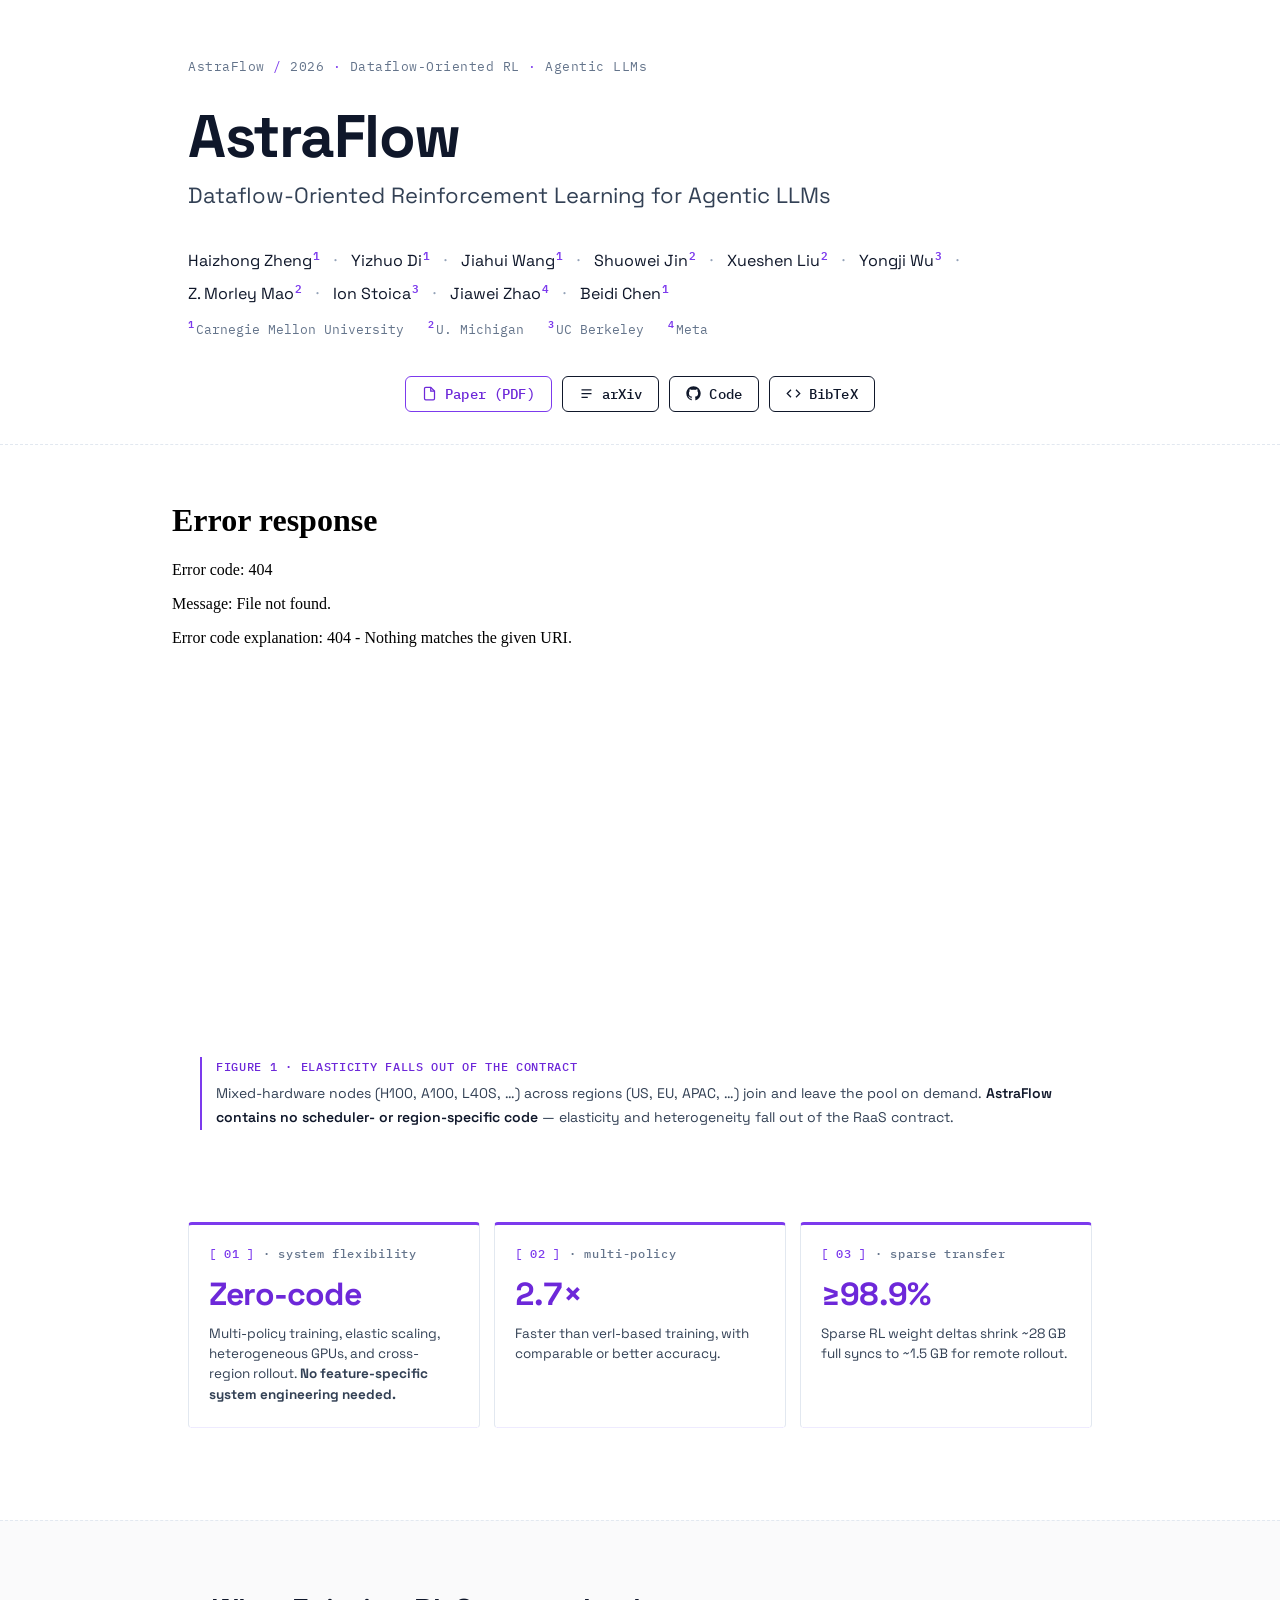
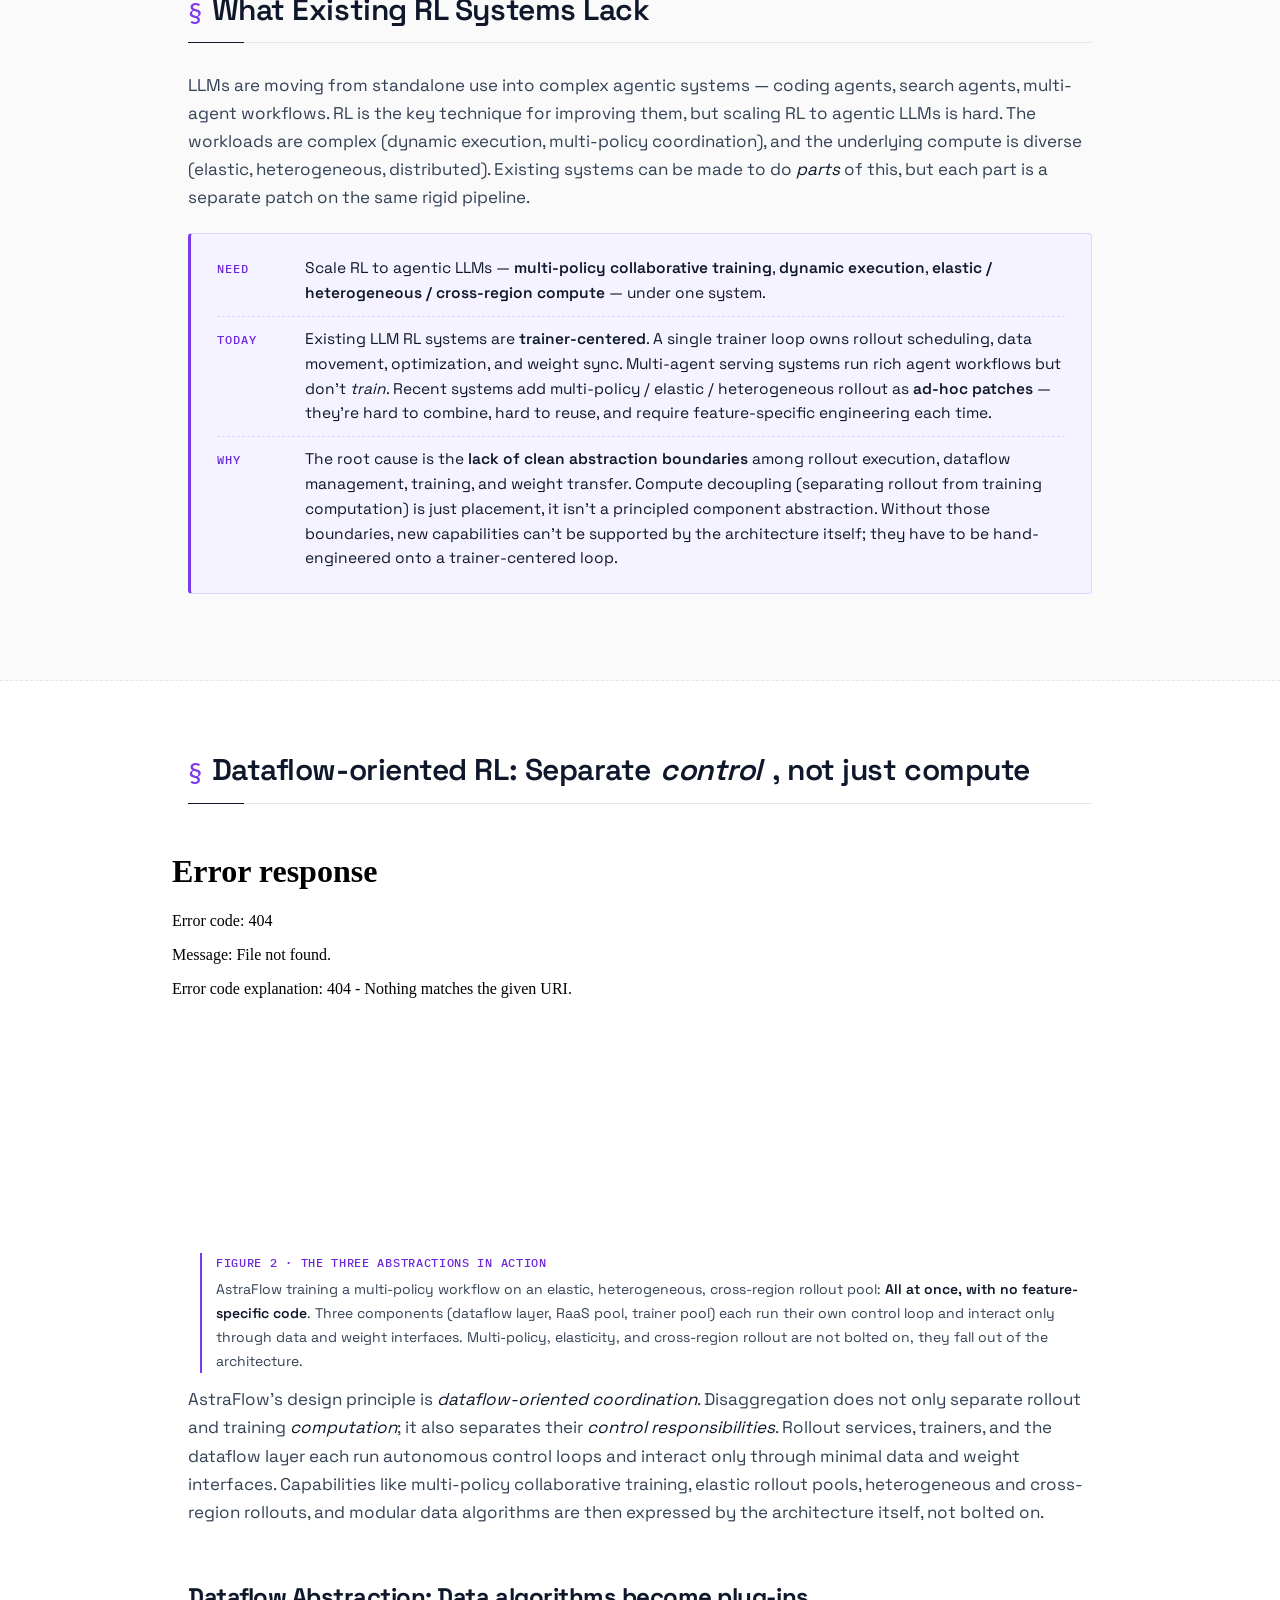
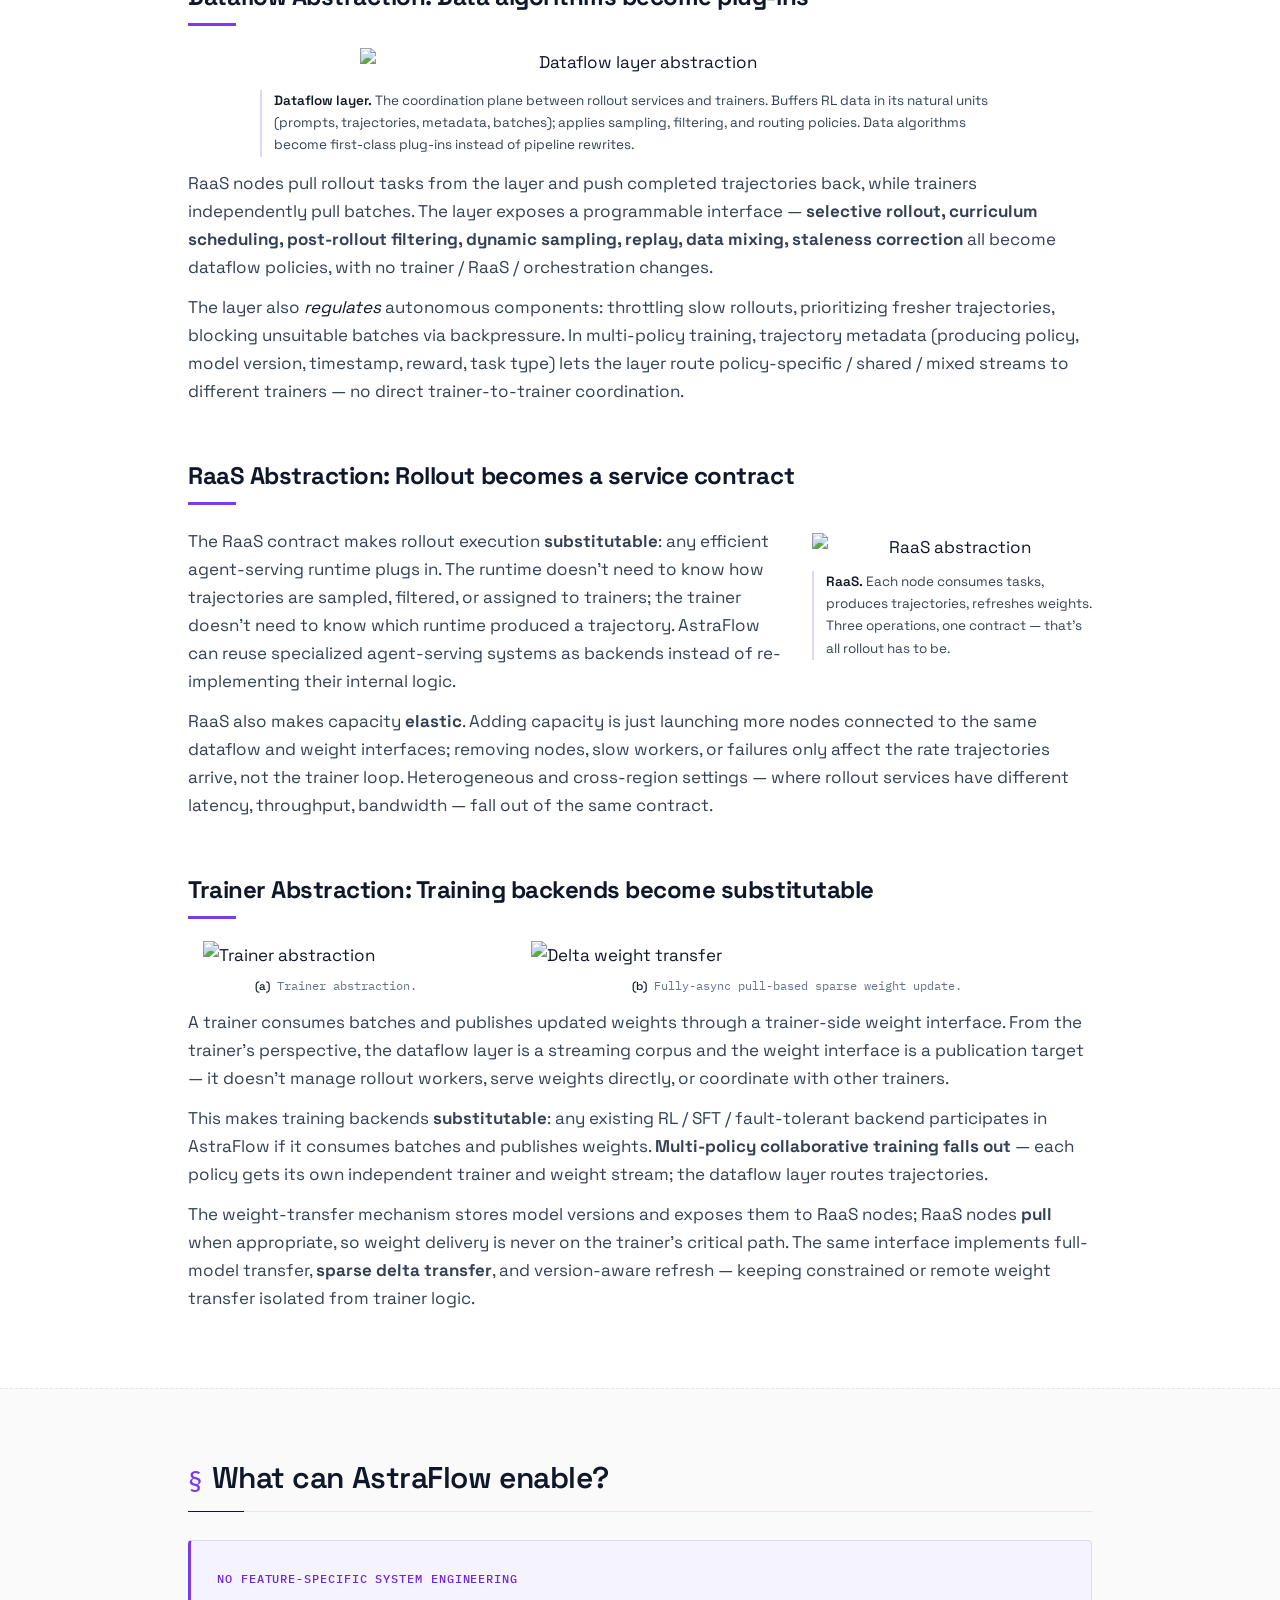
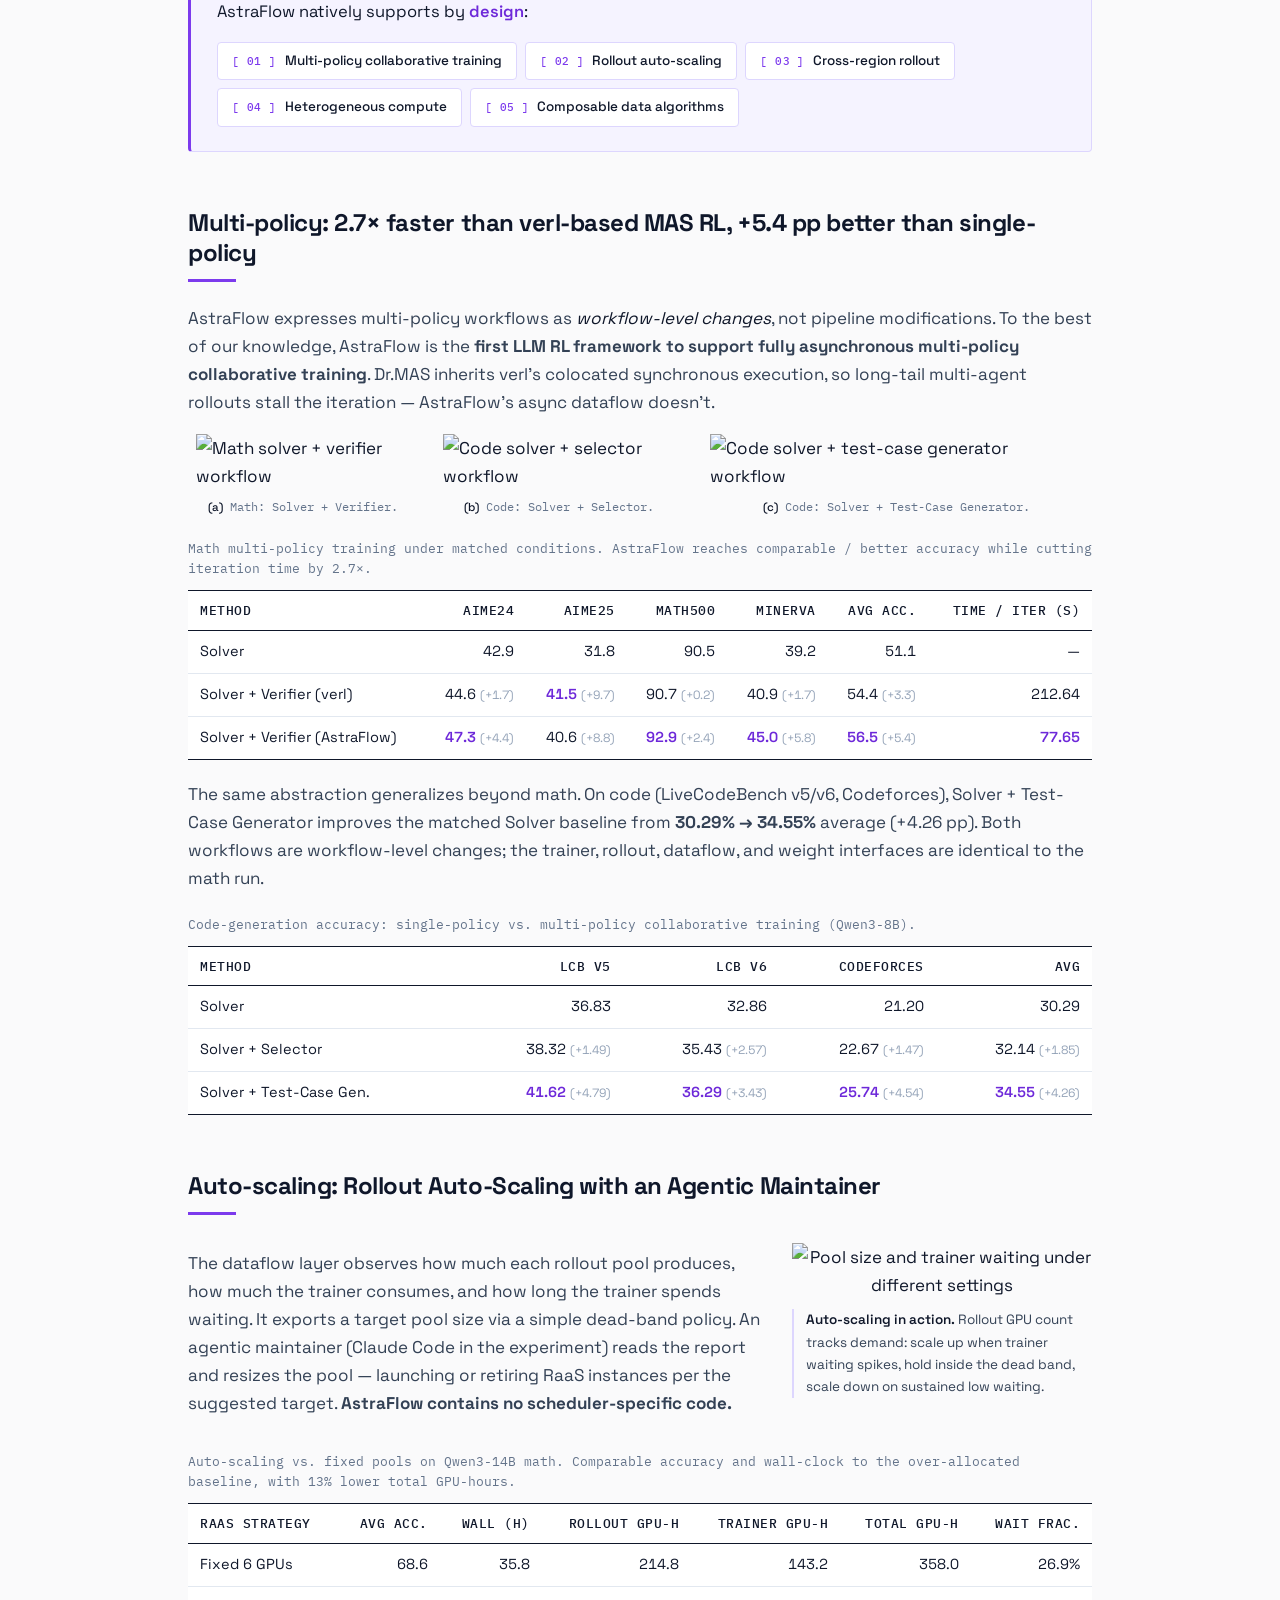
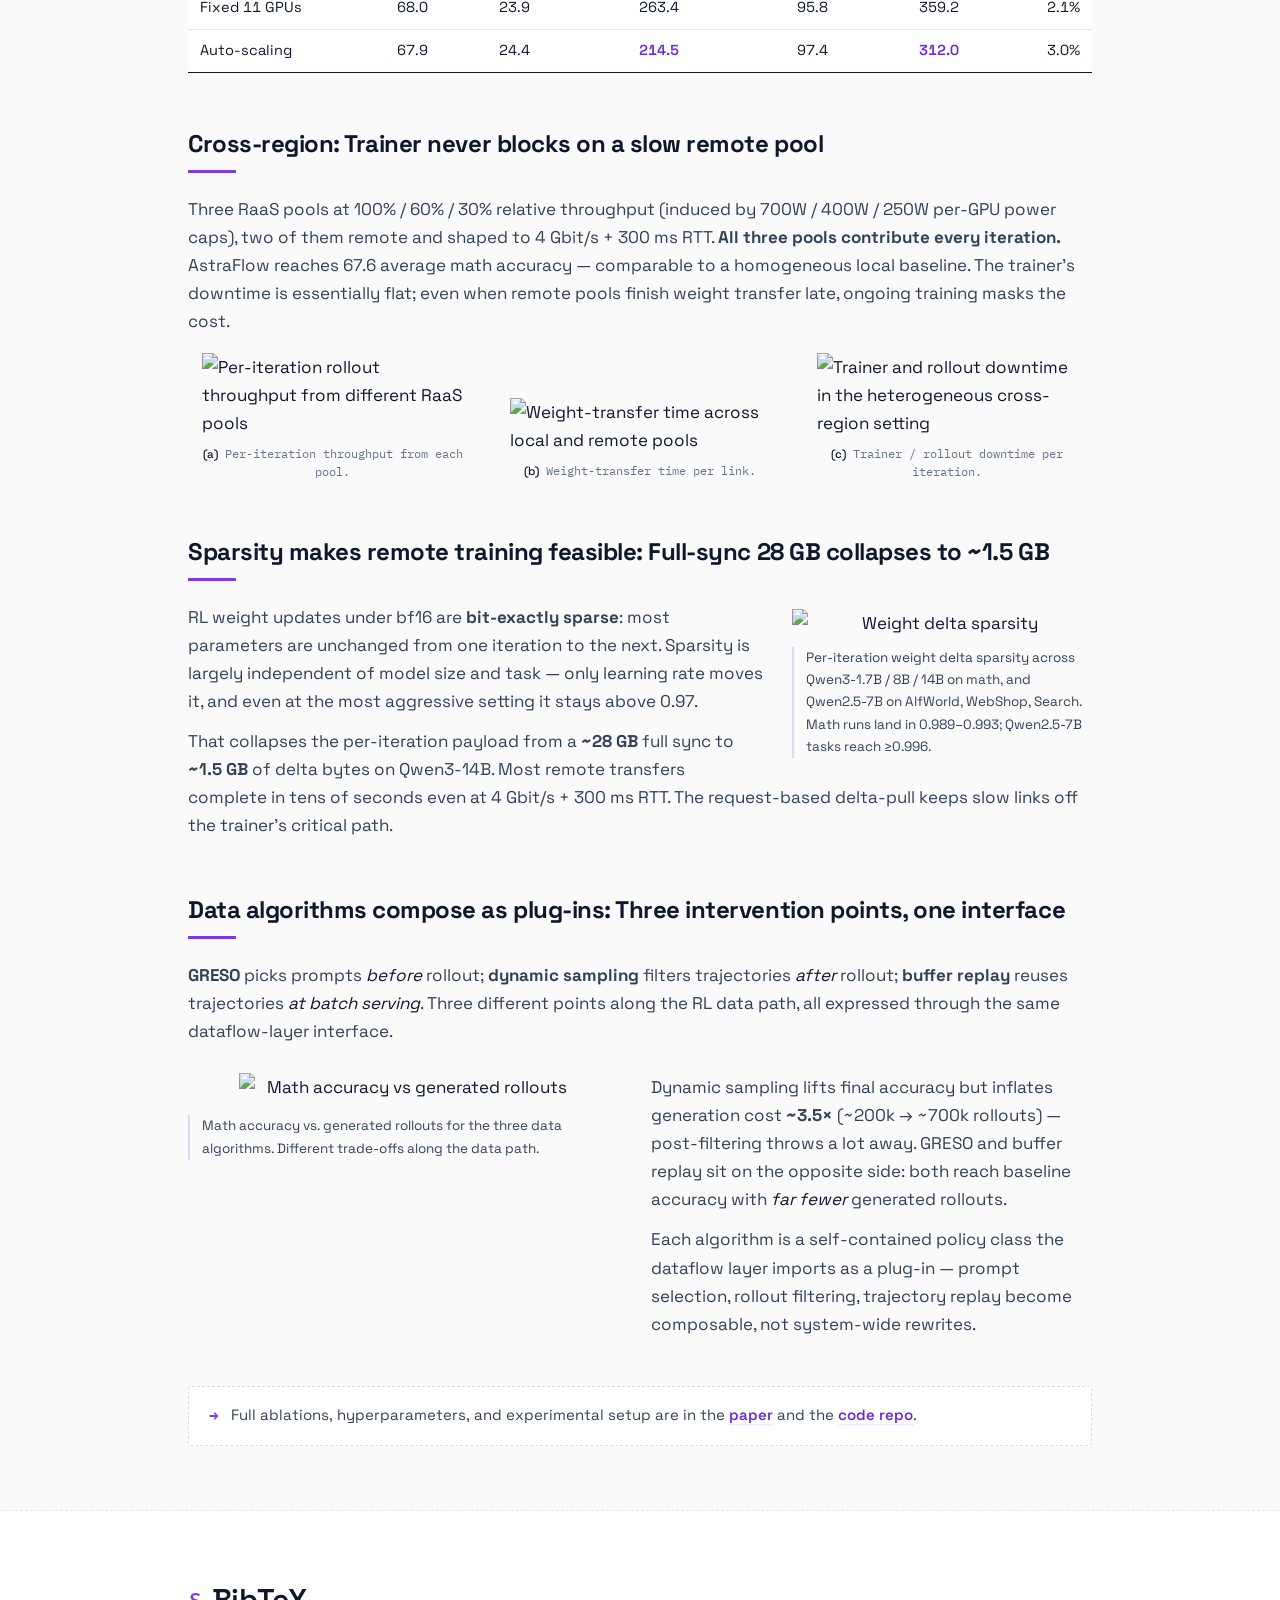
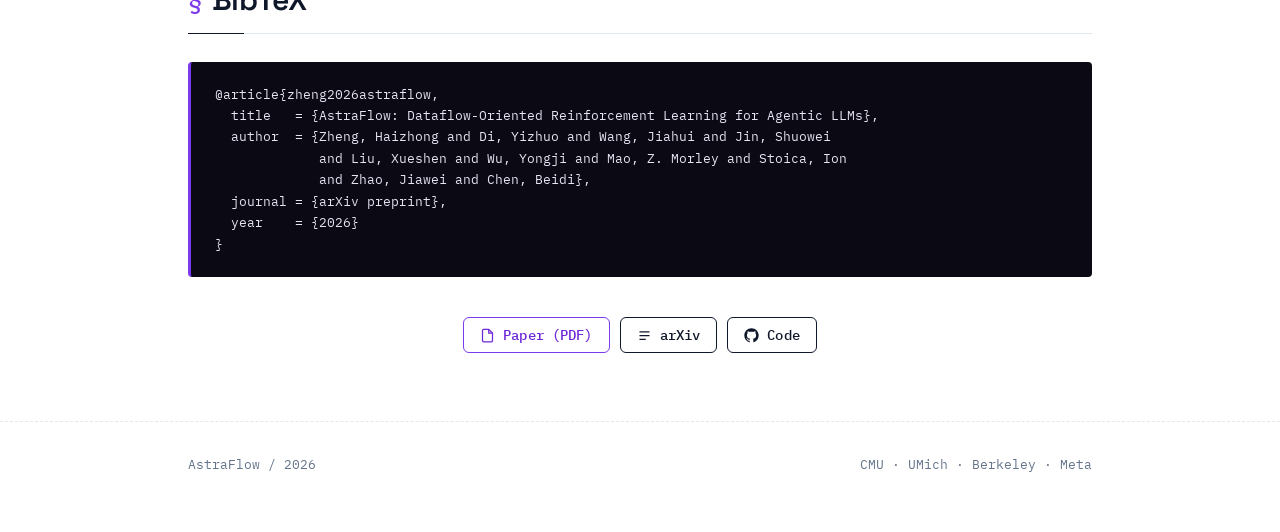
==== docs/web/index.html @ d7f90b7f "docs: reword auto-scaling finding heading" ====
<!DOCTYPE html>
<html lang="en">
<head>
<meta charset="UTF-8">
<meta name="viewport" content="width=device-width, initial-scale=1.0">
<title>AstraFlow — Dataflow-Oriented RL for Agentic LLMs</title>

<link rel="preconnect" href="https://fonts.googleapis.com">
<link rel="preconnect" href="https://fonts.gstatic.com" crossorigin>
<link href="https://fonts.googleapis.com/css2?family=Space+Grotesk:wght@400;500;600;700&family=IBM+Plex+Mono:wght@400;500;600&display=swap" rel="stylesheet">

<style>
  :root {
    --accent: #7c3aed;
    --accent-strong: #6d28d9;
    --accent-soft: #f5f3ff;
    --accent-line: #ddd6fe;
    --ink: #0f172a;
    --ink-soft: #334155;
    --muted: #64748b;
    --muted-2: #94a3b8;
    --line: #e2e8f0;
    --line-soft: #eef2f7;
    --bg: #ffffff;
    --bg-soft: #fafafb;
    --code-bg: #f3f1fb;
    --maxw: 960px;
  }
  * { box-sizing: border-box; }
  html { scroll-behavior: smooth; }
  body {
    margin: 0;
    color: var(--ink);
    background: var(--bg);
    font-family: 'Space Grotesk', -apple-system, BlinkMacSystemFont, "Segoe UI", Roboto, Helvetica, Arial, sans-serif;
    font-size: 17px;
    line-height: 1.65;
    -webkit-font-smoothing: antialiased;
    text-rendering: optimizeLegibility;
  }
  a { color: var(--accent-strong); text-decoration: none; transition: color .15s ease, border-color .15s ease; }
  a:not(.btn):not(.chip) { border-bottom: 1px dotted var(--accent-line); }
  a:not(.btn):not(.chip):hover { color: var(--accent); border-bottom-color: var(--accent); }
  code, pre, .mono { font-family: 'IBM Plex Mono', ui-monospace, SFMono-Regular, Menlo, monospace; }
  hr { border: 0; border-top: 1px solid var(--line); margin: 56px 0; }

  .container { max-width: var(--maxw); margin: 0 auto; padding: 0 28px; }
  .container.wide { max-width: 1120px; }

  /* HEADER — left-aligned, terminal-ish */
  header.hero {
    padding: 56px 0 28px;
    border-bottom: 1px dashed var(--line);
  }
  header.hero .stamp {
    font-family: 'IBM Plex Mono', monospace;
    font-size: 12.5px;
    letter-spacing: 0.04em;
    color: var(--muted);
    margin-bottom: 28px;
  }
  header.hero .stamp a {
    color: inherit;
    border-bottom: 0;
  }
  header.hero .stamp a:hover { color: var(--accent-strong); }
  header.hero .stamp .dot { color: var(--accent); }
  h1.title {
    font-family: 'Space Grotesk', sans-serif;
    font-size: clamp(36px, 5.4vw, 60px);
    font-weight: 700;
    line-height: 1.05;
    letter-spacing: -0.025em;
    margin: 0 0 12px;
    color: var(--ink);
    text-wrap: balance;
  }
  h1.title .acronym { color: var(--accent); }
  .subtitle {
    color: var(--ink-soft);
    font-size: clamp(18px, 2vw, 22px);
    margin: 0 0 36px;
    font-weight: 400;
    max-width: 720px;
    line-height: 1.4;
  }

  .authors {
    display: flex;
    flex-wrap: wrap;
    gap: 4px 14px;
    margin: 0 0 8px;
    font-size: 16px;
    color: var(--ink);
    line-height: 1.7;
    max-width: 820px;
  }
  .authors .author { white-space: nowrap; }
  .authors sup { color: var(--accent); font-weight: 600; font-family: 'IBM Plex Mono', monospace; font-size: 11px; margin-left: 1px; }
  .authors .sep { color: var(--muted-2); }
  .affiliations {
    font-family: 'IBM Plex Mono', monospace;
    color: var(--muted);
    font-size: 12.5px;
    line-height: 1.7;
    margin-top: 8px;
    max-width: 820px;
  }
  .affiliations sup { color: var(--accent); font-weight: 600; margin-right: 2px; }
  .affiliations span { white-space: nowrap; margin-right: 16px; }

  /* ACTION BUTTONS — outlined ghost, sharp 6px */
  .actions {
    display: flex;
    flex-wrap: wrap;
    justify-content: center;
    gap: 10px;
    margin: 36px 0 4px;
  }
  .btn {
    display: inline-flex;
    align-items: center;
    gap: 8px;
    padding: 9px 16px;
    border-radius: 6px;
    font-family: 'IBM Plex Mono', monospace;
    font-weight: 500;
    font-size: 13.5px;
    letter-spacing: 0.01em;
    border: 1.5px solid var(--ink);
    background: transparent;
    color: var(--ink) !important;
    transition: background .15s ease, color .15s ease, border-color .15s ease, transform .1s ease;
    line-height: 1.2;
  }
  .btn svg { width: 15px; height: 15px; }
  .btn:hover {
    background: var(--ink);
    color: #fff !important;
    border-color: var(--ink);
  }
  .btn.accent {
    border-color: var(--accent);
    color: var(--accent-strong) !important;
  }
  .btn.accent:hover {
    background: var(--accent);
    color: #fff !important;
    border-color: var(--accent);
  }

  /* HERO FIGURE */
  .hero-fig {
    margin: 48px auto 0;
    max-width: 1008px;
    padding: 0 28px;
  }
  .hero-fig .frame-wrap {
    position: relative;
    width: 100%;
    aspect-ratio: 1701 / 720;
    overflow: hidden;
    background: transparent;
  }
  .hero-fig.hero-fig-raas { margin-top: 36px; }
  .hero-fig .frame-wrap-raas { aspect-ratio: 1400 / 820; }
  .hero-fig iframe {
    position: absolute;
    inset: 0;
    width: 100%;
    height: 100%;
    border: 0;
    display: block;
    background: transparent;
  }
  .hero-fig .caption {
    font-size: 14px;
    color: var(--ink-soft);
    margin-top: 18px;
    line-height: 1.7;
    max-width: 880px;
    margin-left: auto;
    margin-right: auto;
    padding-left: 14px;
    border-left: 2px solid var(--accent);
  }
  .hero-fig .caption b { color: var(--ink); font-weight: 600; }
  .hero-fig .caption .label {
    font-family: 'IBM Plex Mono', monospace;
    color: var(--accent-strong);
    font-size: 11.5px;
    font-weight: 500;
    letter-spacing: 0.06em;
    text-transform: uppercase;
    display: block;
    margin-bottom: 6px;
  }

  /* SECTIONS */
  section { padding: 64px 0; }
  section.alt { background: var(--bg-soft); border-top: 1px dashed var(--line); border-bottom: 1px dashed var(--line); }
  section h2 {
    font-family: 'Space Grotesk', sans-serif;
    font-size: 30px;
    font-weight: 600;
    letter-spacing: -0.015em;
    margin: 0 0 4px;
    color: var(--ink);
    display: flex;
    align-items: baseline;
    gap: 10px;
  }
  section h2 .glyph {
    color: var(--accent);
    font-family: 'IBM Plex Mono', monospace;
    font-weight: 500;
    font-size: 24px;
  }
  section .rule {
    height: 1px;
    background: linear-gradient(to right, var(--ink) 0, var(--ink) 56px, var(--line) 56px, var(--line) 100%);
    margin: 8px 0 28px;
  }
  section h3 {
    font-family: 'Space Grotesk', sans-serif;
    font-size: 24px;
    font-weight: 700;
    letter-spacing: -0.02em;
    line-height: 1.25;
    margin: 56px 0 22px;
    color: var(--ink);
    padding: 0 0 14px 0;
    border: 0;
    position: relative;
    clear: both;
  }
  section h3::after {
    content: '';
    position: absolute;
    left: 0;
    bottom: 0;
    width: 48px;
    height: 3px;
    background: var(--accent);
  }
  section h4 {
    font-family: 'IBM Plex Mono', monospace;
    font-size: 13px;
    font-weight: 500;
    letter-spacing: 0.04em;
    text-transform: uppercase;
    color: var(--accent-strong);
    margin: 28px 0 8px;
  }
  section p { color: var(--ink-soft); margin: 12px 0; }
  section ul { color: var(--ink-soft); }
  section em { font-style: italic; color: var(--ink); }

  /* TLDR — top border, mono labels for each line */
  .tldr {
    background: var(--bg);
    border: 1px solid var(--line);
    border-top: 3px solid var(--accent);
    padding: 24px 28px;
    border-radius: 4px;
    margin: 32px 0 0;
  }
  .tldr .row {
    display: grid;
    grid-template-columns: 90px 1fr;
    gap: 18px;
    align-items: baseline;
    padding: 10px 0;
    border-bottom: 1px dashed var(--line);
  }
  .tldr .row:last-child { border-bottom: 0; }
  .tldr .row .lbl {
    font-family: 'IBM Plex Mono', monospace;
    color: var(--accent-strong);
    font-size: 11.5px;
    font-weight: 500;
    letter-spacing: 0.08em;
    text-transform: uppercase;
  }
  .tldr .row p { margin: 0; color: var(--ink); font-size: 16px; line-height: 1.6; }
  .tldr .row p b { color: var(--ink); font-weight: 600; }
  @media (max-width: 560px) {
    .tldr .row { grid-template-columns: 1fr; gap: 4px; }
  }

  /* CALLOUT — for "why this is hard" */
  .callout {
    background: var(--accent-soft);
    border: 1px solid var(--accent-line);
    border-left: 3px solid var(--accent);
    padding: 22px 26px;
    border-radius: 4px;
    margin: 22px 0;
  }
  .callout .row {
    display: grid;
    grid-template-columns: 70px 1fr;
    gap: 18px;
    align-items: baseline;
    padding: 10px 0;
    border-bottom: 1px dashed var(--accent-line);
  }
  .callout .row:last-child { border-bottom: 0; padding-bottom: 0; }
  .callout .row:first-child { padding-top: 0; }
  .callout .row .lbl {
    font-family: 'IBM Plex Mono', monospace;
    color: var(--accent-strong);
    font-size: 11.5px;
    font-weight: 500;
    letter-spacing: 0.08em;
    text-transform: uppercase;
  }
  .callout .row p { margin: 0; color: var(--ink); font-size: 15.5px; line-height: 1.6; }
  .callout .row p b { color: var(--ink); font-weight: 600; }
  @media (max-width: 560px) {
    .callout .row { grid-template-columns: 1fr; gap: 4px; }
  }

  /* CAPABILITIES — five features that fall out of the architecture */
  .capabilities {
    background: var(--accent-soft);
    border: 1px solid var(--accent-line);
    border-left: 3px solid var(--accent);
    padding: 22px 26px 24px;
    border-radius: 4px;
    margin: 22px 0 36px;
  }
  .capabilities-tag {
    display: inline-block;
    font-family: 'IBM Plex Mono', monospace;
    color: var(--accent-strong);
    font-size: 11.5px;
    font-weight: 500;
    letter-spacing: 0.08em;
    text-transform: uppercase;
    margin-bottom: 10px;
  }
  .capabilities-statement {
    margin: 0 0 18px;
    color: var(--ink);
    font-size: 16.5px;
    line-height: 1.55;
  }
  .capabilities-statement em {
    color: var(--accent-strong);
    font-style: normal;
    font-weight: 600;
  }
  .capabilities-chips {
    display: flex;
    flex-wrap: wrap;
    gap: 8px;
  }
  .chip {
    display: inline-flex;
    align-items: center;
    gap: 8px;
    padding: 7px 14px;
    border-radius: 4px;
    background: var(--bg);
    border: 1px solid var(--accent-line);
    color: var(--ink);
    font-size: 13.5px;
    font-weight: 500;
    text-decoration: none;
    transition: background .15s ease, border-color .15s ease, color .15s ease;
  }
  a.chip:hover {
    background: var(--accent);
    border-color: var(--accent);
    color: #fff;
  }
  a.chip:hover .num { color: rgba(255, 255, 255, 0.85); }
  .chip .num {
    font-family: 'IBM Plex Mono', monospace;
    color: var(--accent);
    font-size: 11px;
    font-weight: 500;
    letter-spacing: 0.04em;
  }

  /* POINTER — "more in the paper" */
  .pointer {
    margin: 36px 0 0;
    padding: 16px 20px;
    border: 1px dashed var(--accent-line);
    border-radius: 4px;
    background: var(--bg);
    color: var(--ink-soft);
    font-size: 15px;
    display: flex;
    align-items: center;
    gap: 12px;
  }
  .pointer .arrow {
    font-family: 'IBM Plex Mono', monospace;
    color: var(--accent);
    font-weight: 600;
    font-size: 16px;
  }
  .pointer a { font-weight: 600; }

  /* CLAIM CARDS — what AstraFlow unlocks (pitch format) */
  .claim-grid {
    display: grid;
    grid-template-columns: repeat(3, minmax(0, 1fr));
    gap: 14px;
    margin: 28px 0;
  }
  @media (max-width: 760px) { .claim-grid { grid-template-columns: 1fr; } }
  .claim {
    background: var(--bg);
    border: 1px solid var(--line);
    border-top: 3px solid var(--accent);
    border-radius: 4px;
    padding: 20px 20px 22px;
    text-decoration: none;
    color: var(--ink);
    display: flex;
    flex-direction: column;
    gap: 14px;
    width: 100%;
    min-width: 0;
    transition: border-color .15s ease, transform .1s ease, box-shadow .15s ease;
  }
  a.claim:hover {
    border-color: var(--accent);
    transform: translateY(-2px);
    box-shadow: 0 6px 18px -8px rgba(124, 58, 237, 0.28);
  }
  .claim .lbl {
    font-family: 'IBM Plex Mono', monospace;
    color: var(--muted);
    font-size: 11.5px;
    font-weight: 500;
    letter-spacing: 0.06em;
    margin: 0;
    display: block;
  }
  .claim .lbl .num { color: var(--accent); }
  .claim-big {
    font-family: 'Space Grotesk', sans-serif;
    font-size: clamp(26px, 2.8vw, 32px);
    font-weight: 700;
    color: var(--accent-strong);
    line-height: 1;
    letter-spacing: -0.025em;
    font-variant-numeric: tabular-nums;
    margin: 0;
  }
  .claim-sub {
    margin: 0;
    font-size: 13.5px;
    color: var(--ink-soft);
    line-height: 1.5;
  }
  .claim-big.claim-big-text {
    line-height: 1;
    text-wrap: balance;
  }
  .claim-list {
    margin: 0;
    padding: 0;
    list-style: none;
    display: flex;
    flex-direction: column;
    gap: 5px;
  }
  .claim-list li {
    font-size: 12.5px;
    color: var(--ink-soft);
    line-height: 1.5;
    padding-left: 12px;
    position: relative;
  }
  .claim-list li::before {
    content: '';
    position: absolute;
    left: 0;
    top: 8px;
    width: 4px;
    height: 4px;
    background: var(--accent);
    border-radius: 50%;
  }

  /* CARDS (legacy, kept for completeness) */
  .grid-3 {
    display: grid;
    grid-template-columns: repeat(3, 1fr);
    gap: 16px;
    margin: 28px 0;
  }
  .grid-2 {
    display: grid;
    grid-template-columns: 1fr 1fr;
    gap: 22px;
    margin: 28px 0;
    align-items: start;
  }
  @media (max-width: 720px) { .grid-3, .grid-2 { grid-template-columns: 1fr; } }

  /* FIGURE BLOCKS */
  figure.paper-fig {
    margin: 22px 0 8px;
    text-align: center;
  }
  figure.paper-fig img,
  figure.paper-fig object {
    max-width: 100%;
    height: auto;
    display: block;
    margin: 0 auto;
  }
  figure.paper-fig figcaption {
    font-size: 13.5px;
    color: var(--ink-soft);
    margin-top: 14px;
    line-height: 1.65;
    max-width: 760px;
    margin-left: auto;
    margin-right: auto;
    text-align: left;
    padding-left: 12px;
    border-left: 2px solid var(--accent-line);
  }
  figure.paper-fig figcaption b { color: var(--ink); font-weight: 600; }

  figure.paper-fig.wrap-right {
    float: right;
    width: 300px;
    margin: 6px 0 14px 28px;
    text-align: center;
  }
  figure.paper-fig.wrap-right img { max-width: 100%; }
  figure.paper-fig.wrap-right figcaption {
    text-align: left;
    margin-top: 10px;
    padding-left: 12px;
    max-width: 100%;
  }
  /* Larger variant: forces small SVGs to fill the wider container. */
  figure.paper-fig.wrap-right.lg { width: 280px; }
  figure.paper-fig.wrap-right.lg img { width: 100%; }
  @media (max-width: 720px) {
    figure.paper-fig.wrap-right,
    figure.paper-fig.wrap-right.lg {
      float: none;
      width: 100%;
      margin: 22px auto 8px;
    }
  }

  .fig-row {
    display: grid;
    gap: 18px;
    margin: 18px 0 8px;
    align-items: end;
  }
  .fig-row.cols-2 { grid-template-columns: 1fr 2fr; }
  .fig-row.cols-3 { grid-template-columns: repeat(3, 1fr); }
  .fig-row.cols-4 { grid-template-columns: repeat(4, 1fr); }
  /* MAS workflow row: column widths proportional to SVG aspect ratios
     so all three figures render at the same height. */
  .fig-row.cols-3.mas-row { grid-template-columns: 84fr 91fr 143fr; }
  .fig-row.cols-3.mas-row figure { padding: 0 8px; }
  .fig-row.cols-3.mas-row figure img { width: 100%; }
  @media (max-width: 820px) {
    .fig-row.cols-2, .fig-row.cols-3, .fig-row.cols-4 { grid-template-columns: 1fr; }
  }
  .fig-row figure { margin: 0; }
  .fig-row figure img { width: 90%; height: auto; display: block; margin: 0 auto; }
  .fig-row figure figcaption {
    font-family: 'IBM Plex Mono', monospace;
    font-size: 11.5px;
    color: var(--muted);
    margin-top: 8px;
    text-align: center;
    line-height: 1.5;
  }
  .fig-row figure figcaption b { color: var(--ink); font-family: 'Space Grotesk', sans-serif; font-weight: 500; }

  /* TABLES */
  .table-wrap { overflow-x: auto; margin: 16px 0 8px; }
  table.paper {
    width: 100%;
    border-collapse: collapse;
    font-size: 14.5px;
    background: var(--bg);
    font-variant-numeric: tabular-nums;
  }
  table.paper caption {
    caption-side: top;
    font-family: 'IBM Plex Mono', monospace;
    font-size: 12.5px;
    color: var(--muted);
    text-align: left;
    padding: 6px 0 12px;
    line-height: 1.6;
  }
  table.paper th, table.paper td {
    padding: 9px 12px;
    text-align: right;
    border-bottom: 1px solid var(--line);
    white-space: nowrap;
  }
  table.paper th:first-child, table.paper td:first-child { text-align: left; }
  table.paper thead th {
    border-bottom: 1.5px solid var(--ink);
    border-top: 1.5px solid var(--ink);
    font-family: 'IBM Plex Mono', monospace;
    font-weight: 500;
    font-size: 12.5px;
    text-transform: uppercase;
    letter-spacing: 0.04em;
    color: var(--ink);
    background: transparent;
  }
  table.paper tbody tr:last-child td { border-bottom: 1.5px solid var(--ink); }
  table.paper td.best { font-weight: 600; color: var(--accent-strong); }
  table.paper .delta { color: var(--muted-2); font-size: 12px; font-weight: 400; }

  /* CODE / BIBTEX */
  pre.code-block {
    background: var(--code-bg);
    color: var(--ink);
    padding: 14px 18px;
    border-radius: 4px;
    overflow-x: auto;
    font-size: 13.5px;
    line-height: 1.7;
    margin: 14px 0;
    border: 1px solid var(--accent-line);
  }
  pre.bibtex {
    background: #0b0a14;
    color: #e6e3f3;
    padding: 22px 24px;
    border-radius: 4px;
    overflow-x: auto;
    font-size: 13px;
    line-height: 1.65;
    margin: 16px 0;
    border-left: 3px solid var(--accent);
  }

  /* FOOTER */
  footer {
    border-top: 1px dashed var(--line);
    padding: 32px 0 56px;
    color: var(--muted);
    font-size: 13px;
    font-family: 'IBM Plex Mono', monospace;
  }
  footer .container { display: flex; justify-content: space-between; flex-wrap: wrap; gap: 12px; }
  footer a { color: var(--accent-strong); }
</style>
</head>
<body>

<!-- HERO -->
<header class="hero">
  <div class="container">
    <div class="stamp"><a href="./">AstraFlow</a> <span class="dot">/</span> 2026 <span class="dot">·</span> Dataflow-Oriented RL <span class="dot">·</span> Agentic LLMs</div>
    <h1 class="title">AstraFlow</h1>
    <p class="subtitle">Dataflow-Oriented Reinforcement Learning for Agentic LLMs</p>

    <div class="authors">
      <span class="author">Haizhong Zheng<sup>1</sup></span><span class="sep">·</span>
      <span class="author">Yizhuo Di<sup>1</sup></span><span class="sep">·</span>
      <span class="author">Jiahui Wang<sup>1</sup></span><span class="sep">·</span>
      <span class="author">Shuowei Jin<sup>2</sup></span><span class="sep">·</span>
      <span class="author">Xueshen Liu<sup>2</sup></span><span class="sep">·</span>
      <span class="author">Yongji Wu<sup>3</sup></span><span class="sep">·</span>
      <span class="author">Z. Morley Mao<sup>2</sup></span><span class="sep">·</span>
      <span class="author">Ion Stoica<sup>3</sup></span><span class="sep">·</span>
      <span class="author">Jiawei Zhao<sup>4</sup></span><span class="sep">·</span>
      <span class="author">Beidi Chen<sup>1</sup></span>
    </div>
    <div class="affiliations">
      <span><sup>1</sup>Carnegie Mellon University</span>
      <span><sup>2</sup>U. Michigan</span>
      <span><sup>3</sup>UC Berkeley</span>
      <span><sup>4</sup>Meta</span>
    </div>

    <div class="actions">
      <a class="btn accent" href="#">
        <svg viewBox="0 0 24 24" fill="none" stroke="currentColor" stroke-width="2"><path d="M14 2H6a2 2 0 0 0-2 2v16a2 2 0 0 0 2 2h12a2 2 0 0 0 2-2V8z"/><polyline points="14 2 14 8 20 8"/></svg>
        Paper (PDF)
      </a>
      <a class="btn" href="https://arxiv.org/abs/2605.15565">
        <svg viewBox="0 0 24 24" fill="none" stroke="currentColor" stroke-width="2"><path d="M4 6h16M4 12h16M4 18h10"/></svg>
        arXiv
      </a>
      <a class="btn" href="https://github.com/haizhongzheng/astraflow">
        <svg viewBox="0 0 24 24" fill="currentColor"><path d="M12 .5C5.65.5.5 5.65.5 12c0 5.08 3.29 9.39 7.86 10.91.58.11.79-.25.79-.55v-2.1c-3.2.7-3.88-1.36-3.88-1.36-.52-1.33-1.28-1.69-1.28-1.69-1.04-.71.08-.7.08-.7 1.16.08 1.77 1.19 1.77 1.19 1.03 1.76 2.7 1.25 3.36.96.1-.74.4-1.25.72-1.54-2.55-.29-5.24-1.28-5.24-5.69 0-1.26.45-2.29 1.18-3.1-.12-.29-.51-1.46.11-3.04 0 0 .97-.31 3.18 1.18.92-.25 1.91-.38 2.89-.39.98 0 1.97.13 2.89.39 2.21-1.49 3.18-1.18 3.18-1.18.62 1.58.23 2.75.11 3.04.74.81 1.18 1.84 1.18 3.1 0 4.42-2.69 5.4-5.25 5.68.41.35.78 1.04.78 2.1v3.11c0 .3.21.66.8.55C20.21 21.39 23.5 17.08 23.5 12 23.5 5.65 18.35.5 12 .5z"/></svg>
        Code
      </a>
      <a class="btn" href="#bibtex" data-scroll-target="bibtex">
        <svg viewBox="0 0 24 24" fill="none" stroke="currentColor" stroke-width="2"><polyline points="16 18 22 12 16 6"/><polyline points="8 6 2 12 8 18"/></svg>
        BibTeX
      </a>
    </div>
  </div>
</header>

<!-- HERO ANIMATION — Elastic RaaS, headline visual -->
<div class="hero-fig hero-fig-raas">
  <div class="frame-wrap frame-wrap-raas">
    <iframe id="raasFrame" src="raas-animation.html" title="AstraFlow elastic RaaS animation" scrolling="no" allowtransparency="true"></iframe>
  </div>
  <div class="caption">
    <span class="label">Figure 1 · Elasticity falls out of the contract</span>
    Mixed-hardware nodes (H100, A100, L40S, …) across regions (US, EU, APAC, …) join and leave the pool on demand. <b>AstraFlow contains no scheduler- or region-specific code</b> — elasticity and heterogeneity fall out of the RaaS contract.
  </div>
</div>

<!-- WHAT IT UNLOCKS — claim grid above the fold, replaces stat tiles -->
<section>
  <div class="container">
    <div class="claim-grid">
      <a class="claim" href="#finding-auto-scaling" data-scroll-target="finding-auto-scaling">
        <span class="lbl"><span class="num">[ 01 ]</span> · system flexibility</span>
        <div class="claim-big claim-big-text">Zero-code</div>
        <p class="claim-sub">Multi-policy training, elastic scaling, heterogeneous GPUs, and cross-region rollout. <b>No feature-specific system engineering needed.</b></p>
      </a>
      <a class="claim" href="#finding-multi-policy" data-scroll-target="finding-multi-policy">
        <span class="lbl"><span class="num">[ 02 ]</span> · multi-policy</span>
        <div class="claim-big">2.7×</div>
        <p class="claim-sub">Faster than verl-based training, with comparable or better accuracy.</p>
      </a>
      <a class="claim" href="#finding-sparsity" data-scroll-target="finding-sparsity">
        <span class="lbl"><span class="num">[ 03 ]</span> · sparse transfer</span>
        <div class="claim-big claim-big-text">≥98.9%</div>
        <p class="claim-sub">Sparse RL weight deltas shrink ~28 GB full syncs to ~1.5 GB for remote rollout.</p>
      </a>
    </div>
  </div>
</section>

<!-- WHY THIS IS HARD TODAY — single callout, replaces "The problem" section -->
<section class="alt">
  <div class="container">
    <h2><span class="glyph">§</span>What Existing RL Systems Lack</h2>
    <div class="rule"></div>

    <p>
      LLMs are moving from standalone use into complex agentic systems — coding agents, search agents, multi-agent workflows. RL is the key technique for improving them, but scaling RL to agentic LLMs is hard. The workloads are complex (dynamic execution, multi-policy coordination), and the underlying compute is diverse (elastic, heterogeneous, distributed). Existing systems can be made to do <em>parts</em> of this, but each part is a separate patch on the same rigid pipeline.
    </p>

    <div class="callout">
      <div class="row">
        <span class="lbl">Need</span>
        <p>Scale RL to agentic LLMs — <b>multi-policy collaborative training</b>, <b>dynamic execution</b>, <b>elastic / heterogeneous / cross-region compute</b> — under one system.</p>
      </div>
      <div class="row">
        <span class="lbl">Today</span>
        <p>Existing LLM RL systems are <b>trainer-centered</b>. A single trainer loop owns rollout scheduling, data movement, optimization, and weight sync. Multi-agent serving systems run rich agent workflows but don't <em>train</em>. Recent systems add multi-policy / elastic / heterogeneous rollout as <b>ad-hoc patches</b> — they're hard to combine, hard to reuse, and require feature-specific engineering each time.</p>
      </div>
      <div class="row">
        <span class="lbl">Why</span>
        <p>The root cause is the <b>lack of clean abstraction boundaries</b> among rollout execution, dataflow management, training, and weight transfer. Compute decoupling (separating rollout from training computation) is just placement, it isn't a principled component abstraction. Without those boundaries, new capabilities can't be supported by the architecture itself; they have to be hand-engineered onto a trainer-centered loop.</p>
      </div>
    </div>
  </div>
</section>

<!-- THE FIX -->
<section>
  <div class="container">
    <h2><span class="glyph">§</span>Dataflow-oriented RL: Separate <em>control</em>, not just compute</h2>
    <div class="rule"></div>
  </div>

  <!-- ARCHITECTURE ANIMATION — opens the section as the system overview -->
  <div class="hero-fig" style="margin-top: 8px;">
    <div class="frame-wrap">
      <iframe id="rolloutFrame" src="astra-animation.html" title="AstraFlow architecture animation" scrolling="no" allowtransparency="true"></iframe>
    </div>
    <div class="caption">
      <span class="label">Figure 2 · The three abstractions in action</span>
      AstraFlow training a multi-policy workflow on an elastic, heterogeneous, cross-region rollout pool: <b>All at once, with no feature-specific code</b>. Three components (dataflow layer, RaaS pool, trainer pool) each run their own control loop and interact only through data and weight interfaces. Multi-policy, elasticity, and cross-region rollout are not bolted on, they fall out of the architecture.
    </div>
  </div>

  <div class="container">
    <p>
      AstraFlow's design principle is <em>dataflow-oriented coordination</em>. Disaggregation does not only separate rollout and training <em>computation</em>; it also separates their <em>control responsibilities</em>. Rollout services, trainers, and the dataflow layer each run autonomous control loops and interact only through minimal data and weight interfaces. Capabilities like multi-policy collaborative training, elastic rollout pools, heterogeneous and cross-region rollouts, and modular data algorithms are then expressed by the architecture itself, not bolted on.
    </p>

    <h3>Dataflow Abstraction: Data algorithms become plug-ins</h3>

    <figure class="paper-fig">
      <img src="figs/dataflow-component.svg" alt="Dataflow layer abstraction" style="max-width: 560px;">
      <figcaption><b>Dataflow layer.</b> The coordination plane between rollout services and trainers. Buffers RL data in its natural units (prompts, trajectories, metadata, batches); applies sampling, filtering, and routing policies. Data algorithms become first-class plug-ins instead of pipeline rewrites.</figcaption>
    </figure>

    <p>
      RaaS nodes pull rollout tasks from the layer and push completed trajectories back, while trainers independently pull batches. The layer exposes a programmable interface — <b>selective rollout, curriculum scheduling, post-rollout filtering, dynamic sampling, replay, data mixing, staleness correction</b> all become dataflow policies, with no trainer / RaaS / orchestration changes.
    </p>
    <p>
      The layer also <em>regulates</em> autonomous components: throttling slow rollouts, prioritizing fresher trajectories, blocking unsuitable batches via backpressure. In multi-policy training, trajectory metadata (producing policy, model version, timestamp, reward, task type) lets the layer route policy-specific / shared / mixed streams to different trainers — no direct trainer-to-trainer coordination.
    </p>

    <h3>RaaS Abstraction: Rollout becomes a service contract</h3>

    <figure class="paper-fig wrap-right lg">
      <img src="figs/raas-abstraction.svg" alt="RaaS abstraction">
      <figcaption><b>RaaS.</b> Each node consumes tasks, produces trajectories, refreshes weights. Three operations, one contract — that's all rollout has to be.</figcaption>
    </figure>

    <p>
      The RaaS contract makes rollout execution <b>substitutable</b>: any efficient agent-serving runtime plugs in. The runtime doesn't need to know how trajectories are sampled, filtered, or assigned to trainers; the trainer doesn't need to know which runtime produced a trajectory. AstraFlow can reuse specialized agent-serving systems as backends instead of re-implementing their internal logic.
    </p>
    <p>
      RaaS also makes capacity <b>elastic</b>. Adding capacity is just launching more nodes connected to the same dataflow and weight interfaces; removing nodes, slow workers, or failures only affect the rate trajectories arrive, not the trainer loop. Heterogeneous and cross-region settings — where rollout services have different latency, throughput, bandwidth — fall out of the same contract.
    </p>

    <h3>Trainer Abstraction: Training backends become substitutable</h3>

    <div class="fig-row cols-2">
      <figure>
        <img src="figs/trainer-abstraction.svg" alt="Trainer abstraction">
        <figcaption><b>(a)</b> Trainer abstraction.</figcaption>
      </figure>
      <figure>
        <img src="figs/weight-transfer.svg" alt="Delta weight transfer">
        <figcaption><b>(b)</b> Fully-async pull-based sparse weight update.</figcaption>
      </figure>
    </div>

    <p>
      A trainer consumes batches and publishes updated weights through a trainer-side weight interface. From the trainer's perspective, the dataflow layer is a streaming corpus and the weight interface is a publication target — it doesn't manage rollout workers, serve weights directly, or coordinate with other trainers.
    </p>
    <p>
      This makes training backends <b>substitutable</b>: any existing RL / SFT / fault-tolerant backend participates in AstraFlow if it consumes batches and publishes weights. <b>Multi-policy collaborative training falls out</b> — each policy gets its own independent trainer and weight stream; the dataflow layer routes trajectories.
    </p>
    <p>
      The weight-transfer mechanism stores model versions and exposes them to RaaS nodes; RaaS nodes <b>pull</b> when appropriate, so weight delivery is never on the trainer's critical path. The same interface implements full-model transfer, <b>sparse delta transfer</b>, and version-aware refresh — keeping constrained or remote weight transfer isolated from trainer logic.
    </p>
  </div>
</section>

<!-- HOW WELL DOES IT WORK -->
<section class="alt">
  <div class="container">
    <h2><span class="glyph">§</span>What can AstraFlow enable?</h2>
    <div class="rule"></div>

    <div class="capabilities" id="capabilities">
      <span class="capabilities-tag">No feature-specific system engineering</span>
      <p class="capabilities-statement">
        AstraFlow natively supports by <em>design</em>:
      </p>
      <div class="capabilities-chips">
        <a class="chip" href="#finding-multi-policy" data-scroll-target="finding-multi-policy"><span class="num">[ 01 ]</span> Multi-policy collaborative training</a>
        <a class="chip" href="#finding-auto-scaling" data-scroll-target="finding-auto-scaling"><span class="num">[ 02 ]</span> Rollout auto-scaling</a>
        <a class="chip" href="#finding-cross-region" data-scroll-target="finding-cross-region"><span class="num">[ 03 ]</span> Cross-region rollout</a>
        <a class="chip" href="#finding-cross-region" data-scroll-target="finding-cross-region"><span class="num">[ 04 ]</span> Heterogeneous compute</a>
        <a class="chip" href="#finding-data-algorithms" data-scroll-target="finding-data-algorithms"><span class="num">[ 05 ]</span> Composable data algorithms</a>
      </div>
    </div>

    <!-- Finding 1 -->
    <h3 id="finding-multi-policy">Multi-policy: 2.7× faster than verl-based MAS RL, +5.4 pp better than single-policy</h3>
    <p>
      AstraFlow expresses multi-policy workflows as <em>workflow-level changes</em>, not pipeline modifications. To the best of our knowledge, AstraFlow is the <b>first LLM RL framework to support fully asynchronous multi-policy collaborative training</b>. Dr.MAS inherits verl's colocated synchronous execution, so long-tail multi-agent rollouts stall the iteration — AstraFlow's async dataflow doesn't.
    </p>
    <div class="fig-row cols-3 mas-row">
      <figure>
        <img src="figs/MAS-math-verifier.svg" alt="Math solver + verifier workflow">
        <figcaption><b>(a)</b> Math: Solver + Verifier.</figcaption>
      </figure>
      <figure>
        <img src="figs/MAS-code-selector.svg" alt="Code solver + selector workflow">
        <figcaption><b>(b)</b> Code: Solver + Selector.</figcaption>
      </figure>
      <figure>
        <img src="figs/MAS-code-test-case.svg" alt="Code solver + test-case generator workflow">
        <figcaption><b>(c)</b> Code: Solver + Test-Case Generator.</figcaption>
      </figure>
    </div>

    <div class="table-wrap">
      <table class="paper">
        <caption>Math multi-policy training under matched conditions. AstraFlow reaches comparable / better accuracy while cutting iteration time by 2.7×.</caption>
        <thead>
          <tr>
            <th>Method</th>
            <th>AIME24</th>
            <th>AIME25</th>
            <th>MATH500</th>
            <th>Minerva</th>
            <th>Avg Acc.</th>
            <th>Time / iter (s)</th>
          </tr>
        </thead>
        <tbody>
          <tr>
            <td>Solver</td>
            <td>42.9</td>
            <td>31.8</td>
            <td>90.5</td>
            <td>39.2</td>
            <td>51.1</td>
            <td>—</td>
          </tr>
          <tr>
            <td>Solver + Verifier (verl)</td>
            <td>44.6 <span class="delta">(+1.7)</span></td>
            <td class="best">41.5 <span class="delta">(+9.7)</span></td>
            <td>90.7 <span class="delta">(+0.2)</span></td>
            <td>40.9 <span class="delta">(+1.7)</span></td>
            <td>54.4 <span class="delta">(+3.3)</span></td>
            <td>212.64</td>
          </tr>
          <tr>
            <td>Solver + Verifier (AstraFlow)</td>
            <td class="best">47.3 <span class="delta">(+4.4)</span></td>
            <td>40.6 <span class="delta">(+8.8)</span></td>
            <td class="best">92.9 <span class="delta">(+2.4)</span></td>
            <td class="best">45.0 <span class="delta">(+5.8)</span></td>
            <td class="best">56.5 <span class="delta">(+5.4)</span></td>
            <td class="best">77.65</td>
          </tr>
        </tbody>
      </table>
    </div>

    <p style="margin-top: 20px;">
      The same abstraction generalizes beyond math. On code (LiveCodeBench v5/v6, Codeforces), Solver + Test-Case Generator improves the matched Solver baseline from <b>30.29% → 34.55%</b> average (+4.26 pp). Both workflows are workflow-level changes; the trainer, rollout, dataflow, and weight interfaces are identical to the math run.
    </p>

    <div class="table-wrap">
      <table class="paper">
        <caption>Code-generation accuracy: single-policy vs. multi-policy collaborative training (Qwen3-8B).</caption>
        <thead>
          <tr>
            <th>Method</th>
            <th>LCB v5</th>
            <th>LCB v6</th>
            <th>Codeforces</th>
            <th>Avg</th>
          </tr>
        </thead>
        <tbody>
          <tr>
            <td>Solver</td>
            <td>36.83</td>
            <td>32.86</td>
            <td>21.20</td>
            <td>30.29</td>
          </tr>
          <tr>
            <td>Solver + Selector</td>
            <td>38.32 <span class="delta">(+1.49)</span></td>
            <td>35.43 <span class="delta">(+2.57)</span></td>
            <td>22.67 <span class="delta">(+1.47)</span></td>
            <td>32.14 <span class="delta">(+1.85)</span></td>
          </tr>
          <tr>
            <td>Solver + Test-Case Gen.</td>
            <td class="best">41.62 <span class="delta">(+4.79)</span></td>
            <td class="best">36.29 <span class="delta">(+3.43)</span></td>
            <td class="best">25.74 <span class="delta">(+4.54)</span></td>
            <td class="best">34.55 <span class="delta">(+4.26)</span></td>
          </tr>
        </tbody>
      </table>
    </div>

    <!-- Finding 2 -->
    <h3 id="finding-auto-scaling">Auto-scaling: Rollout Auto-Scaling with an Agentic Maintainer</h3>
    <div style="display: flow-root;">
      <figure class="paper-fig wrap-right">
        <img src="figs/mraas_combined.svg" alt="Pool size and trainer waiting under different settings">
        <figcaption><b>Auto-scaling in action.</b> Rollout GPU count tracks demand: scale up when trainer waiting spikes, hold inside the dead band, scale down on sustained low waiting.</figcaption>
      </figure>
      <p>
        The dataflow layer observes how much each rollout pool produces, how much the trainer consumes, and how long the trainer spends waiting. It exports a target pool size via a simple dead-band policy. An agentic maintainer (Claude Code in the experiment) reads the report and resizes the pool — launching or retiring RaaS instances per the suggested target. <b>AstraFlow contains no scheduler-specific code.</b>
      </p>
    </div>

    <div class="table-wrap">
      <table class="paper">
        <caption>Auto-scaling vs. fixed pools on Qwen3-14B math. Comparable accuracy and wall-clock to the over-allocated baseline, with 13% lower total GPU-hours.</caption>
        <thead>
          <tr>
            <th>RaaS strategy</th>
            <th>Avg Acc.</th>
            <th>Wall (h)</th>
            <th>Rollout GPU-h</th>
            <th>Trainer GPU-h</th>
            <th>Total GPU-h</th>
            <th>Wait frac.</th>
          </tr>
        </thead>
        <tbody>
          <tr>
            <td>Fixed 6 GPUs</td>
            <td>68.6</td>
            <td>35.8</td>
            <td>214.8</td>
            <td>143.2</td>
            <td>358.0</td>
            <td>26.9%</td>
          </tr>
          <tr>
            <td>Fixed 11 GPUs</td>
            <td>68.0</td>
            <td>23.9</td>
            <td>263.4</td>
            <td>95.8</td>
            <td>359.2</td>
            <td>2.1%</td>
          </tr>
          <tr>
            <td>Auto-scaling</td>
            <td>67.9</td>
            <td>24.4</td>
            <td class="best">214.5</td>
            <td>97.4</td>
            <td class="best">312.0</td>
            <td>3.0%</td>
          </tr>
        </tbody>
      </table>
    </div>

    <!-- Finding 3 -->
    <h3 id="finding-cross-region">Cross-region: Trainer never blocks on a slow remote pool</h3>
    <p>
      Three RaaS pools at 100% / 60% / 30% relative throughput (induced by 700W / 400W / 250W per-GPU power caps), two of them remote and shaped to 4 Gbit/s + 300 ms RTT. <b>All three pools contribute every iteration.</b> AstraFlow reaches 67.6 average math accuracy — comparable to a homogeneous local baseline. The trainer's downtime is essentially flat; even when remote pools finish weight transfer late, ongoing training masks the cost.
    </p>

    <div class="fig-row cols-3">
      <figure>
        <img src="figs/cross-region_produced_per_iter.svg" alt="Per-iteration rollout throughput from different RaaS pools">
        <figcaption><b>(a)</b> Per-iteration throughput from each pool.</figcaption>
      </figure>
      <figure>
        <img src="figs/cross-region_transfer_time.svg" alt="Weight-transfer time across local and remote pools">
        <figcaption><b>(b)</b> Weight-transfer time per link.</figcaption>
      </figure>
      <figure>
        <img src="figs/cross-region_downtime.svg" alt="Trainer and rollout downtime in the heterogeneous cross-region setting">
        <figcaption><b>(c)</b> Trainer / rollout downtime per iteration.</figcaption>
      </figure>
    </div>

    <!-- Finding 4 -->
    <h3 id="finding-sparsity">Sparsity makes remote training feasible: Full-sync 28 GB collapses to ~1.5 GB</h3>
    <figure class="paper-fig wrap-right">
      <img src="figs/weight_transfer_sparsity_bar.svg" alt="Weight delta sparsity">
      <figcaption>Per-iteration weight delta sparsity across Qwen3-1.7B / 8B / 14B on math, and Qwen2.5-7B on AlfWorld, WebShop, Search. Math runs land in 0.989–0.993; Qwen2.5-7B tasks reach ≥0.996.</figcaption>
    </figure>
    <p>
      RL weight updates under bf16 are <b>bit-exactly sparse</b>: most parameters are unchanged from one iteration to the next. Sparsity is largely independent of model size and task — only learning rate moves it, and even at the most aggressive setting it stays above 0.97.
    </p>
    <p>
      That collapses the per-iteration payload from a <b>~28 GB</b> full sync to <b>~1.5 GB</b> of delta bytes on Qwen3-14B. Most remote transfers complete in tens of seconds even at 4 Gbit/s + 300 ms RTT. The request-based delta-pull keeps slow links off the trainer's critical path.
    </p>

    <!-- Finding 5 -->
    <h3 id="finding-data-algorithms">Data algorithms compose as plug-ins: Three intervention points, one interface</h3>
    <p>
      <b>GRESO</b> picks prompts <em>before</em> rollout; <b>dynamic sampling</b> filters trajectories <em>after</em> rollout; <b>buffer replay</b> reuses trajectories <em>at batch serving</em>. Three different points along the RL data path, all expressed through the same dataflow-layer interface.
    </p>

    <div class="grid-2">
      <figure class="paper-fig" style="margin: 0;">
        <img src="figs/math_buffer_greso_acc_vs_rollouts.svg" alt="Math accuracy vs generated rollouts" style="max-width: 340px;">
        <figcaption>Math accuracy vs. generated rollouts for the three data algorithms. Different trade-offs along the data path.</figcaption>
      </figure>
      <div>
        <p style="margin-top: 0;">
          Dynamic sampling lifts final accuracy but inflates generation cost <b>~3.5×</b> (~200k → ~700k rollouts) — post-filtering throws a lot away. GRESO and buffer replay sit on the opposite side: both reach baseline accuracy with <em>far fewer</em> generated rollouts.
        </p>
        <p>
          Each algorithm is a self-contained policy class the dataflow layer imports as a plug-in — prompt selection, rollout filtering, trajectory replay become composable, not system-wide rewrites.
        </p>
      </div>
    </div>

    <div class="pointer">
      <span class="arrow">→</span>
      <span>Full ablations, hyperparameters, and experimental setup are in the <a href="#">paper</a> and the <a href="https://github.com/haizhongzheng/astraflow">code repo</a>.</span>
    </div>
  </div>
</section>

<!-- BIBTEX -->
<section id="bibtex">
  <div class="container">
    <h2><span class="glyph">§</span>BibTeX</h2>
    <div class="rule"></div>
    <pre class="bibtex"><code>@article{zheng2026astraflow,
  title   = {AstraFlow: Dataflow-Oriented Reinforcement Learning for Agentic LLMs},
  author  = {Zheng, Haizhong and Di, Yizhuo and Wang, Jiahui and Jin, Shuowei
             and Liu, Xueshen and Wu, Yongji and Mao, Z. Morley and Stoica, Ion
             and Zhao, Jiawei and Chen, Beidi},
  journal = {arXiv preprint},
  year    = {2026}
}</code></pre>

    <div class="actions" style="justify-content: center; margin-top: 40px;">
      <a class="btn accent" href="#">
        <svg viewBox="0 0 24 24" fill="none" stroke="currentColor" stroke-width="2"><path d="M14 2H6a2 2 0 0 0-2 2v16a2 2 0 0 0 2 2h12a2 2 0 0 0 2-2V8z"/><polyline points="14 2 14 8 20 8"/></svg>
        Paper (PDF)
      </a>
      <a class="btn" href="https://arxiv.org/abs/2605.15565">
        <svg viewBox="0 0 24 24" fill="none" stroke="currentColor" stroke-width="2"><path d="M4 6h16M4 12h16M4 18h10"/></svg>
        arXiv
      </a>
      <a class="btn" href="https://github.com/haizhongzheng/astraflow">
        <svg viewBox="0 0 24 24" fill="currentColor"><path d="M12 .5C5.65.5.5 5.65.5 12c0 5.08 3.29 9.39 7.86 10.91.58.11.79-.25.79-.55v-2.1c-3.2.7-3.88-1.36-3.88-1.36-.52-1.33-1.28-1.69-1.28-1.69-1.04-.71.08-.7.08-.7 1.16.08 1.77 1.19 1.77 1.19 1.03 1.76 2.7 1.25 3.36.96.1-.74.4-1.25.72-1.54-2.55-.29-5.24-1.28-5.24-5.69 0-1.26.45-2.29 1.18-3.1-.12-.29-.51-1.46.11-3.04 0 0 .97-.31 3.18 1.18.92-.25 1.91-.38 2.89-.39.98 0 1.97.13 2.89.39 2.21-1.49 3.18-1.18 3.18-1.18.62 1.58.23 2.75.11 3.04.74.81 1.18 1.84 1.18 3.1 0 4.42-2.69 5.4-5.25 5.68.41.35.78 1.04.78 2.1v3.11c0 .3.21.66.8.55C20.21 21.39 23.5 17.08 23.5 12 23.5 5.65 18.35.5 12 .5z"/></svg>
        Code
      </a>
    </div>
  </div>
</section>

<footer>
  <div class="container">
    <span>AstraFlow / 2026</span>
    <span>CMU · UMich · Berkeley · Meta</span>
  </div>
</footer>

<script>
  document.querySelectorAll('[data-scroll-target]').forEach((link) => {
    link.addEventListener('click', (event) => {
      const target = document.getElementById(link.dataset.scrollTarget);
      if (!target) return;

      event.preventDefault();
      target.scrollIntoView({ behavior: 'smooth', block: 'start' });
    });
  });
</script>
</body>
</html>
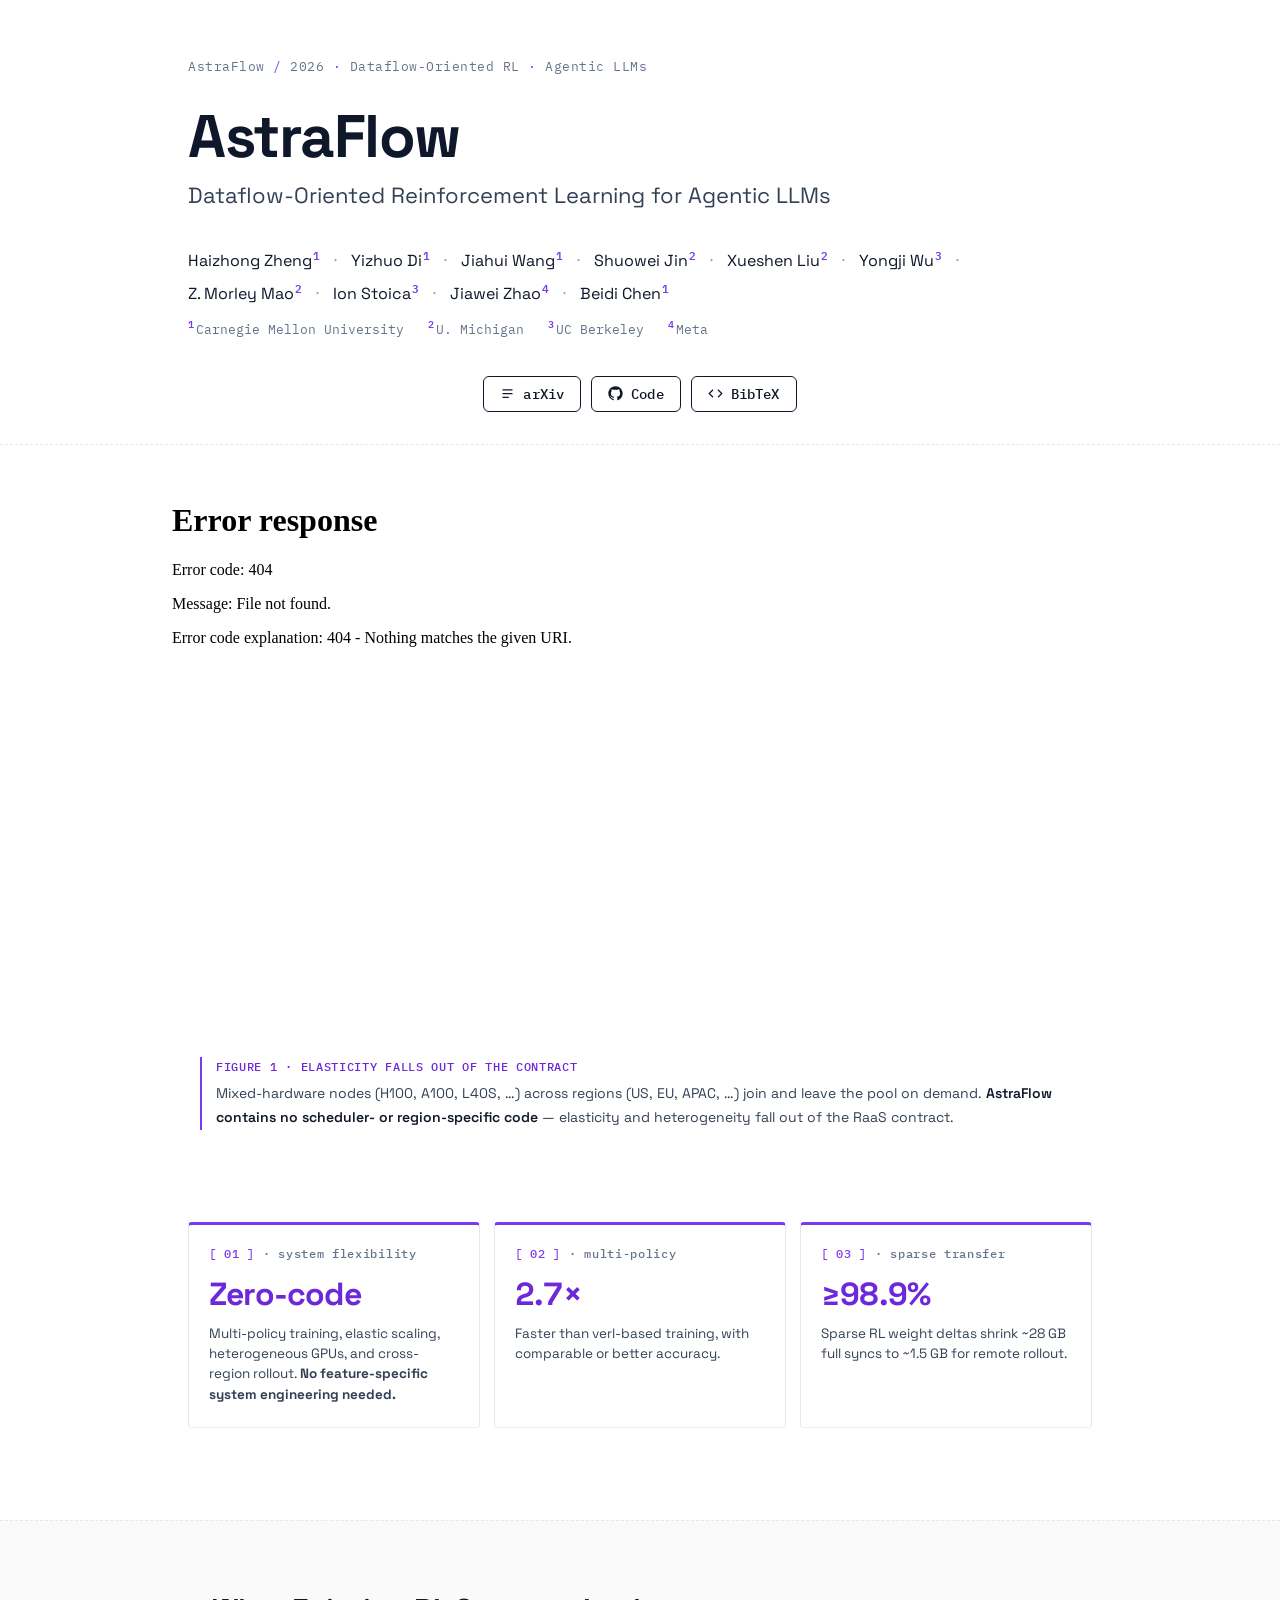
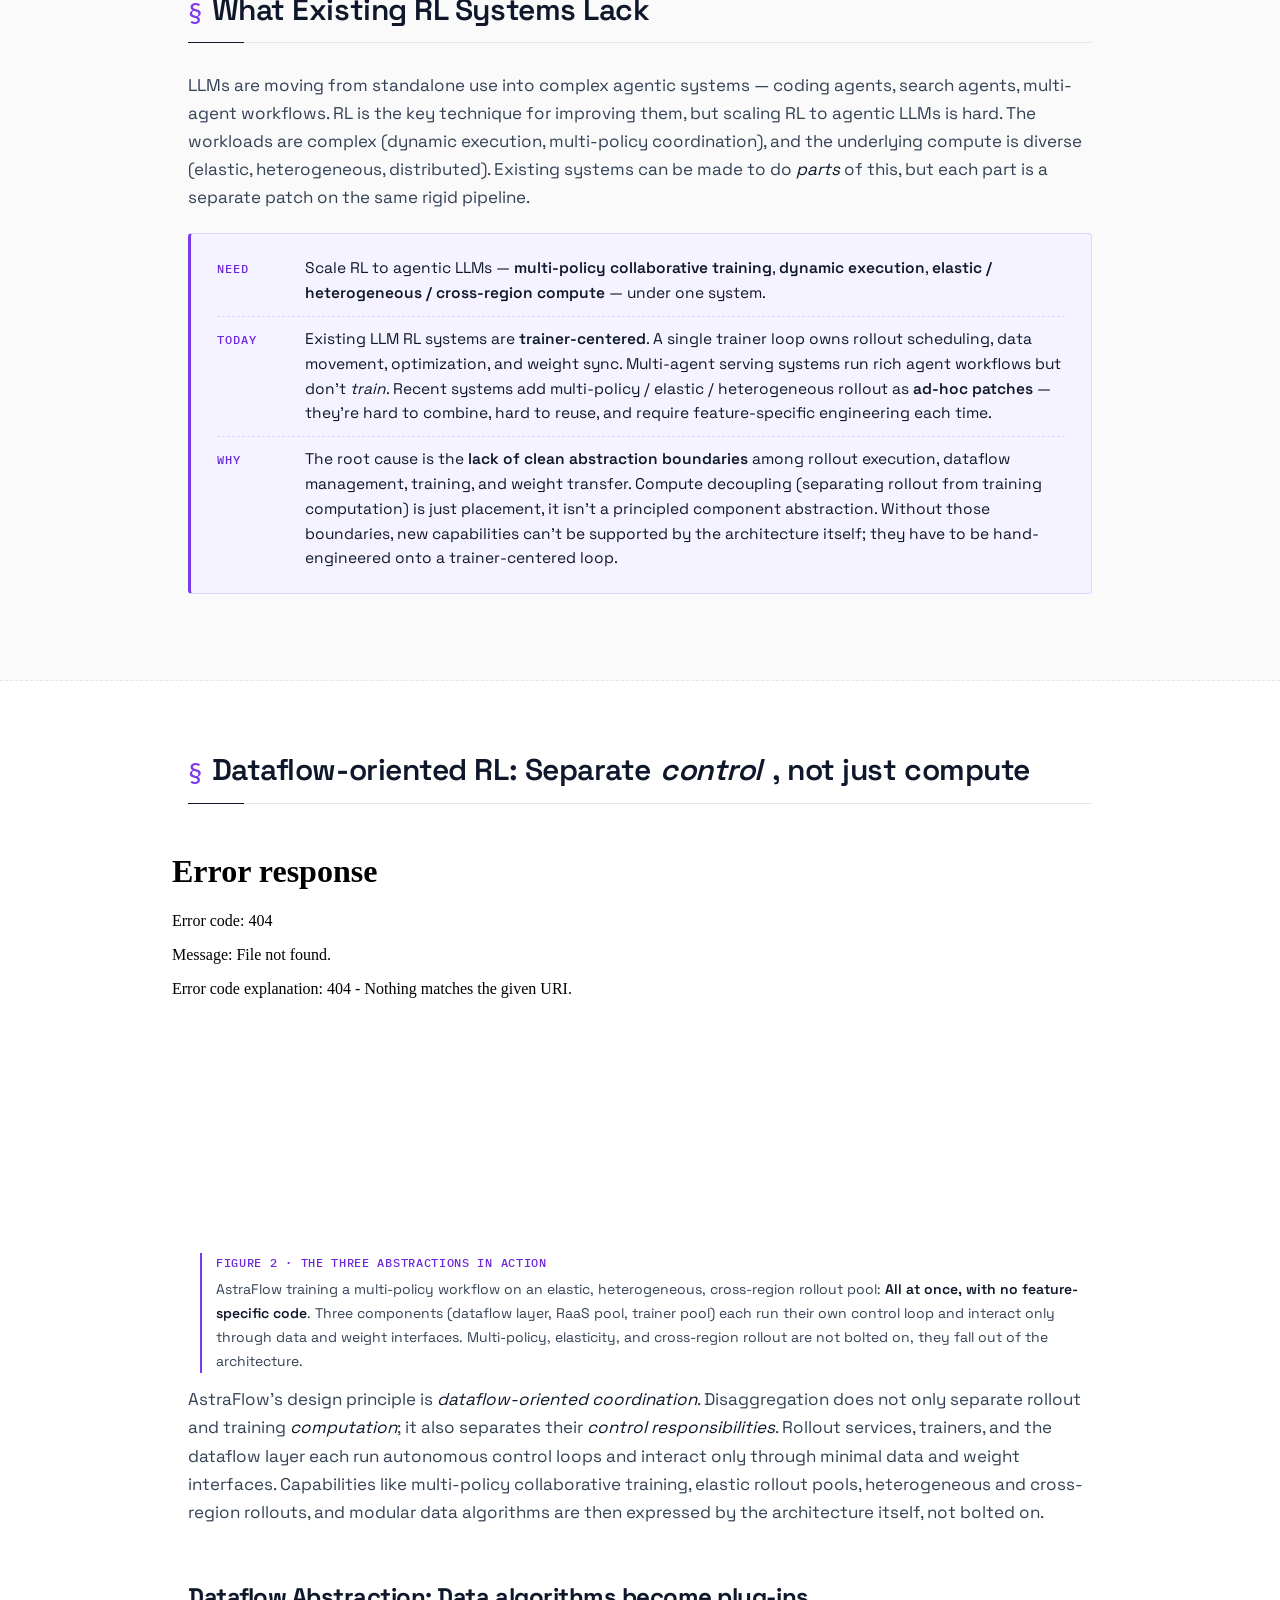
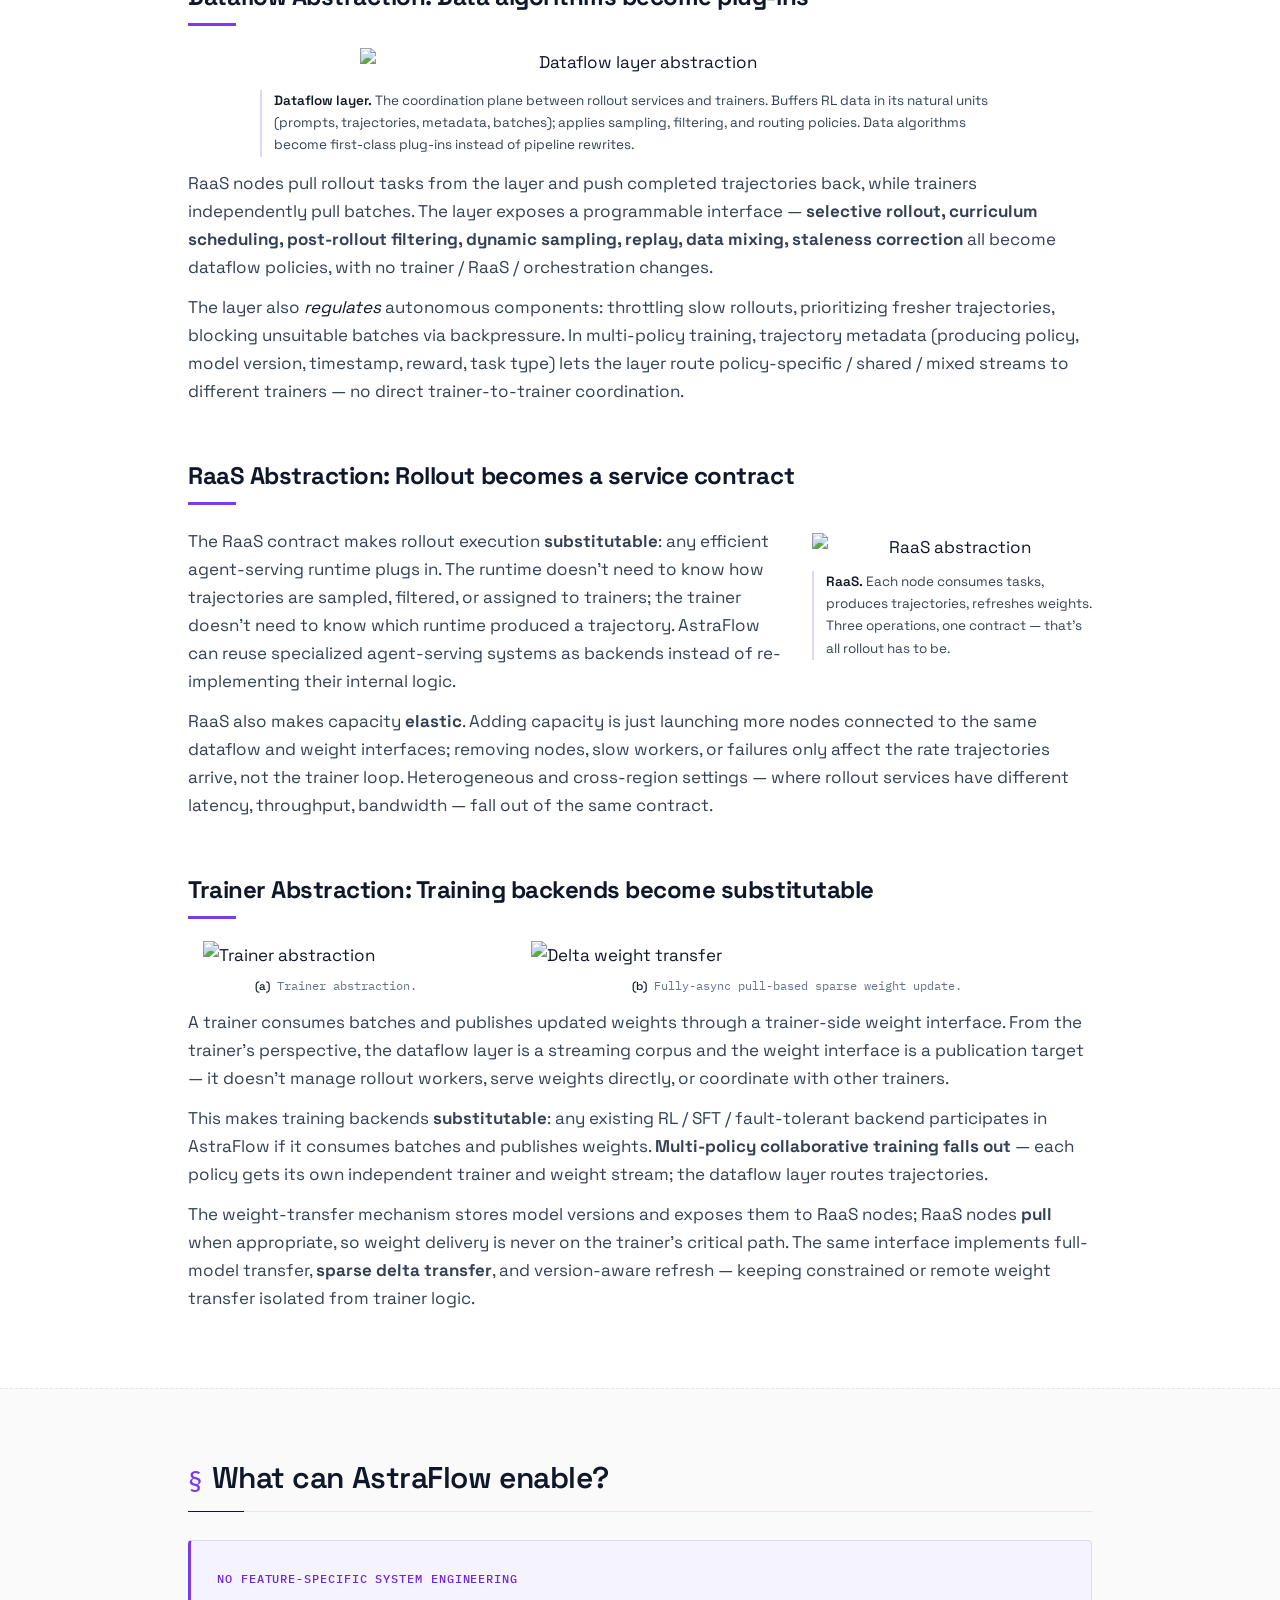
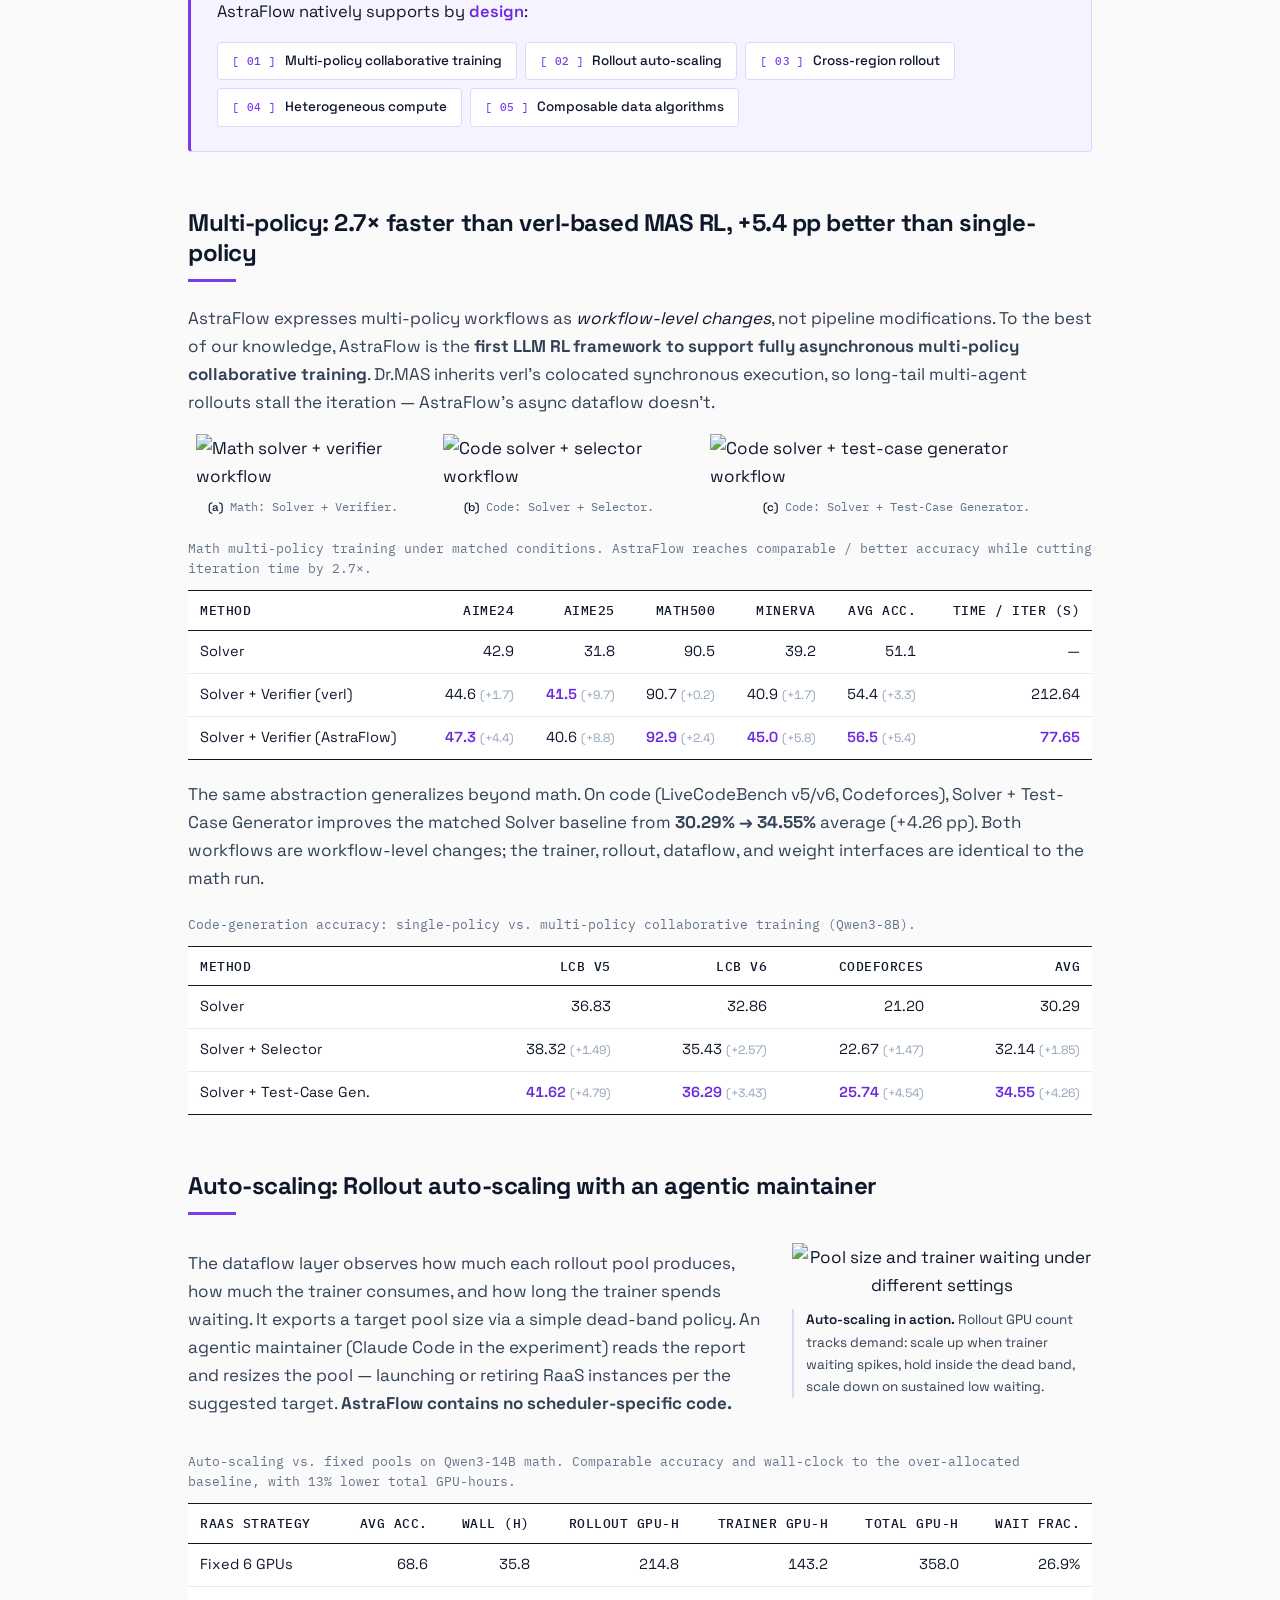
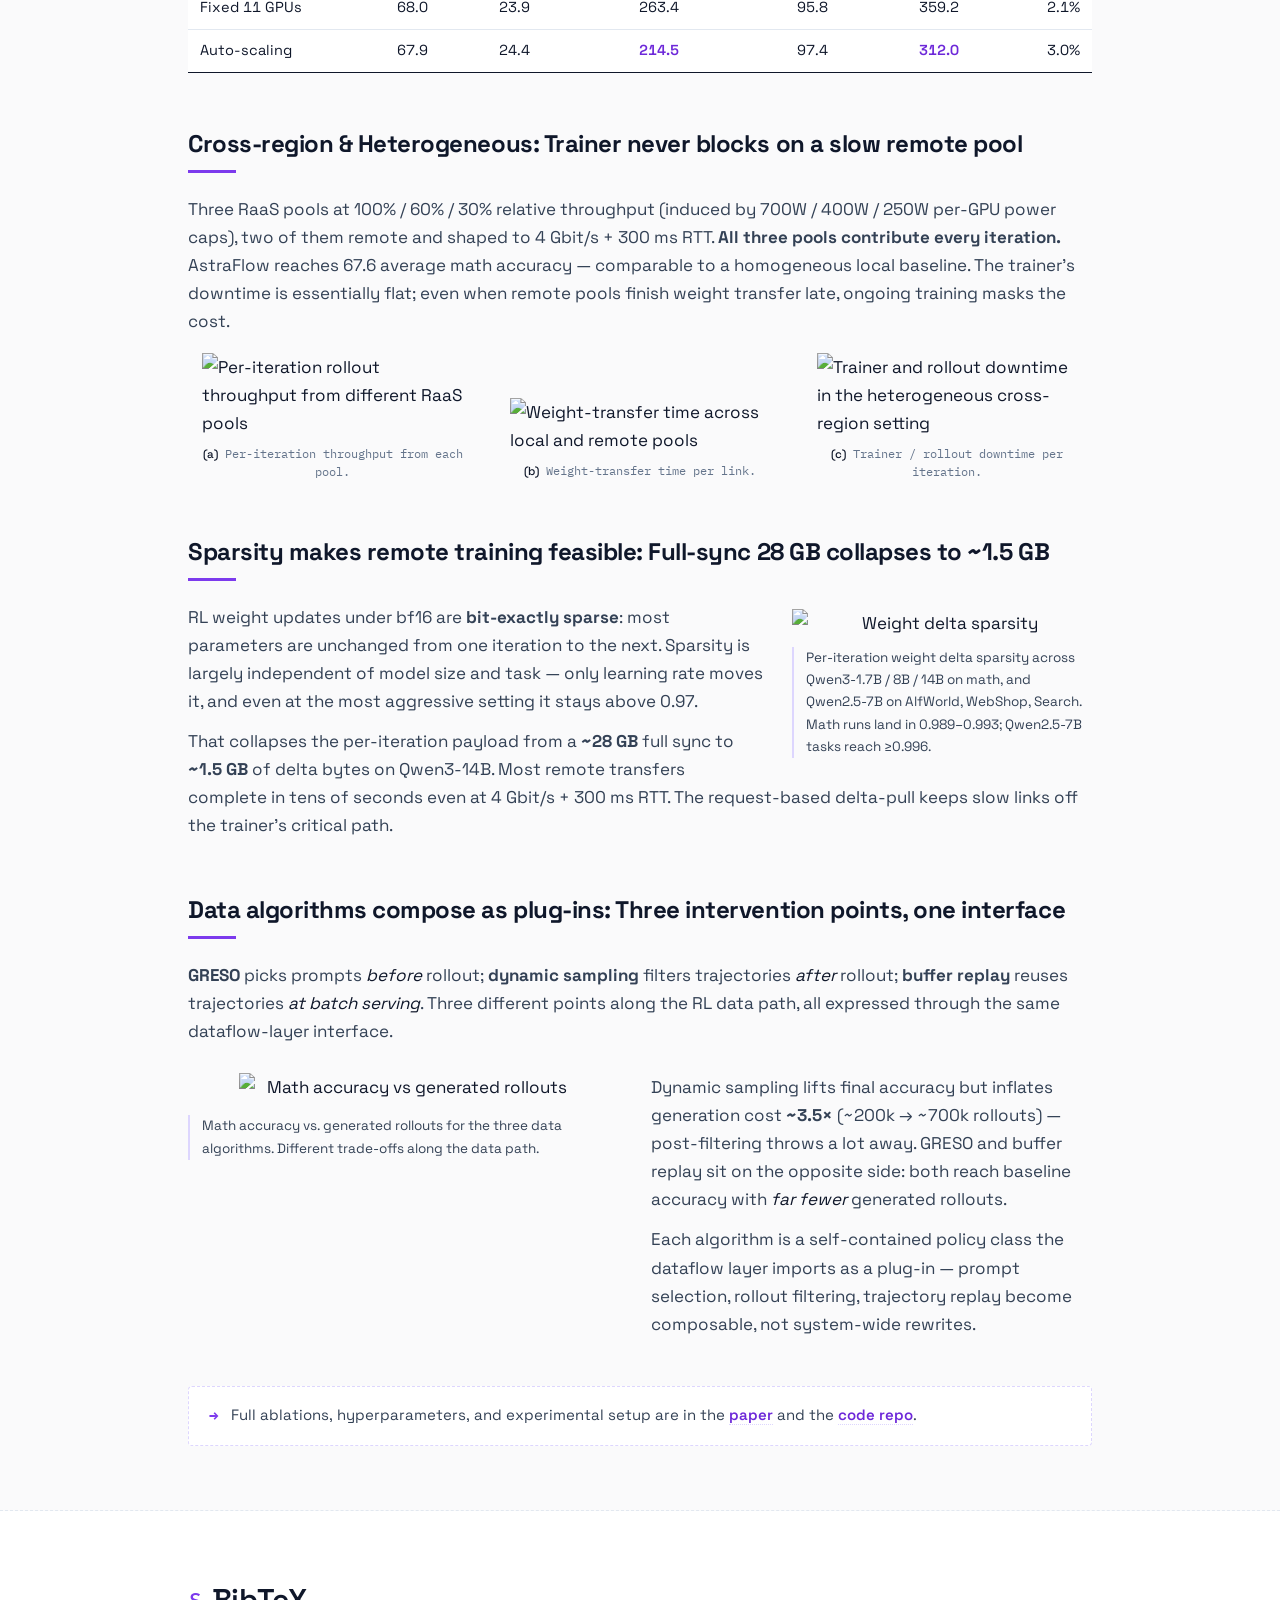
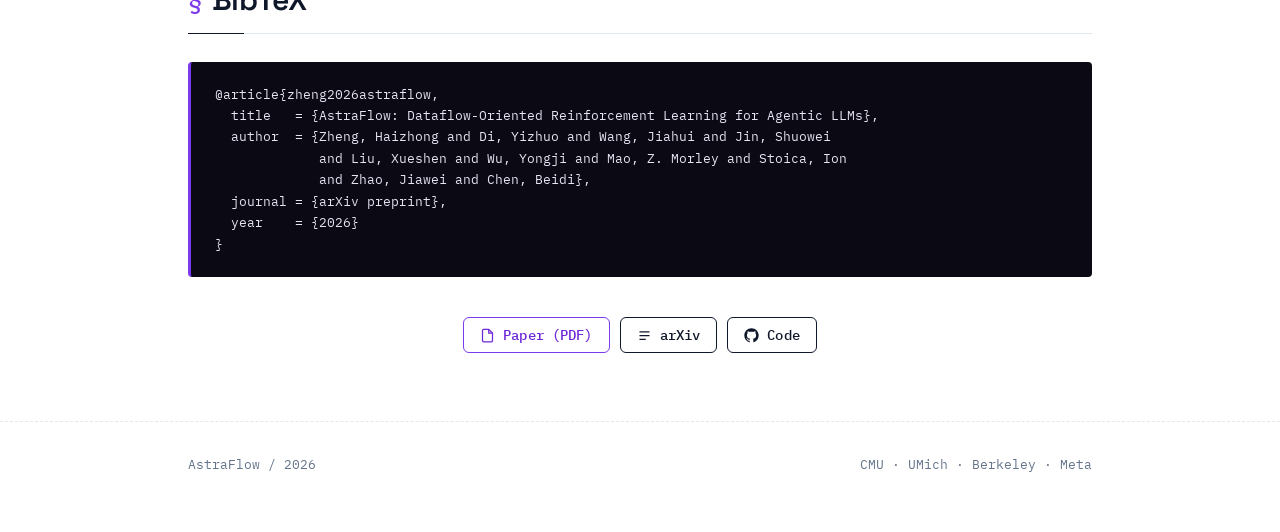
==== commit d92439d3: "docs: polish README layout and drop website Paper button - README: add a rule under the badges, move" ====
--- a/docs/web/index.html
+++ b/docs/web/index.html
@@ -690,10 +690,6 @@
     </div>
 
     <div class="actions">
-      <a class="btn accent" href="#">
-        <svg viewBox="0 0 24 24" fill="none" stroke="currentColor" stroke-width="2"><path d="M14 2H6a2 2 0 0 0-2 2v16a2 2 0 0 0 2 2h12a2 2 0 0 0 2-2V8z"/><polyline points="14 2 14 8 20 8"/></svg>
-        Paper (PDF)
-      </a>
       <a class="btn" href="https://arxiv.org/abs/2605.15565">
         <svg viewBox="0 0 24 24" fill="none" stroke="currentColor" stroke-width="2"><path d="M4 6h16M4 12h16M4 18h10"/></svg>
         arXiv
@@ -976,7 +972,7 @@
     </div>
 
     <!-- Finding 2 -->
-    <h3 id="finding-auto-scaling">Auto-scaling: Rollout Auto-Scaling with an Agentic Maintainer</h3>
+    <h3 id="finding-auto-scaling">Auto-scaling: Rollout auto-scaling with an agentic maintainer</h3>
     <div style="display: flow-root;">
       <figure class="paper-fig wrap-right">
         <img src="figs/mraas_combined.svg" alt="Pool size and trainer waiting under different settings">
@@ -1034,7 +1030,7 @@
     </div>
 
     <!-- Finding 3 -->
-    <h3 id="finding-cross-region">Cross-region: Trainer never blocks on a slow remote pool</h3>
+    <h3 id="finding-cross-region">Cross-region & Heterogeneous: Trainer never blocks on a slow remote pool</h3>
     <p>
       Three RaaS pools at 100% / 60% / 30% relative throughput (induced by 700W / 400W / 250W per-GPU power caps), two of them remote and shaped to 4 Gbit/s + 300 ms RTT. <b>All three pools contribute every iteration.</b> AstraFlow reaches 67.6 average math accuracy — comparable to a homogeneous local baseline. The trainer's downtime is essentially flat; even when remote pools finish weight transfer late, ongoing training masks the cost.
     </p>
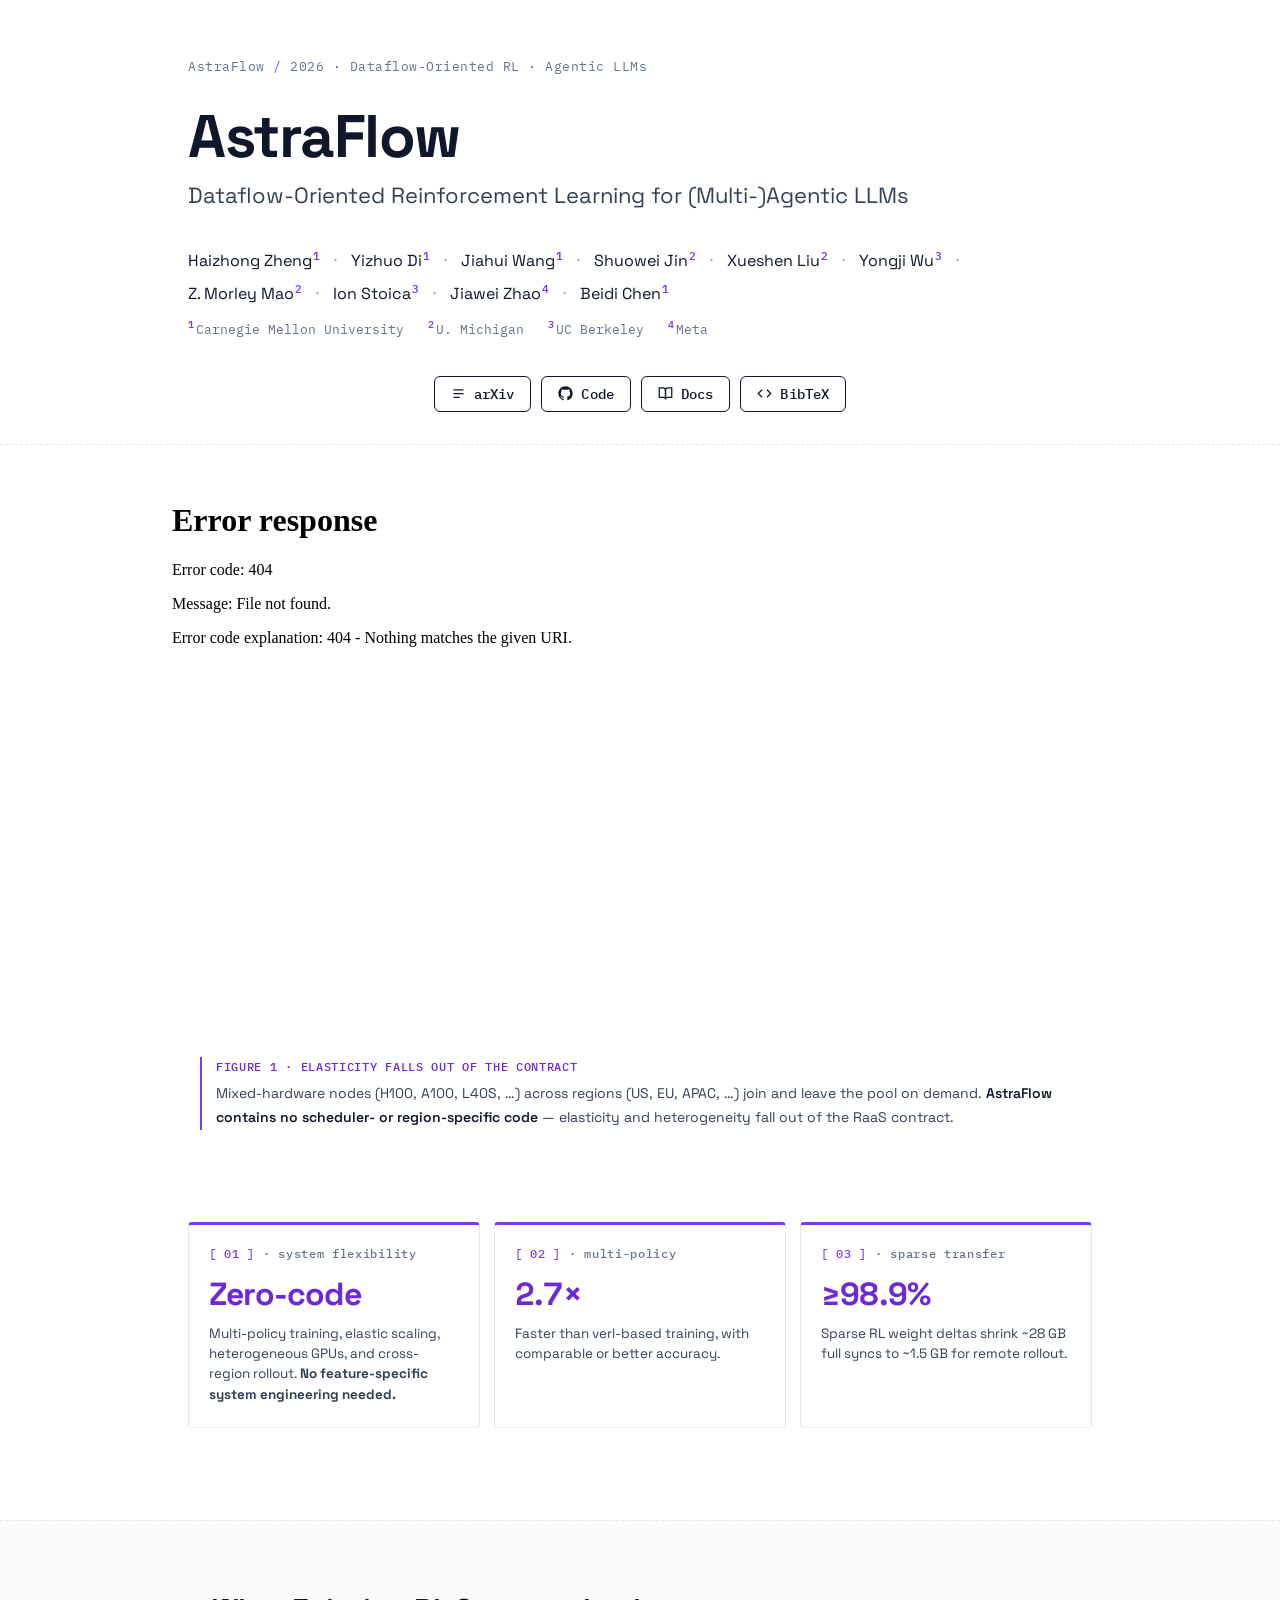
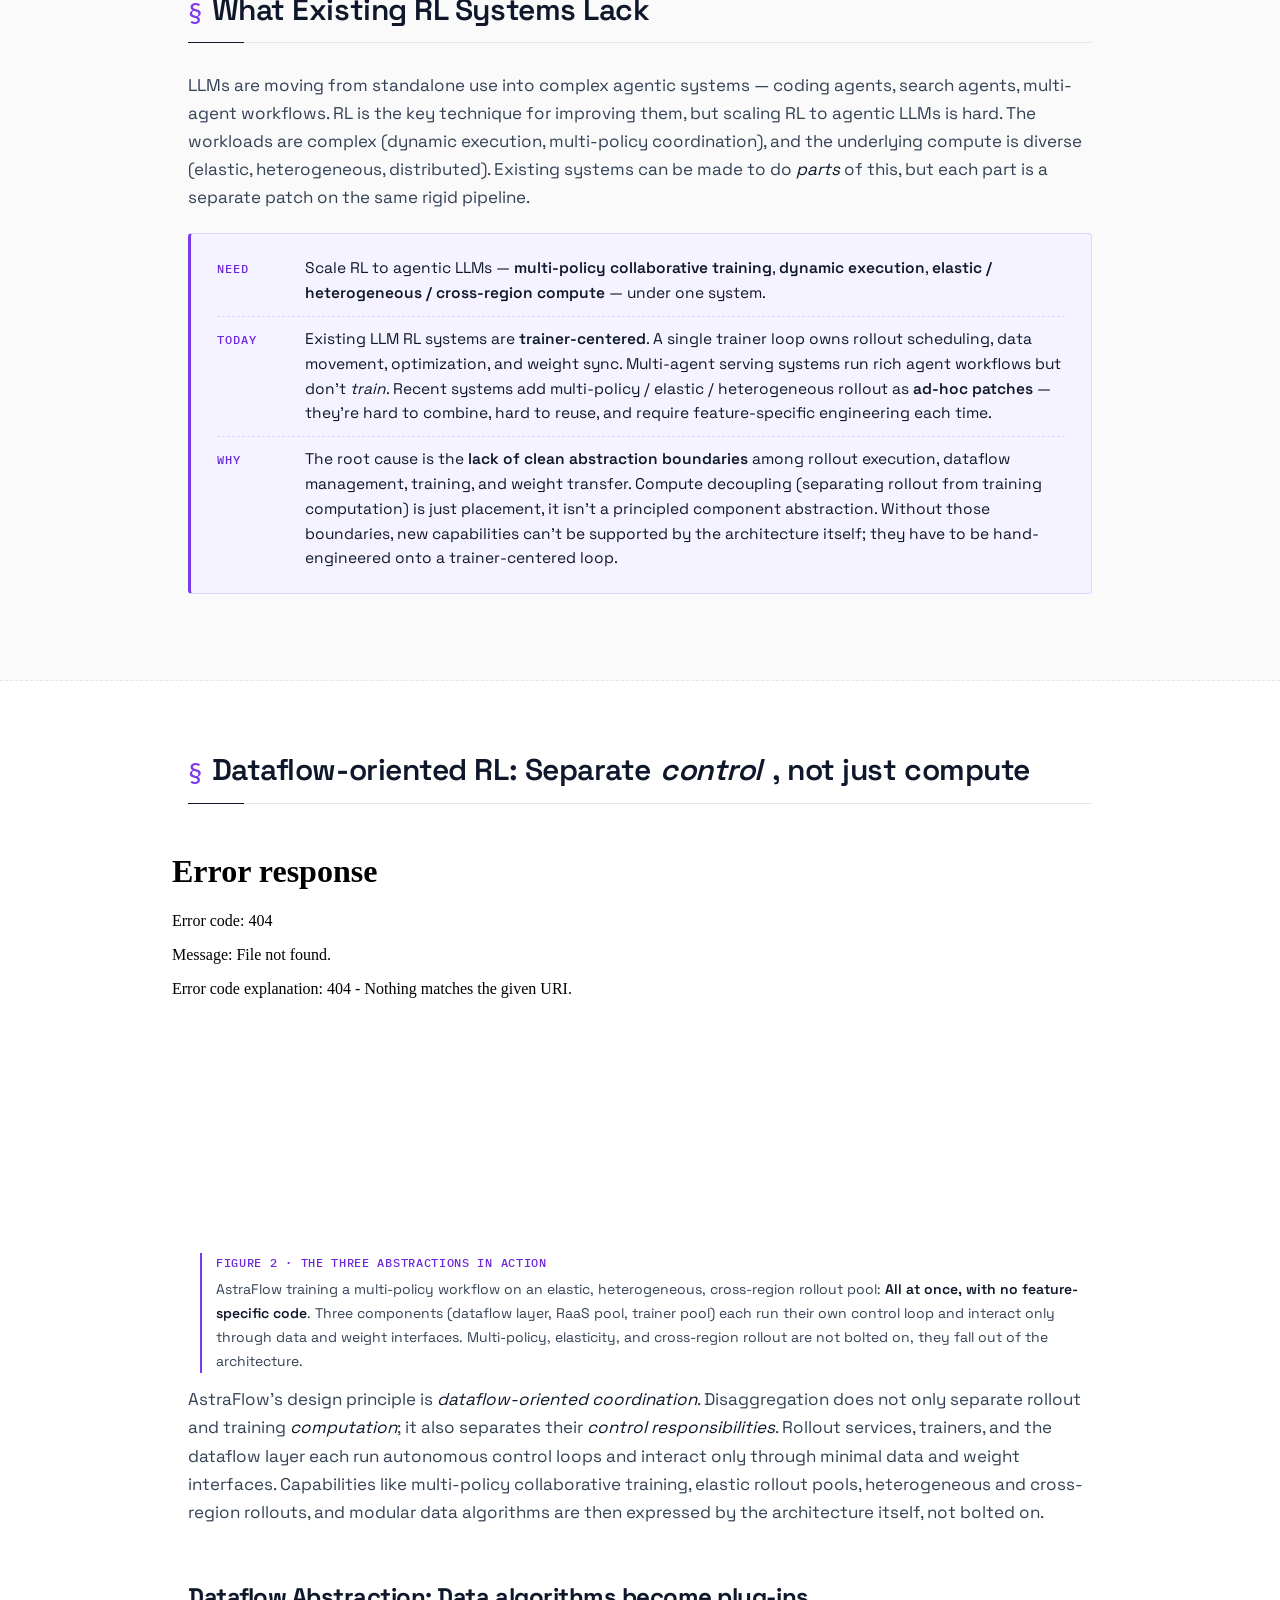
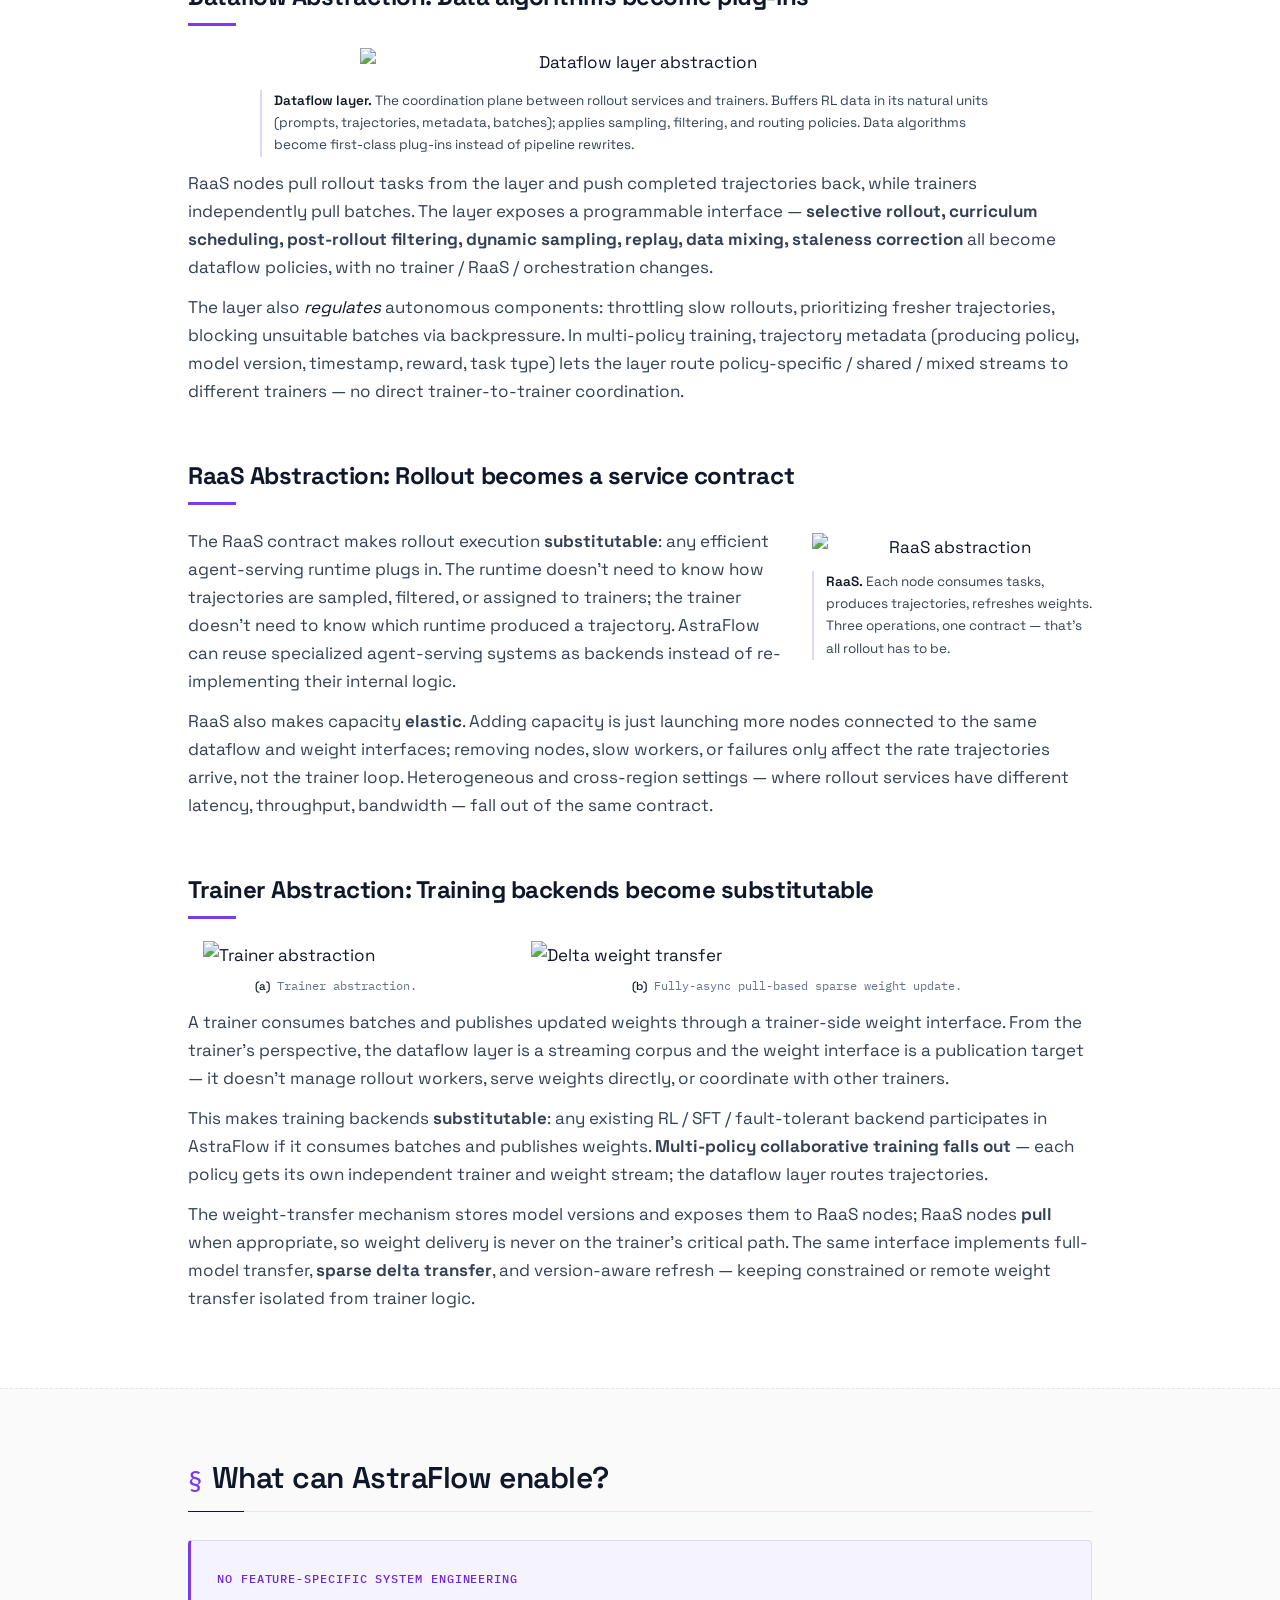
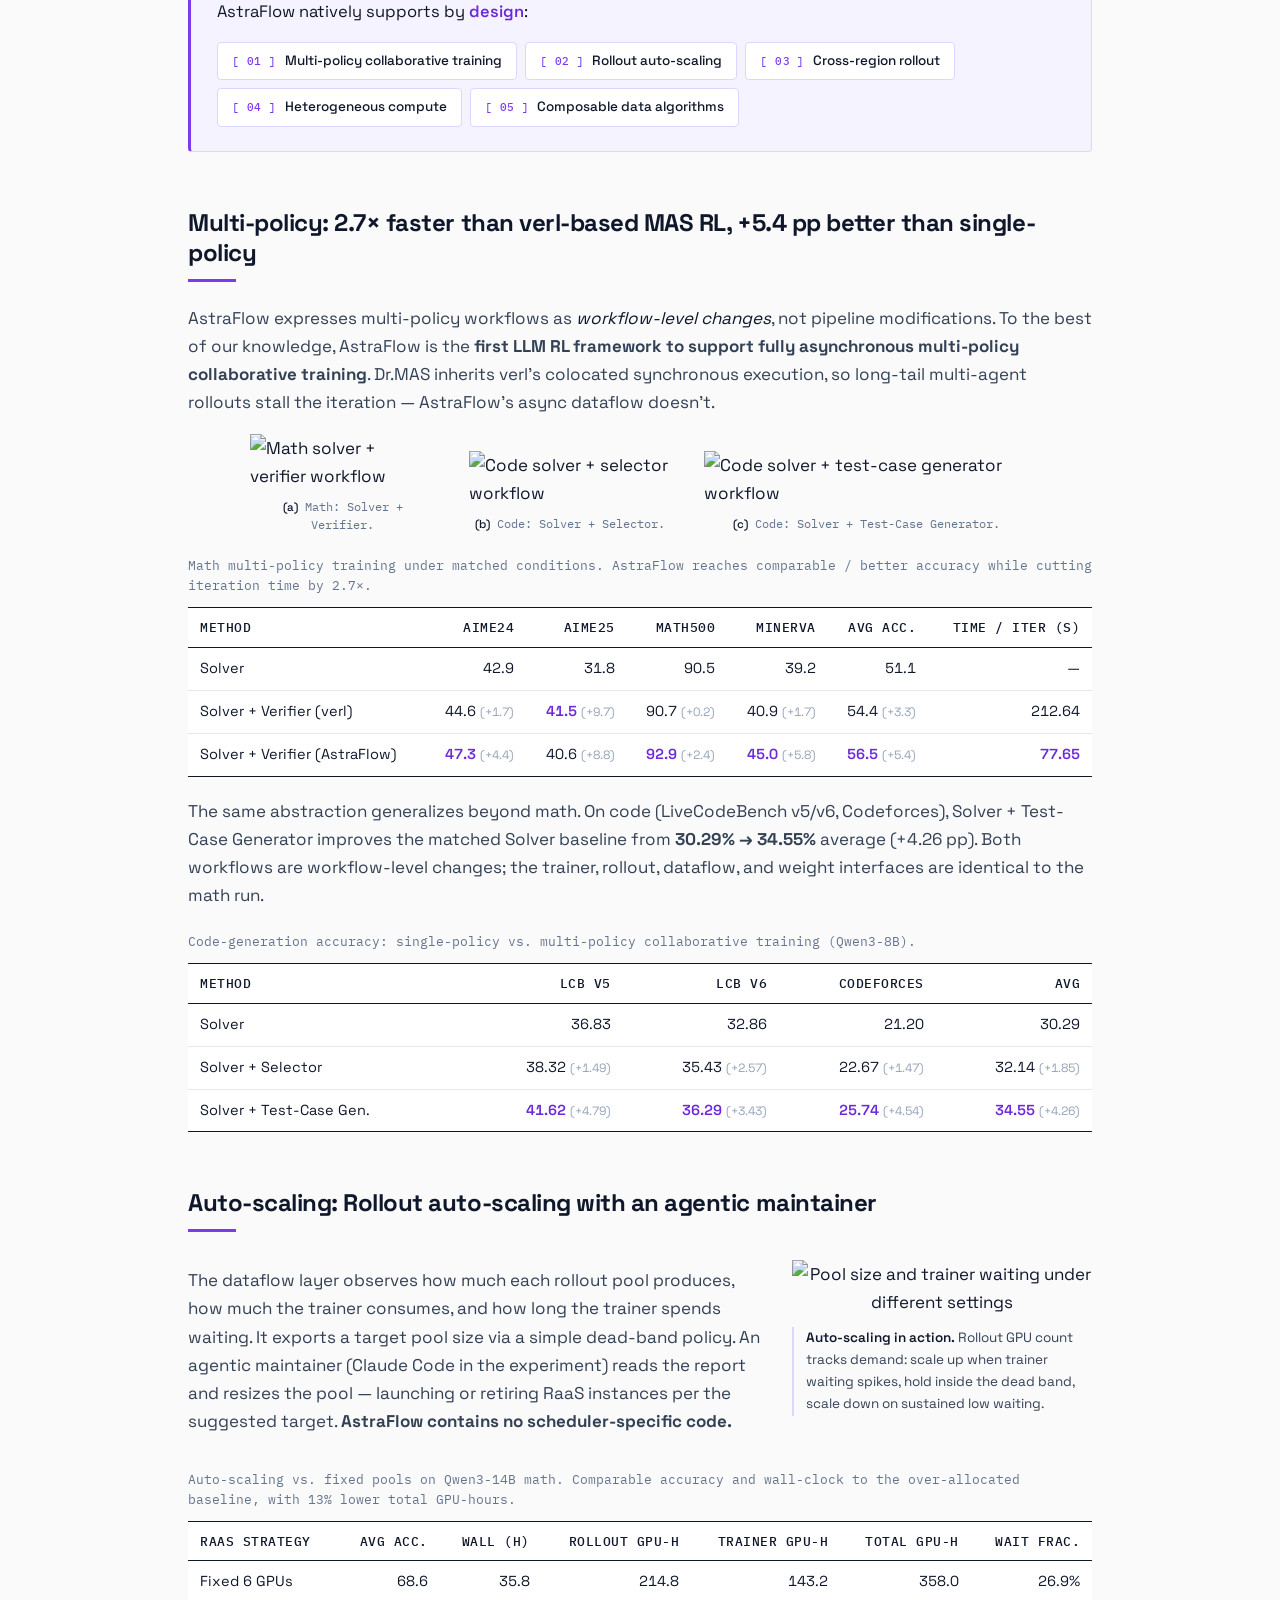
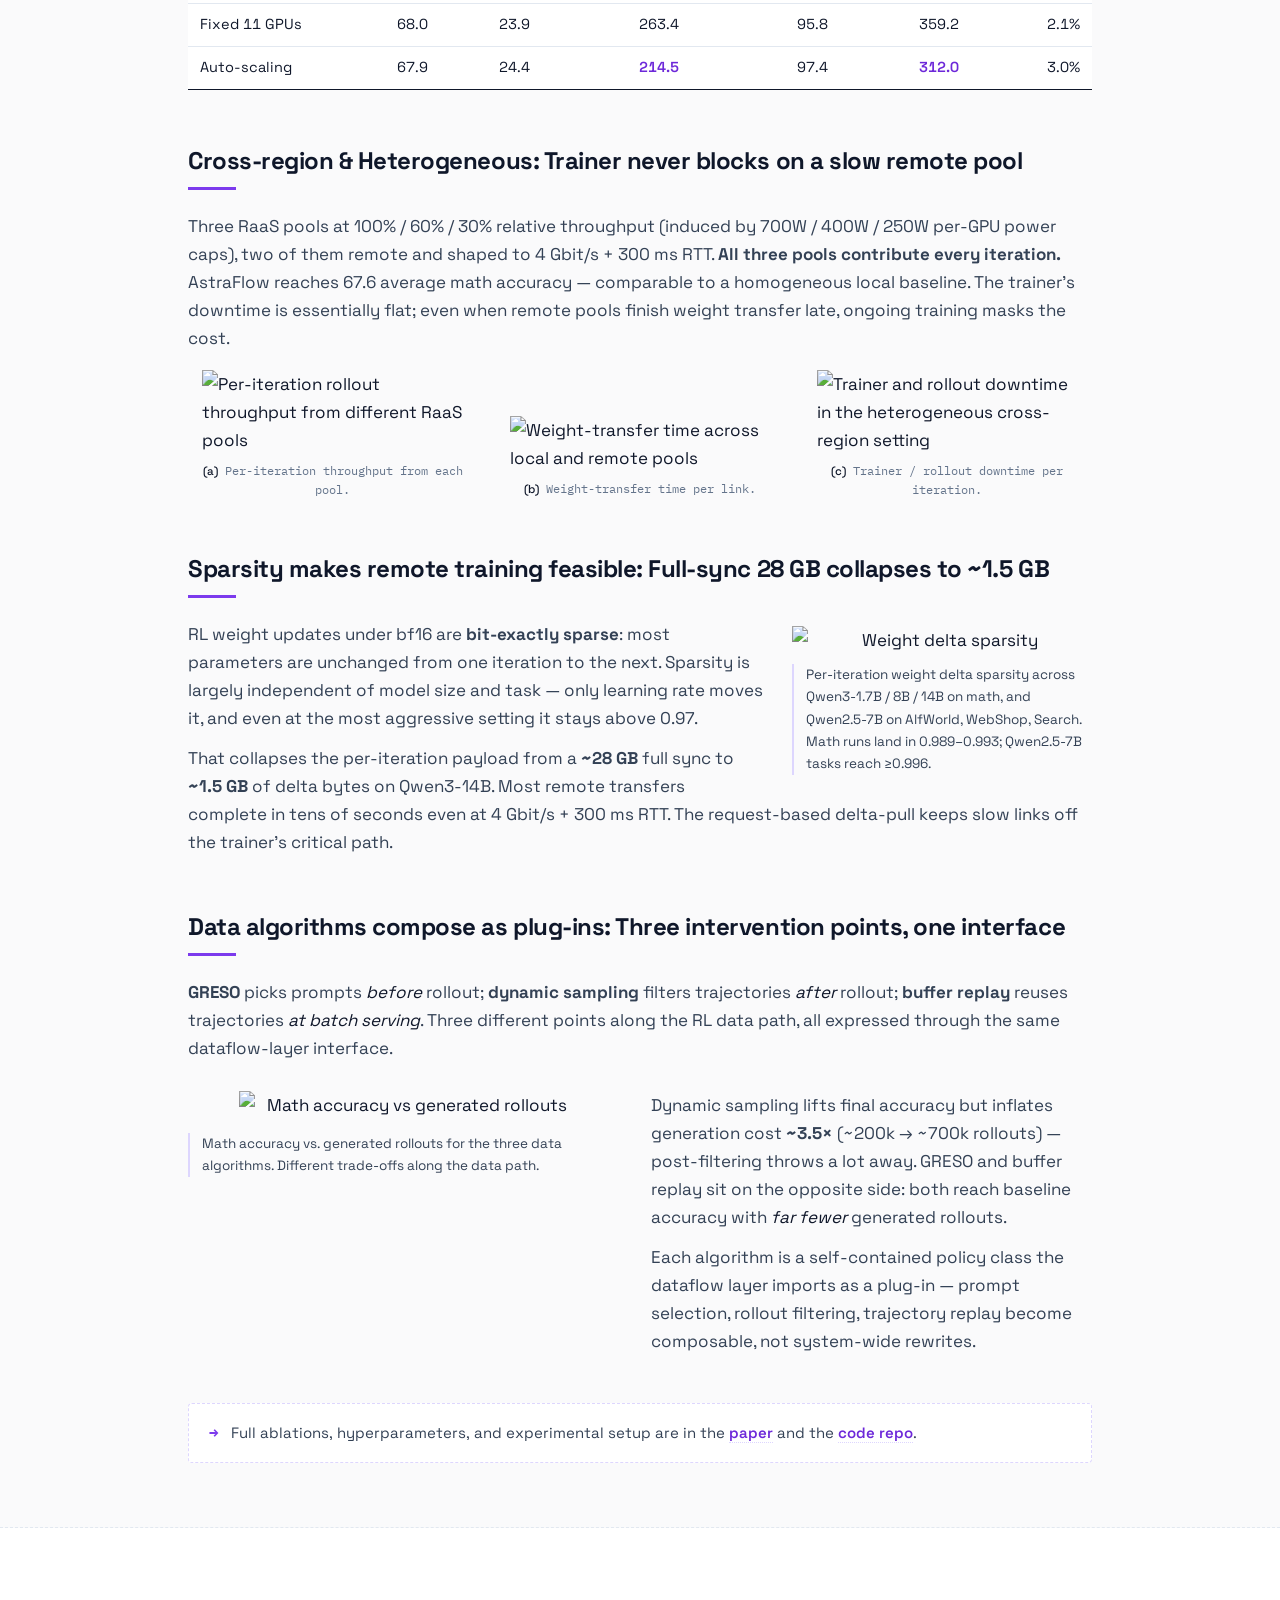
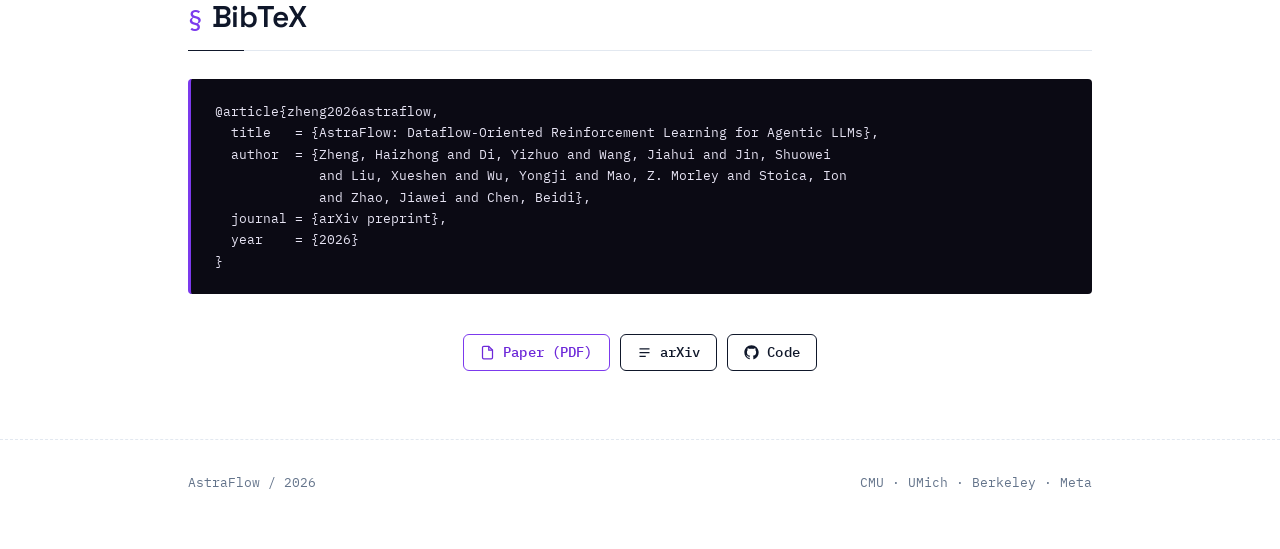
==== commit b8490aff: "docs: update website links, Docs button, and figure sizing - Add a Docs button to the hero and point" ====
--- a/docs/web/index.html
+++ b/docs/web/index.html
@@ -81,7 +81,7 @@
     font-size: clamp(18px, 2vw, 22px);
     margin: 0 0 36px;
     font-weight: 400;
-    max-width: 720px;
+    max-width: 860px;
     line-height: 1.4;
   }
 
@@ -566,8 +566,14 @@
   .fig-row.cols-3 { grid-template-columns: repeat(3, 1fr); }
   .fig-row.cols-4 { grid-template-columns: repeat(4, 1fr); }
   /* MAS workflow row: column widths proportional to SVG aspect ratios
-     so all three figures render at the same height. */
-  .fig-row.cols-3.mas-row { grid-template-columns: 84fr 91fr 143fr; }
+     so all three figures render at the same height. max-width shrinks
+     the whole row (all three stay equal-height) and centers it. */
+  .fig-row.cols-3.mas-row {
+    grid-template-columns: 84fr 91fr 143fr;
+    max-width: 88%;
+    margin-left: auto;
+    margin-right: auto;
+  }
   .fig-row.cols-3.mas-row figure { padding: 0 8px; }
   .fig-row.cols-3.mas-row figure img { width: 100%; }
   @media (max-width: 820px) {
@@ -668,7 +674,7 @@
   <div class="container">
     <div class="stamp"><a href="./">AstraFlow</a> <span class="dot">/</span> 2026 <span class="dot">·</span> Dataflow-Oriented RL <span class="dot">·</span> Agentic LLMs</div>
     <h1 class="title">AstraFlow</h1>
-    <p class="subtitle">Dataflow-Oriented Reinforcement Learning for Agentic LLMs</p>
+    <p class="subtitle">Dataflow-Oriented Reinforcement Learning for (Multi-)Agentic LLMs</p>
 
     <div class="authors">
       <span class="author">Haizhong Zheng<sup>1</sup></span><span class="sep">·</span>
@@ -697,6 +703,10 @@
       <a class="btn" href="https://github.com/haizhongzheng/astraflow">
         <svg viewBox="0 0 24 24" fill="currentColor"><path d="M12 .5C5.65.5.5 5.65.5 12c0 5.08 3.29 9.39 7.86 10.91.58.11.79-.25.79-.55v-2.1c-3.2.7-3.88-1.36-3.88-1.36-.52-1.33-1.28-1.69-1.28-1.69-1.04-.71.08-.7.08-.7 1.16.08 1.77 1.19 1.77 1.19 1.03 1.76 2.7 1.25 3.36.96.1-.74.4-1.25.72-1.54-2.55-.29-5.24-1.28-5.24-5.69 0-1.26.45-2.29 1.18-3.1-.12-.29-.51-1.46.11-3.04 0 0 .97-.31 3.18 1.18.92-.25 1.91-.38 2.89-.39.98 0 1.97.13 2.89.39 2.21-1.49 3.18-1.18 3.18-1.18.62 1.58.23 2.75.11 3.04.74.81 1.18 1.84 1.18 3.1 0 4.42-2.69 5.4-5.25 5.68.41.35.78 1.04.78 2.1v3.11c0 .3.21.66.8.55C20.21 21.39 23.5 17.08 23.5 12 23.5 5.65 18.35.5 12 .5z"/></svg>
         Code
+      </a>
+      <a class="btn" href="https://haizhongzheng.github.io/astraflow/docs/">
+        <svg viewBox="0 0 24 24" fill="none" stroke="currentColor" stroke-width="2"><path d="M2 3h6a4 4 0 0 1 4 4v14a3 3 0 0 0-3-3H2z"/><path d="M22 3h-6a4 4 0 0 0-4 4v14a3 3 0 0 1 3-3h7z"/></svg>
+        Docs
       </a>
       <a class="btn" href="#bibtex" data-scroll-target="bibtex">
         <svg viewBox="0 0 24 24" fill="none" stroke="currentColor" stroke-width="2"><polyline points="16 18 22 12 16 6"/><polyline points="8 6 2 12 8 18"/></svg>
@@ -1086,7 +1096,7 @@
 
     <div class="pointer">
       <span class="arrow">→</span>
-      <span>Full ablations, hyperparameters, and experimental setup are in the <a href="#">paper</a> and the <a href="https://github.com/haizhongzheng/astraflow">code repo</a>.</span>
+      <span>Full ablations, hyperparameters, and experimental setup are in the <a href="https://arxiv.org/abs/2605.15565">paper</a> and the <a href="https://github.com/haizhongzheng/astraflow">code repo</a>.</span>
     </div>
   </div>
 </section>
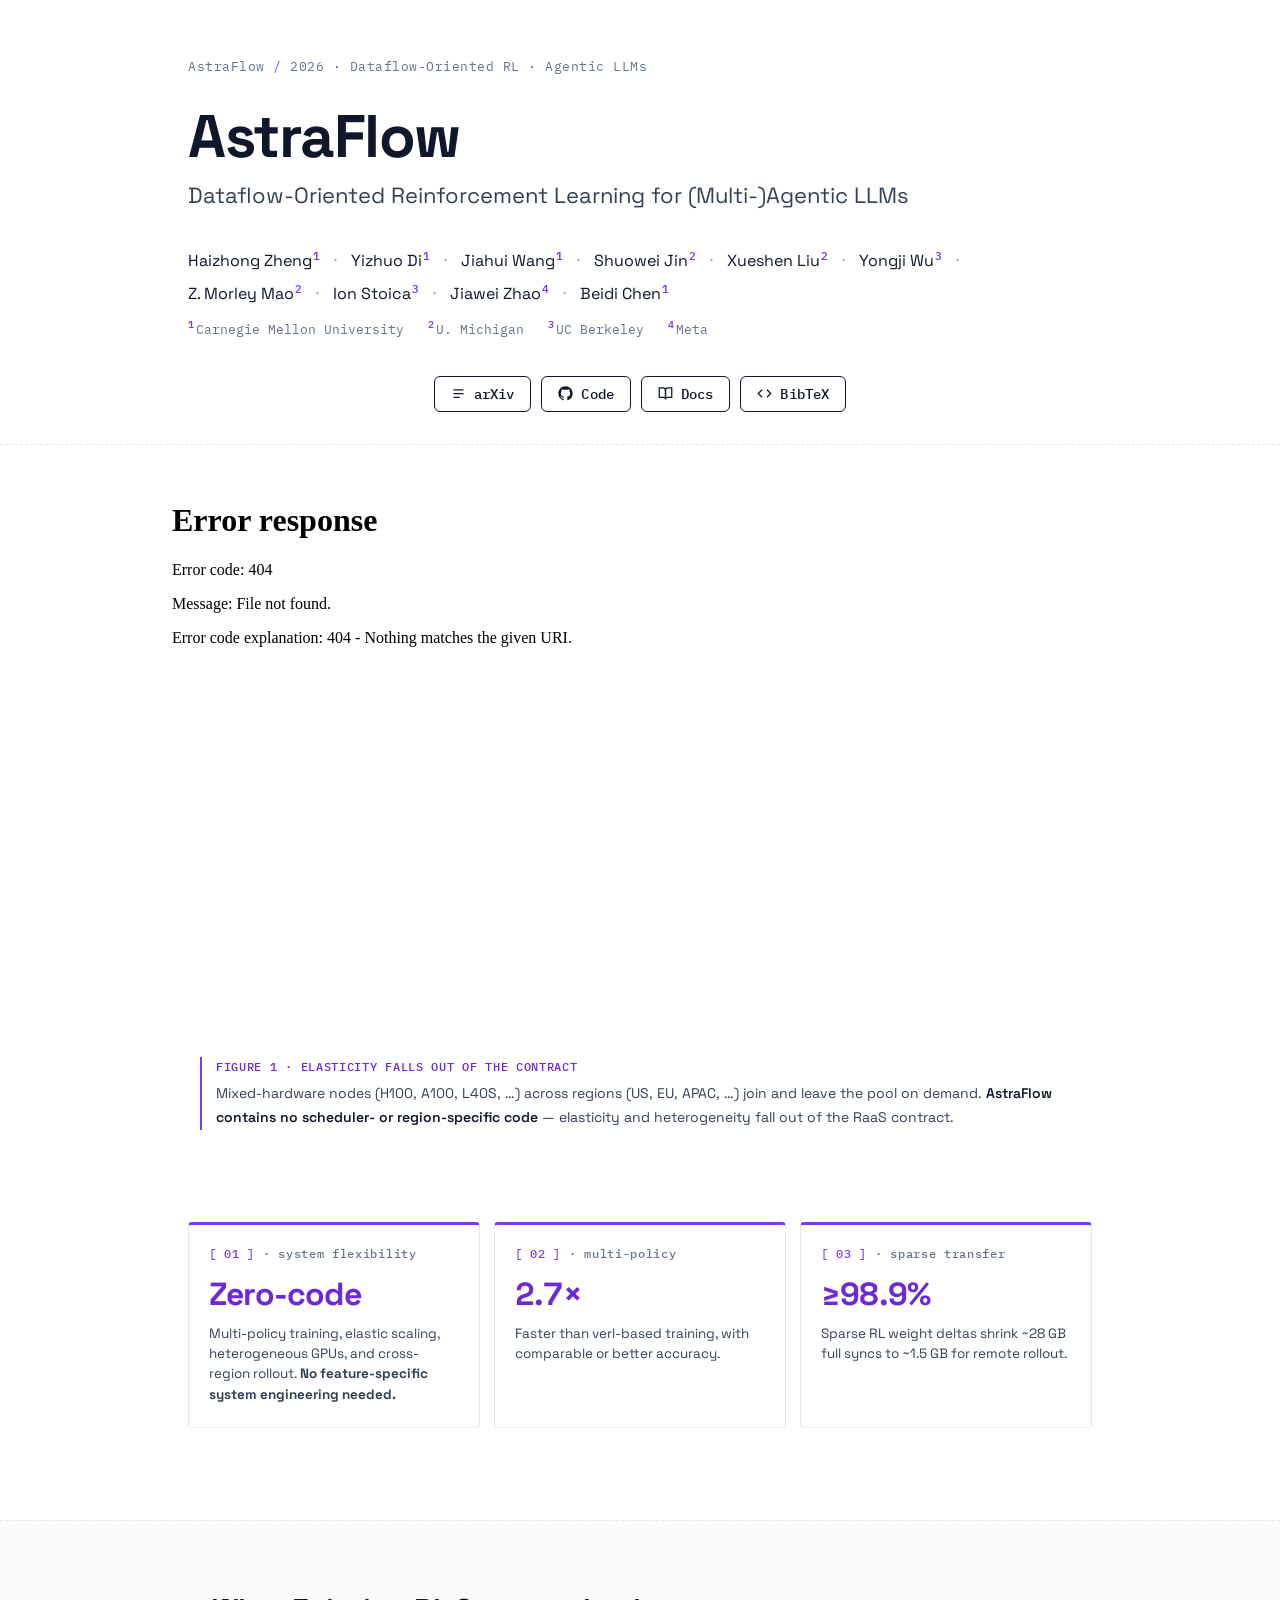
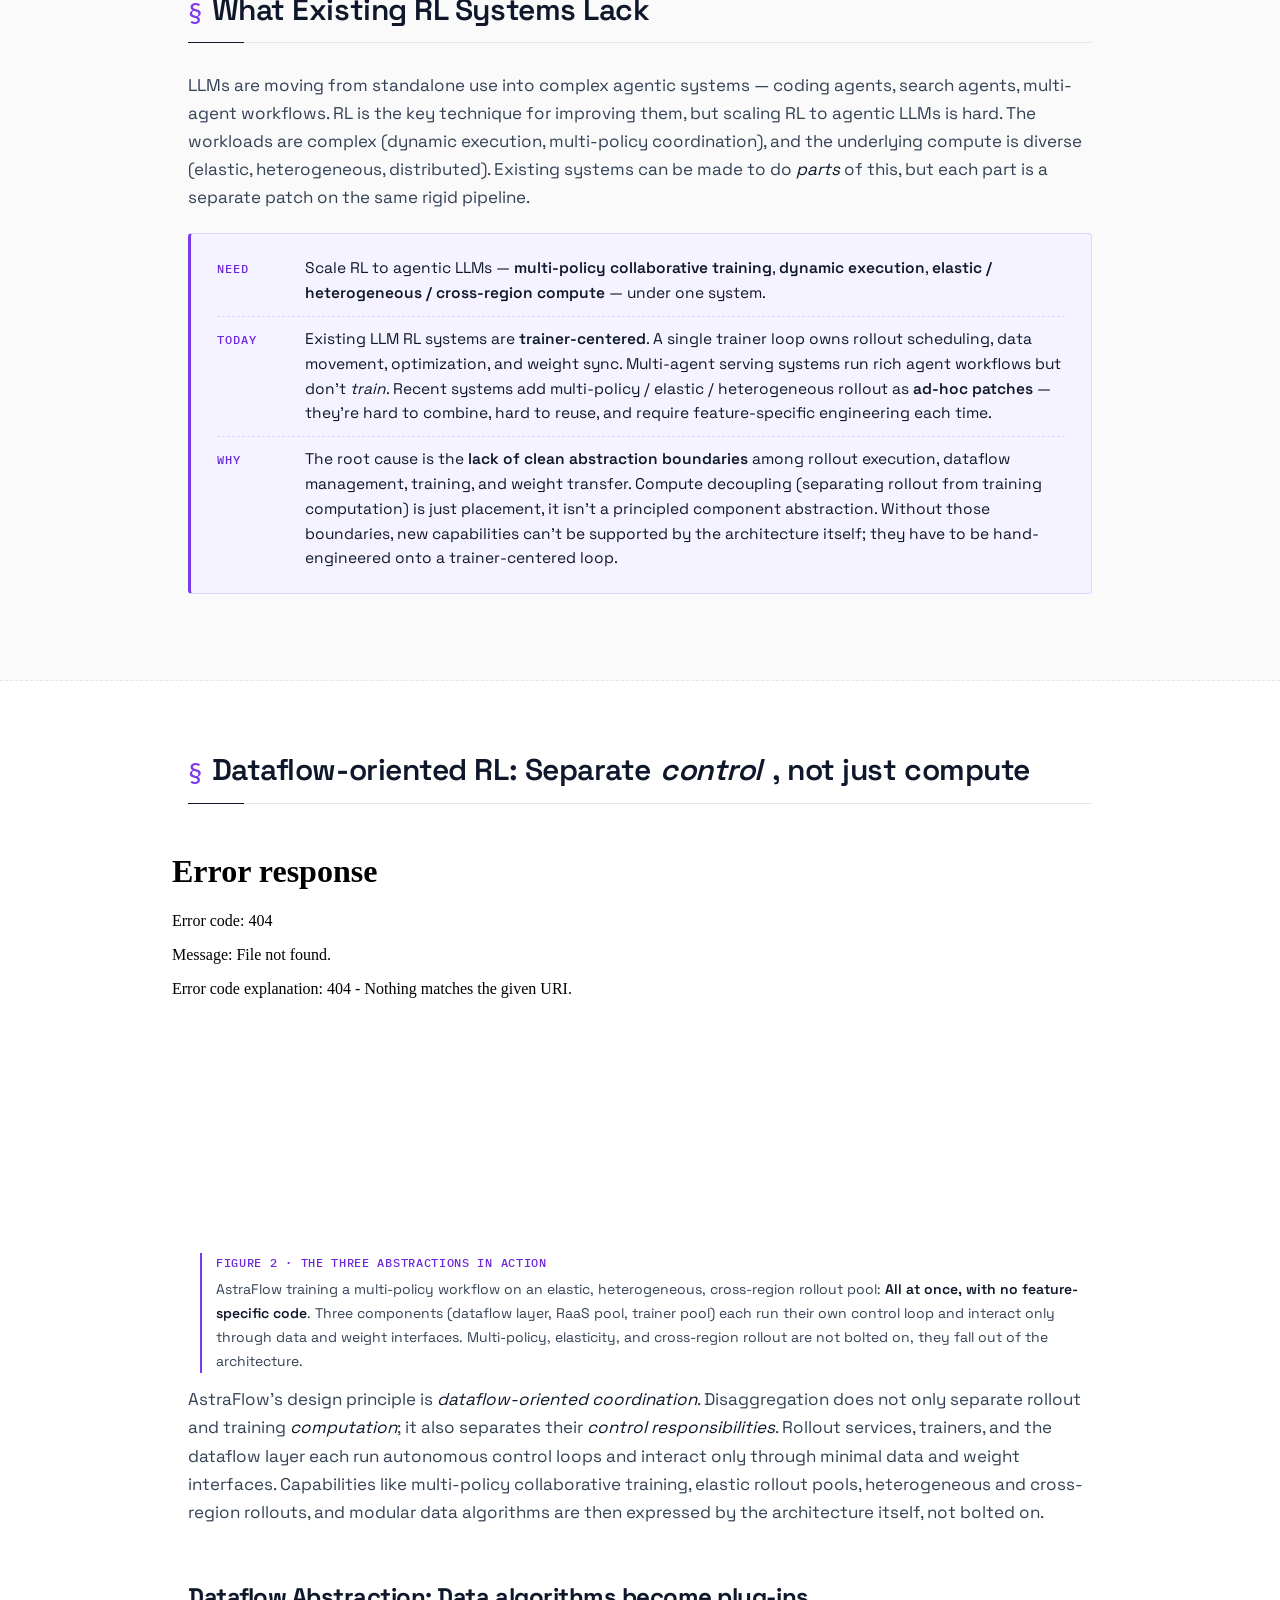
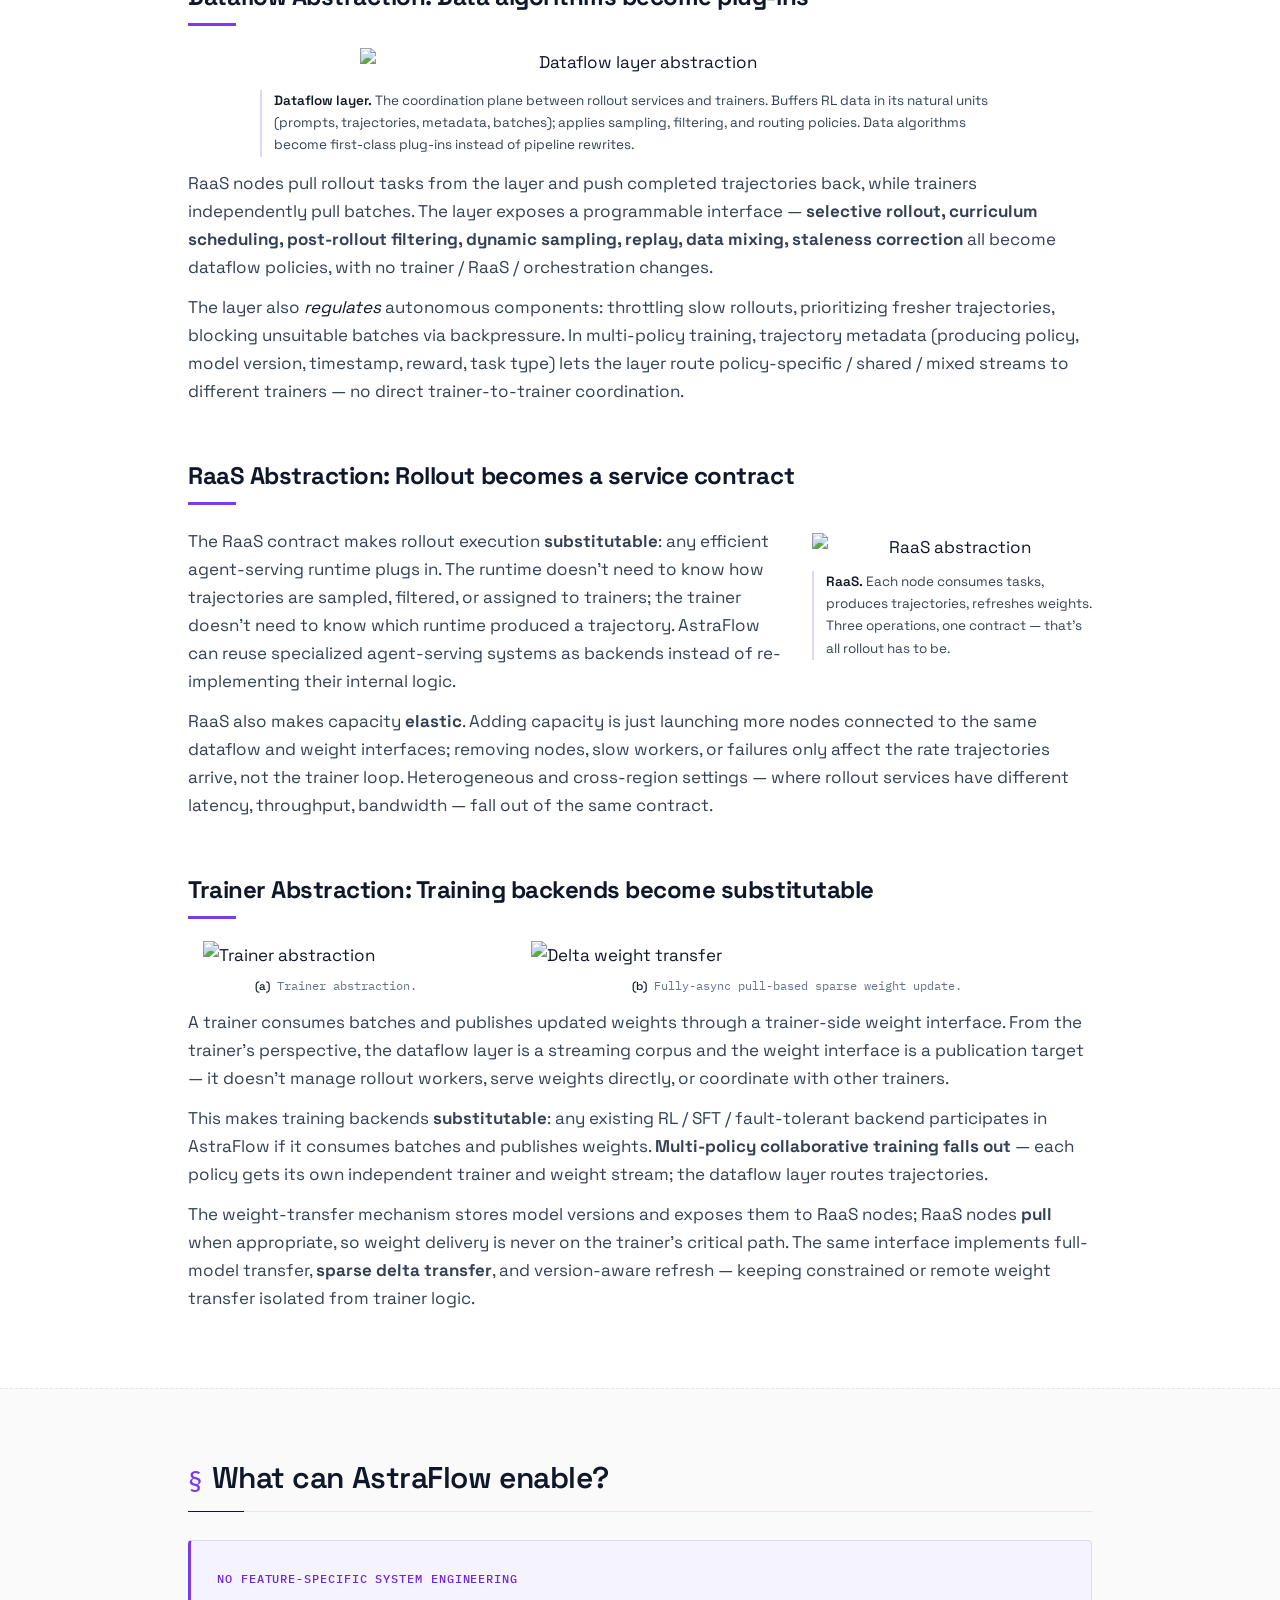
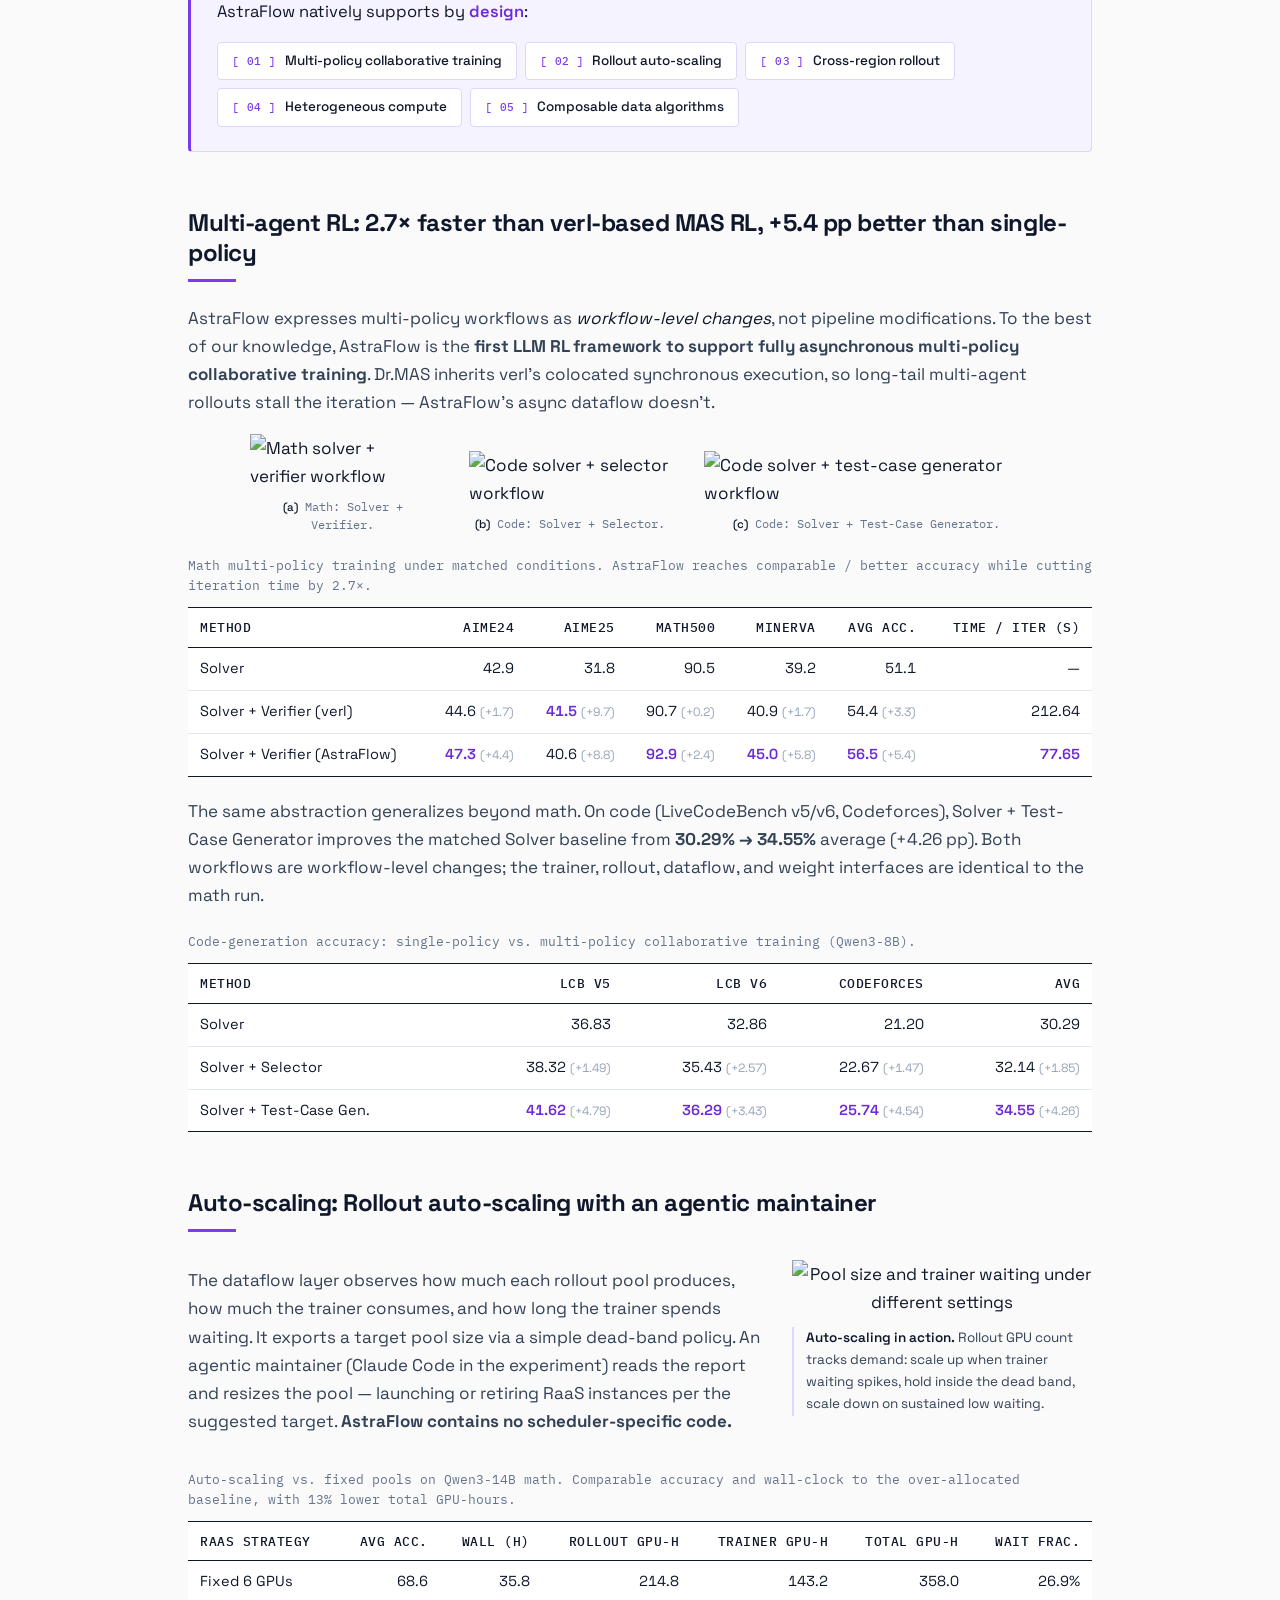
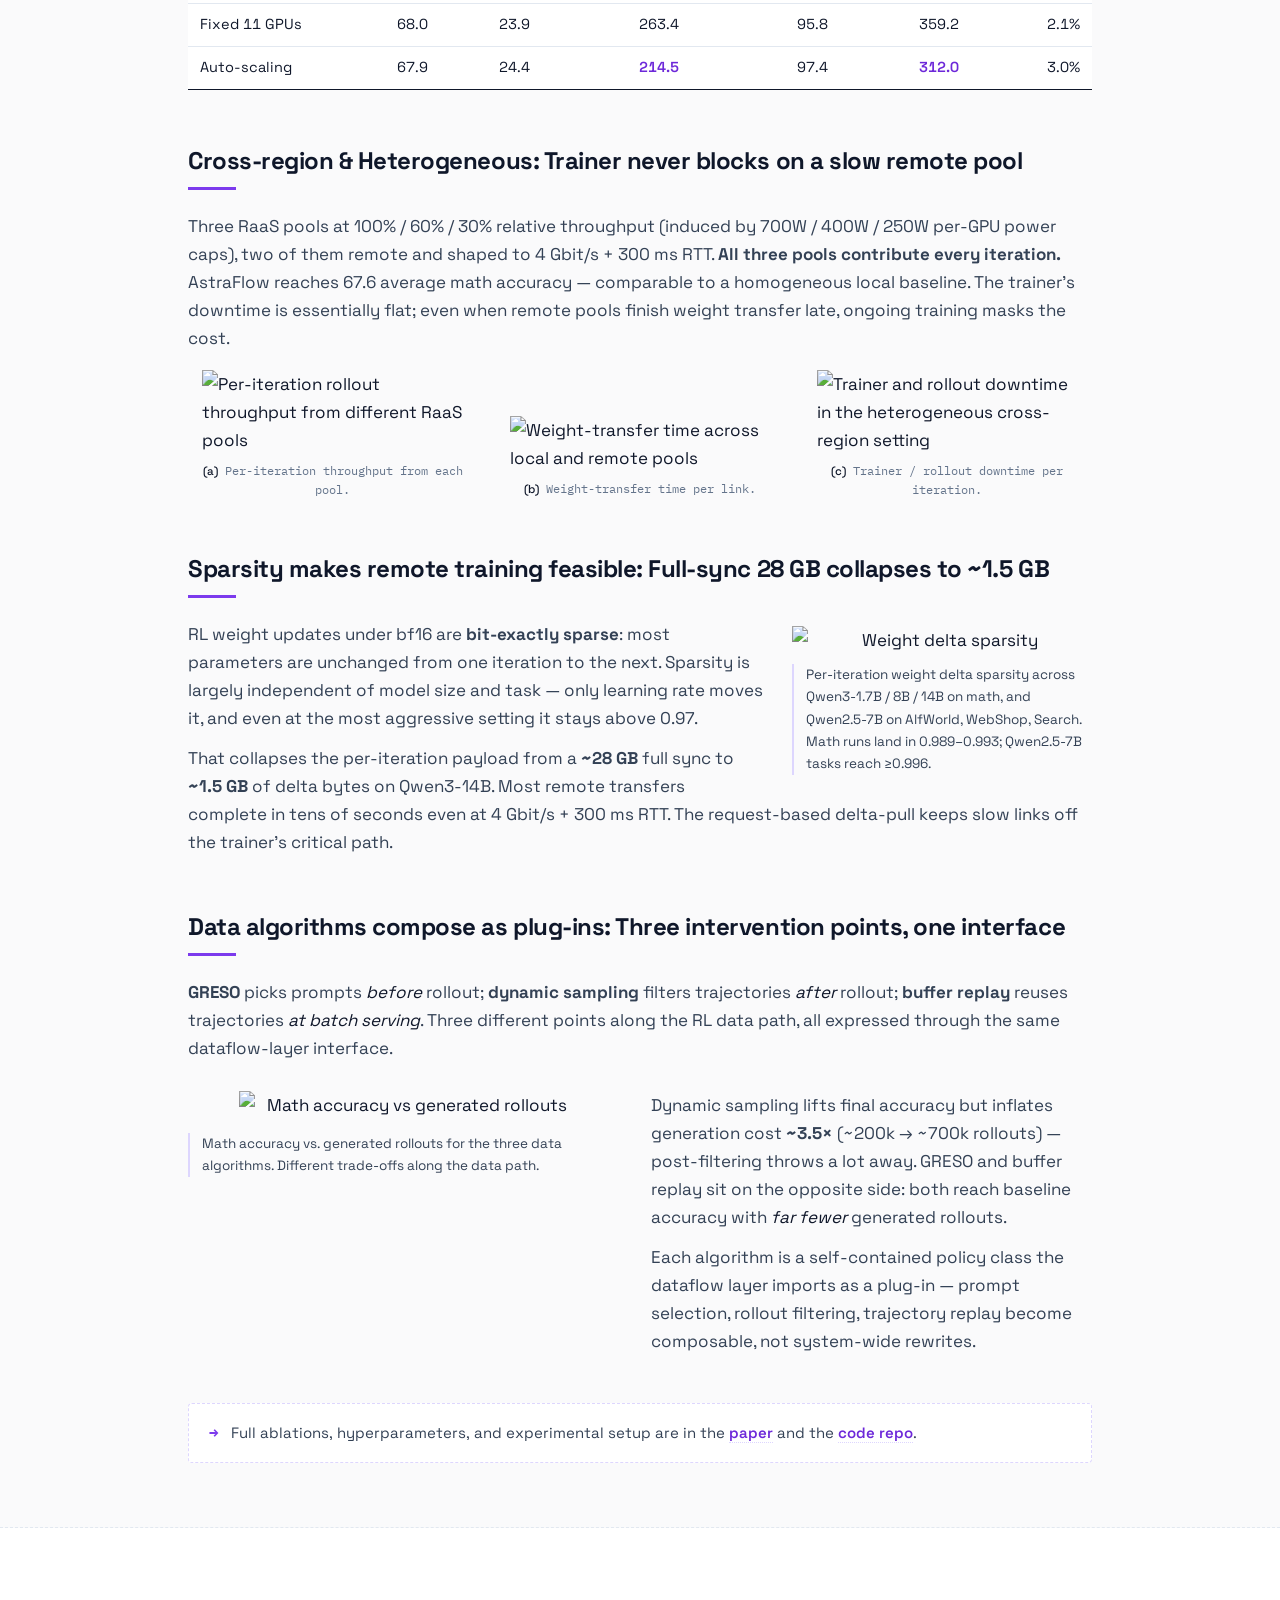
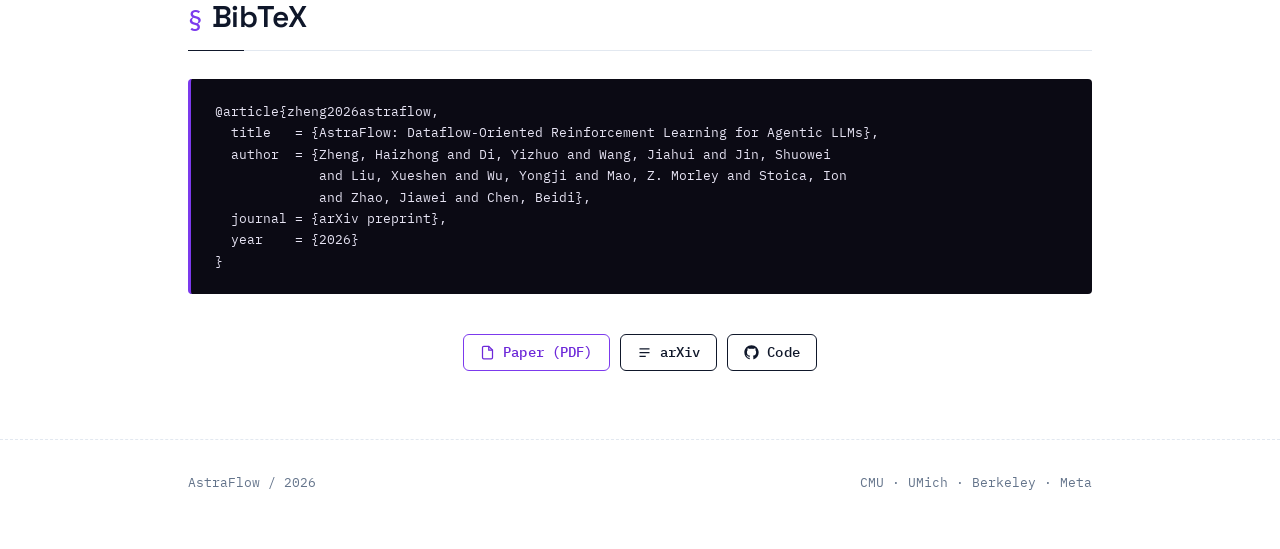
==== commit 8a9f9960: "docs: reword multi-agent finding heading on website Change the finding heading from "Multi-policy" t" ====
--- a/docs/web/index.html
+++ b/docs/web/index.html
@@ -874,7 +874,7 @@
     </div>
 
     <!-- Finding 1 -->
-    <h3 id="finding-multi-policy">Multi-policy: 2.7× faster than verl-based MAS RL, +5.4 pp better than single-policy</h3>
+    <h3 id="finding-multi-policy">Multi-agent RL: 2.7× faster than verl-based MAS RL, +5.4 pp better than single-policy</h3>
     <p>
       AstraFlow expresses multi-policy workflows as <em>workflow-level changes</em>, not pipeline modifications. To the best of our knowledge, AstraFlow is the <b>first LLM RL framework to support fully asynchronous multi-policy collaborative training</b>. Dr.MAS inherits verl's colocated synchronous execution, so long-tail multi-agent rollouts stall the iteration — AstraFlow's async dataflow doesn't.
     </p>
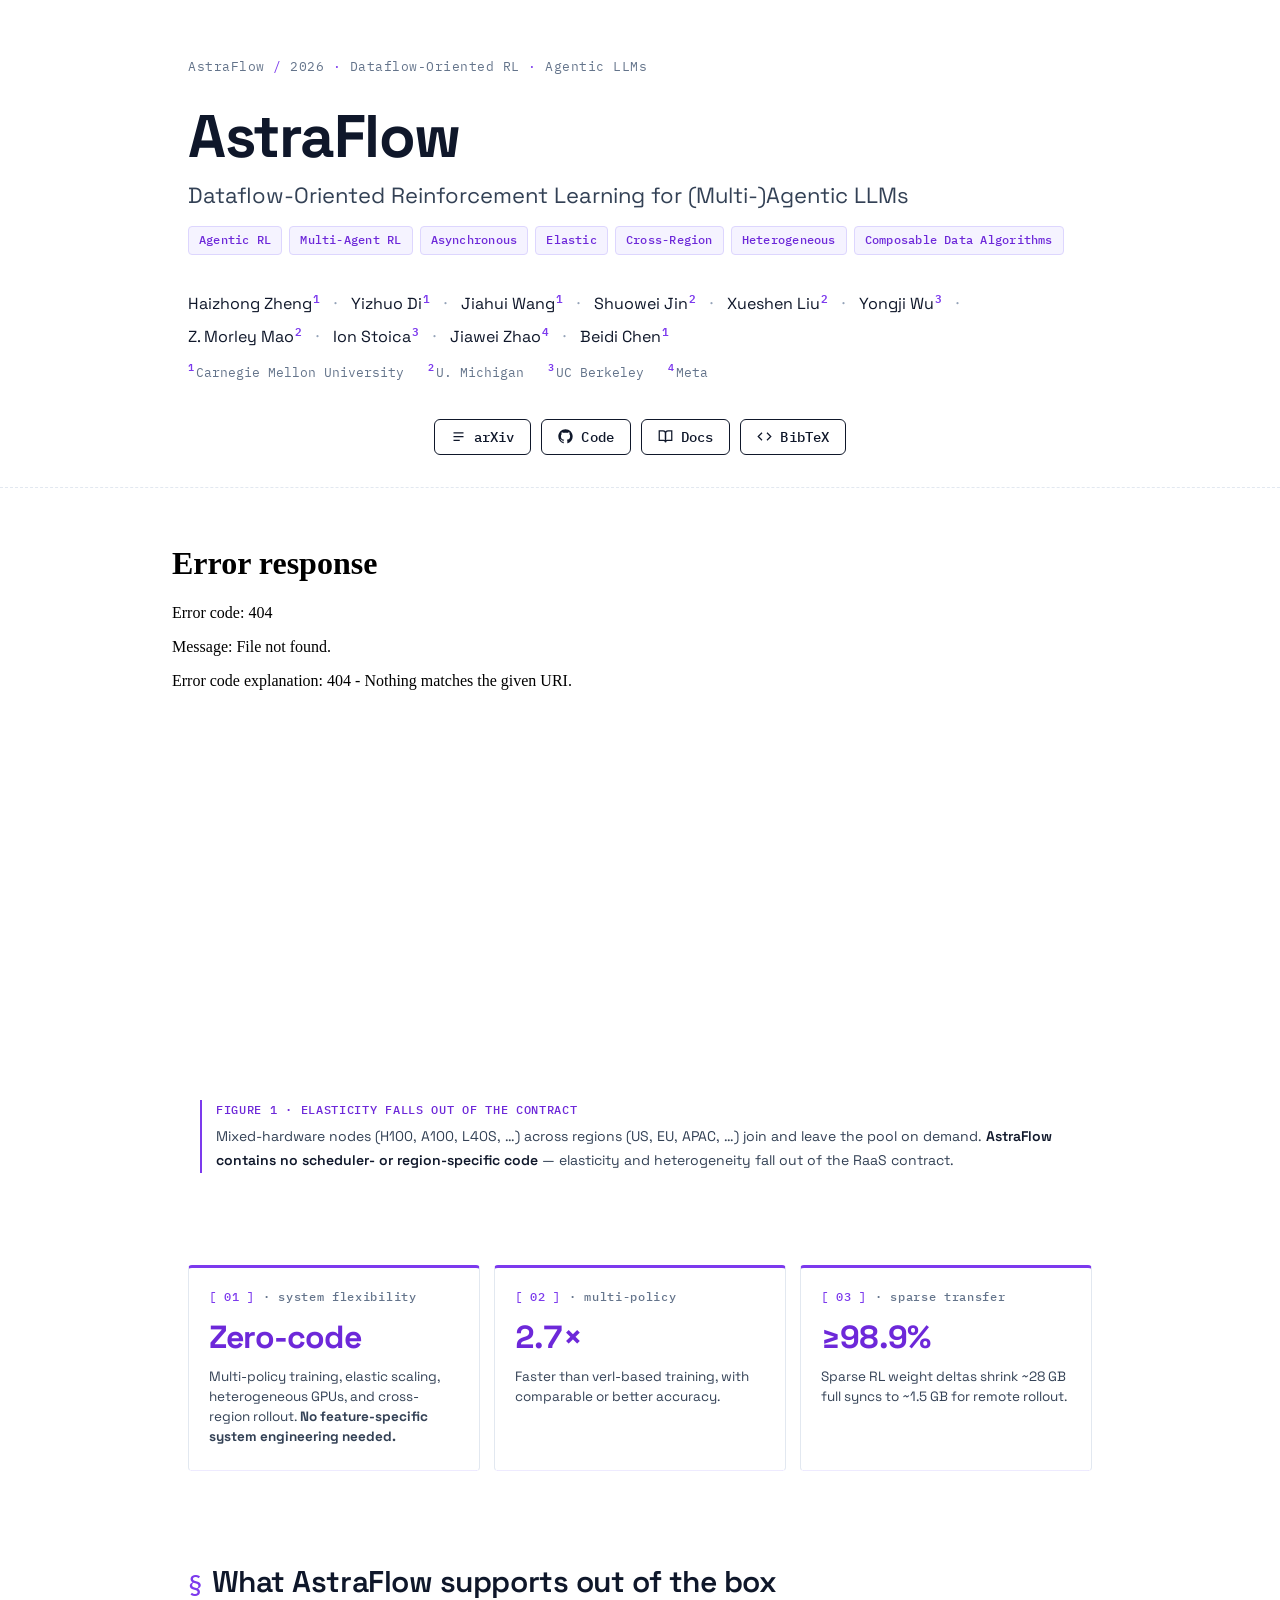
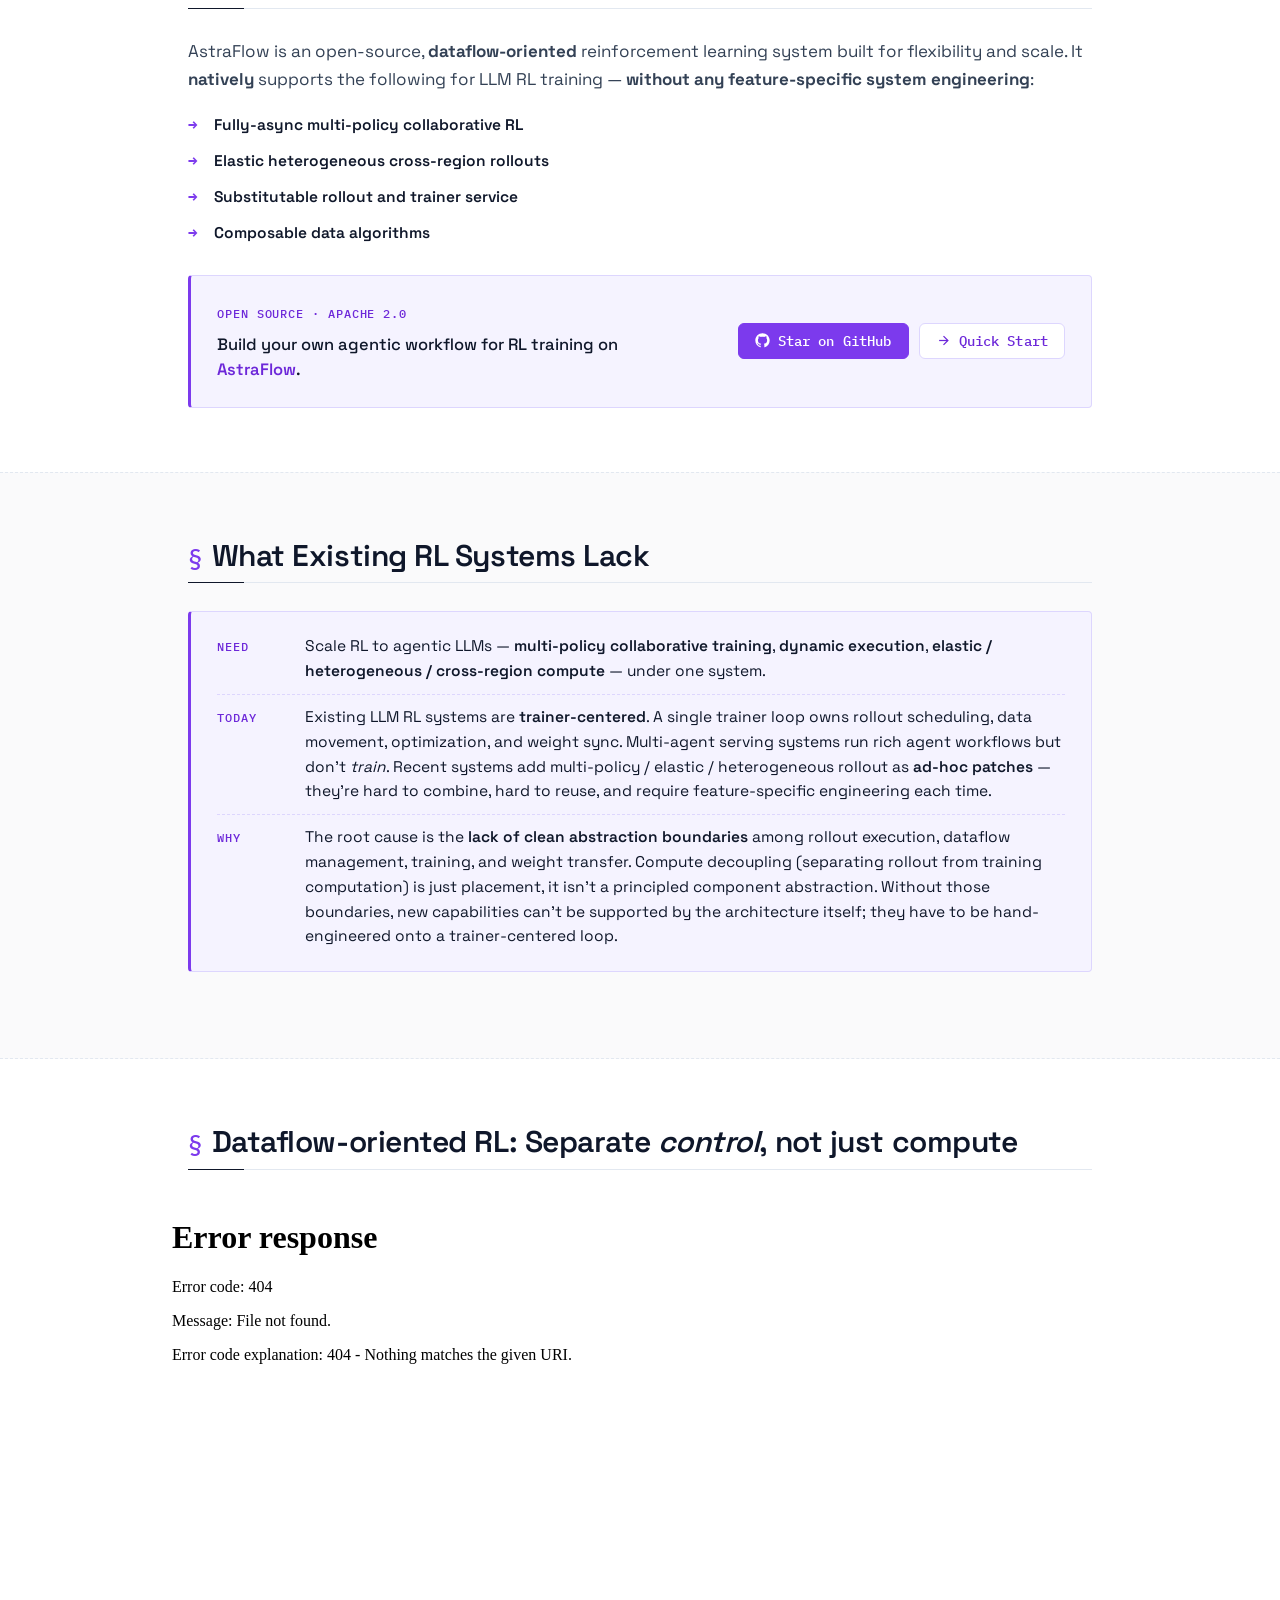
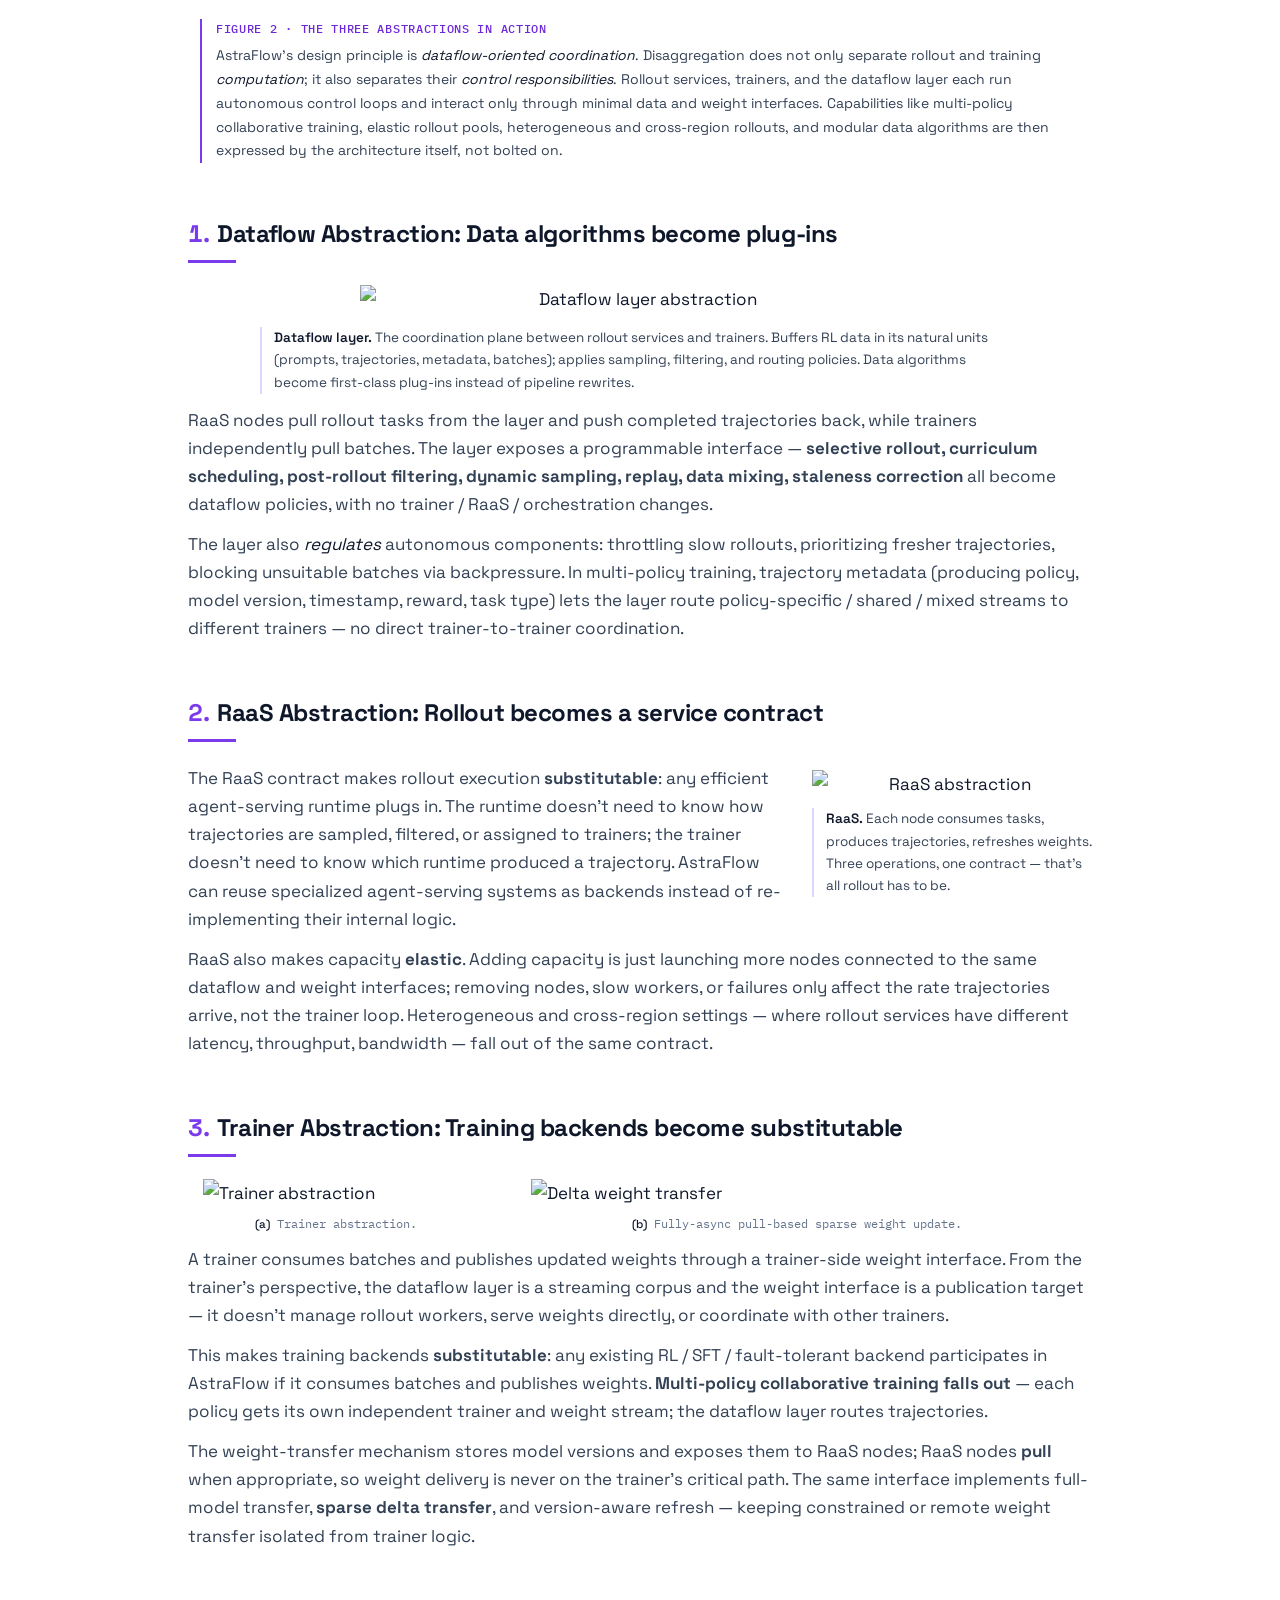
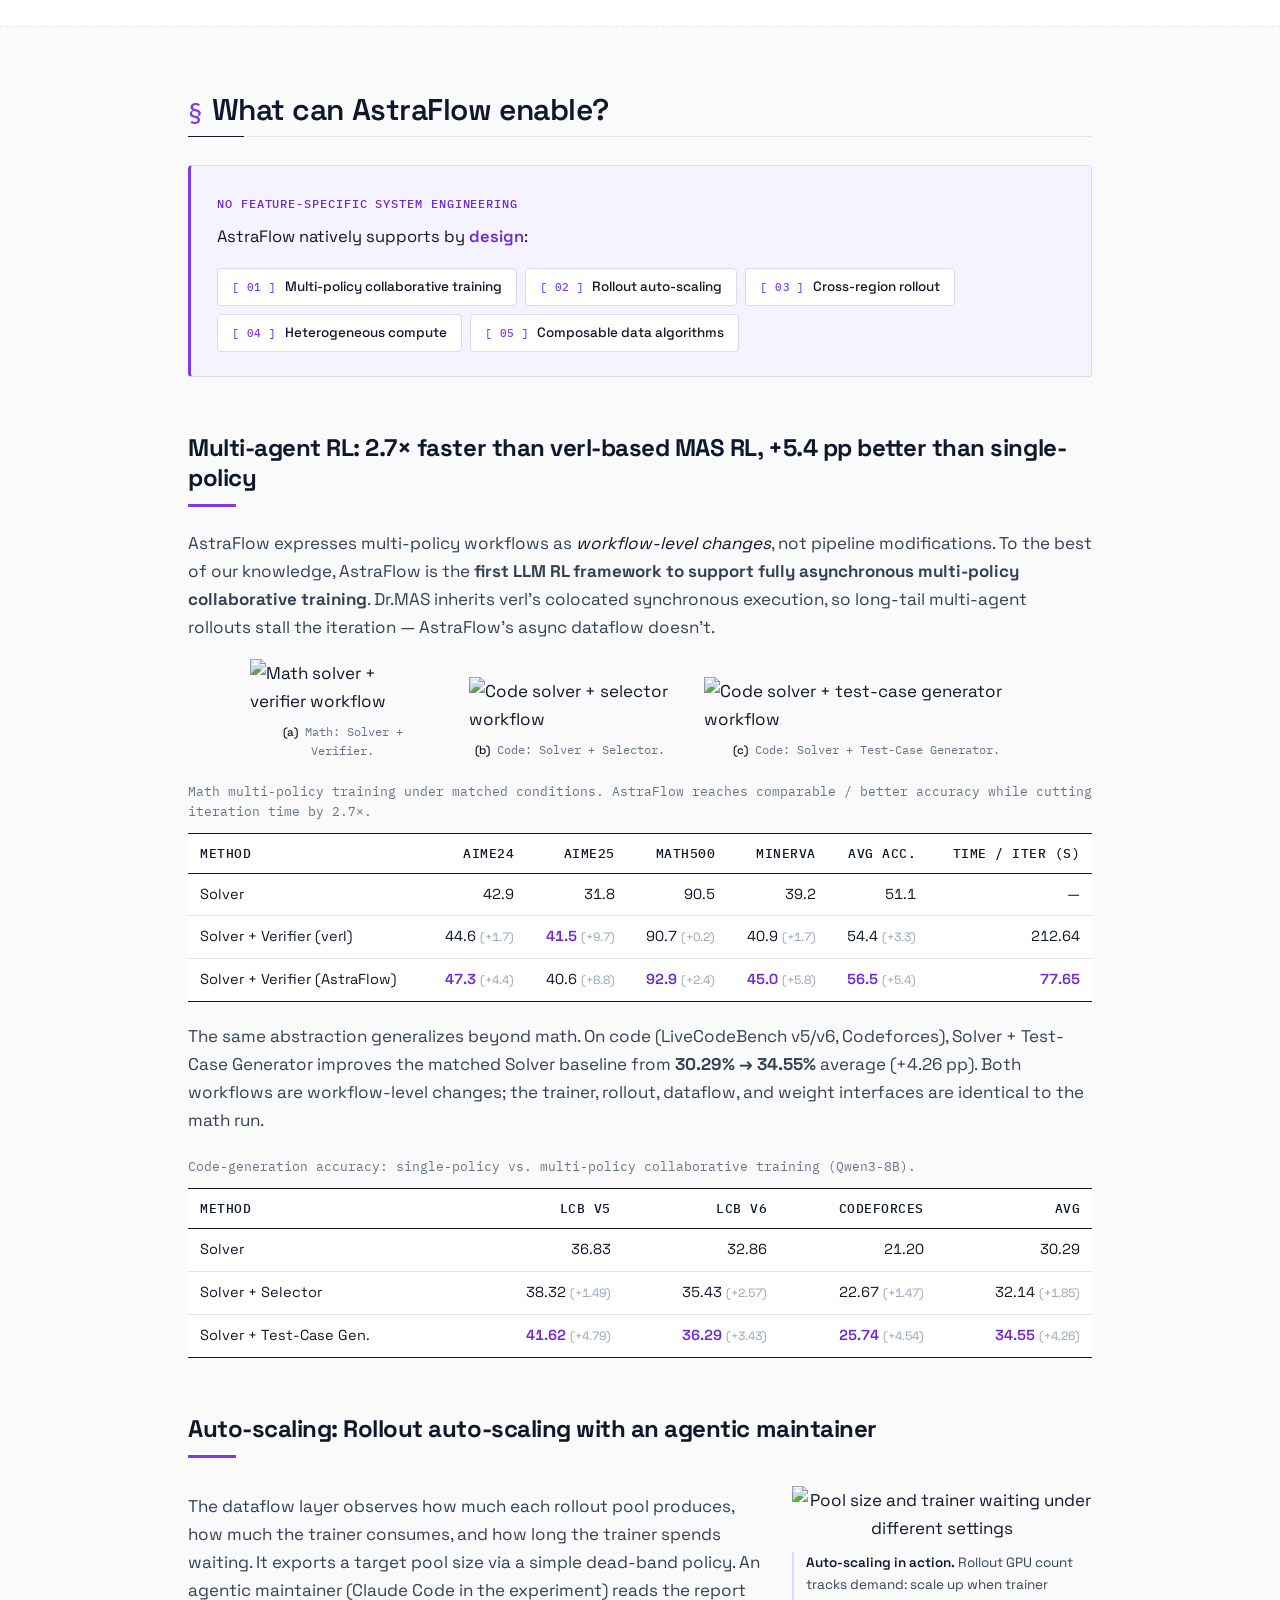
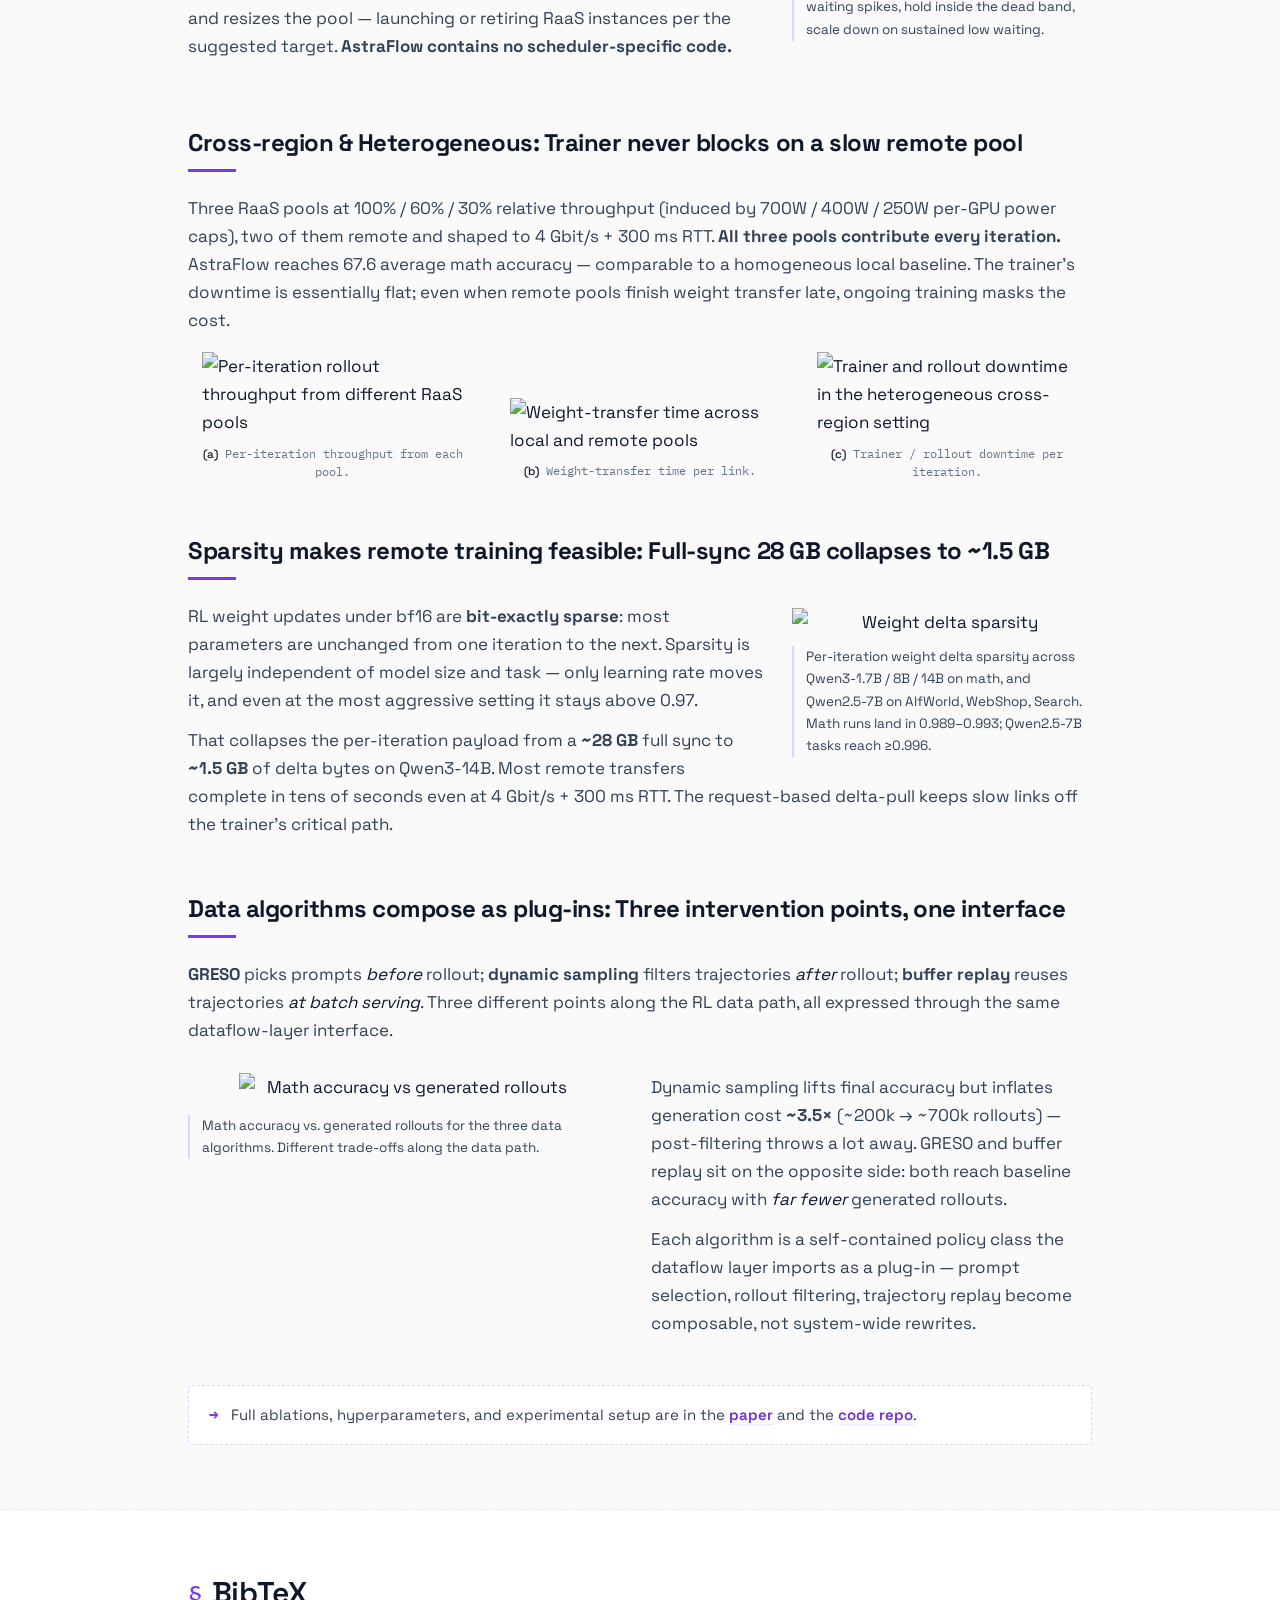
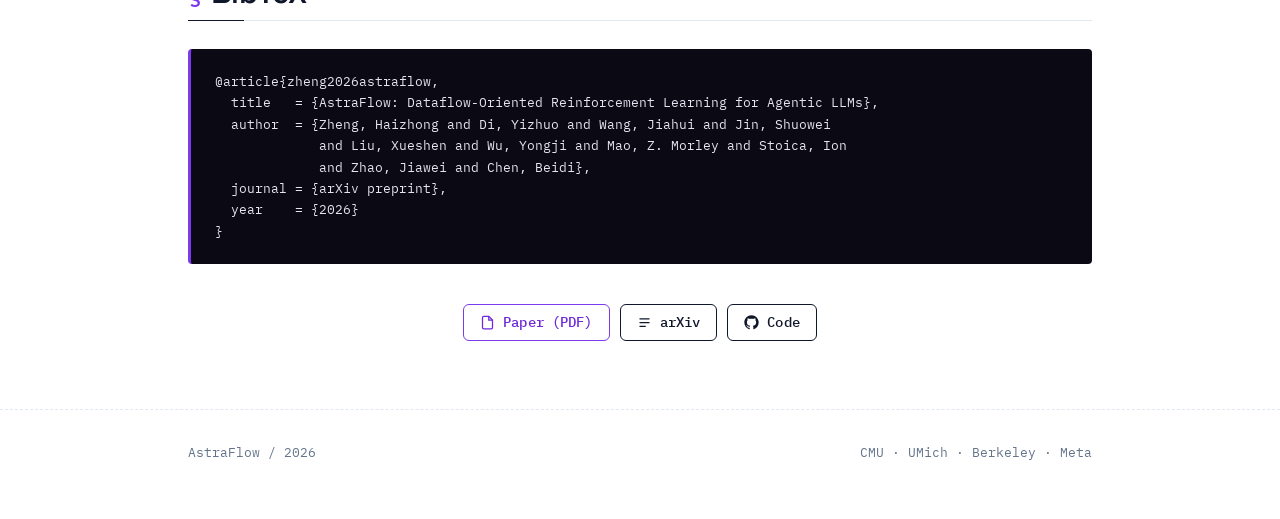
==== commit 1e265261: "docs: restructure AstraFlow project landing page - Add keyword topic tags below the page subtitle - " ====
--- a/docs/web/index.html
+++ b/docs/web/index.html
@@ -79,10 +79,27 @@
   .subtitle {
     color: var(--ink-soft);
     font-size: clamp(18px, 2vw, 22px);
-    margin: 0 0 36px;
+    margin: 0 0 16px;
     font-weight: 400;
     max-width: 860px;
     line-height: 1.4;
+  }
+  .keywords {
+    display: flex;
+    flex-wrap: wrap;
+    gap: 7px;
+    margin: 0 0 34px;
+  }
+  .kw {
+    font-family: 'IBM Plex Mono', monospace;
+    font-size: 11.5px;
+    font-weight: 500;
+    letter-spacing: 0.02em;
+    color: var(--accent-strong);
+    background: var(--accent-soft);
+    border: 1px solid var(--accent-line);
+    border-radius: 4px;
+    padding: 4px 10px;
   }
 
   .authors {
@@ -204,17 +221,16 @@
     font-size: 30px;
     font-weight: 600;
     letter-spacing: -0.015em;
+    line-height: 1.25;
     margin: 0 0 4px;
     color: var(--ink);
-    display: flex;
-    align-items: baseline;
-    gap: 10px;
   }
   section h2 .glyph {
     color: var(--accent);
     font-family: 'IBM Plex Mono', monospace;
     font-weight: 500;
     font-size: 24px;
+    margin-right: 10px;
   }
   section .rule {
     height: 1px;
@@ -242,6 +258,11 @@
     width: 48px;
     height: 3px;
     background: var(--accent);
+  }
+  section h3 .h3-num {
+    color: var(--accent);
+    margin-right: 8px;
+    font-variant-numeric: tabular-nums;
   }
   section h4 {
     font-family: 'IBM Plex Mono', monospace;
@@ -382,6 +403,97 @@
     font-size: 11px;
     font-weight: 500;
     letter-spacing: 0.04em;
+  }
+
+  /* NATIVE SUPPORT — open-source capability list */
+  .native-list {
+    margin: 20px 0 0;
+    padding: 0;
+    list-style: none;
+    display: flex;
+    flex-direction: column;
+    gap: 12px;
+  }
+  .native-list li {
+    position: relative;
+    padding-left: 26px;
+    color: var(--ink-soft);
+    font-size: 15.5px;
+    line-height: 1.55;
+  }
+  .native-list li::before {
+    content: '→';
+    position: absolute;
+    left: 0;
+    top: 0;
+    color: var(--accent);
+    font-family: 'IBM Plex Mono', monospace;
+    font-weight: 600;
+  }
+  .native-list li b { color: var(--ink); font-weight: 600; }
+
+  /* OPEN-SOURCE CTA — refined panel, matches .capabilities */
+  .oss-cta {
+    margin: 30px 0 0;
+    padding: 22px 26px 24px;
+    border-radius: 4px;
+    background: var(--accent-soft);
+    border: 1px solid var(--accent-line);
+    border-left: 3px solid var(--accent);
+    display: flex;
+    align-items: center;
+    justify-content: space-between;
+    flex-wrap: wrap;
+    gap: 18px 28px;
+  }
+  .oss-cta-tag {
+    display: inline-block;
+    font-family: 'IBM Plex Mono', monospace;
+    color: var(--accent-strong);
+    font-size: 11.5px;
+    font-weight: 500;
+    letter-spacing: 0.08em;
+    text-transform: uppercase;
+    margin-bottom: 9px;
+  }
+  .oss-cta-text {
+    margin: 0;
+    color: var(--ink);
+    font-size: 16.5px;
+    font-weight: 500;
+    line-height: 1.5;
+    max-width: 430px;
+  }
+  .oss-cta-text em {
+    color: var(--accent-strong);
+    font-style: normal;
+    font-weight: 600;
+  }
+  .oss-cta-actions { display: flex; gap: 10px; flex-wrap: wrap; }
+  .oss-cta .btn-star {
+    background: var(--accent);
+    border-color: var(--accent);
+    color: #fff !important;
+  }
+  .oss-cta .btn-star:hover {
+    background: var(--accent-strong);
+    border-color: var(--accent-strong);
+    color: #fff !important;
+    transform: translateY(-2px);
+  }
+  .oss-cta .btn-doc {
+    background: var(--bg);
+    border-color: var(--accent-line);
+    color: var(--accent-strong) !important;
+  }
+  .oss-cta .btn-doc:hover {
+    background: var(--accent);
+    border-color: var(--accent);
+    color: #fff !important;
+    transform: translateY(-2px);
+  }
+  @media (max-width: 560px) {
+    .oss-cta { flex-direction: column; align-items: flex-start; }
   }
 
   /* POINTER — "more in the paper" */
@@ -676,6 +788,16 @@
     <h1 class="title">AstraFlow</h1>
     <p class="subtitle">Dataflow-Oriented Reinforcement Learning for (Multi-)Agentic LLMs</p>
 
+    <div class="keywords">
+      <span class="kw">Agentic RL</span>
+      <span class="kw">Multi-Agent RL</span>
+      <span class="kw">Asynchronous</span>
+      <span class="kw">Elastic</span>
+      <span class="kw">Cross-Region</span>
+      <span class="kw">Heterogeneous</span>
+      <span class="kw">Composable Data Algorithms</span>
+    </div>
+
     <div class="authors">
       <span class="author">Haizhong Zheng<sup>1</sup></span><span class="sep">·</span>
       <span class="author">Yizhuo Di<sup>1</sup></span><span class="sep">·</span>
@@ -700,11 +822,11 @@
         <svg viewBox="0 0 24 24" fill="none" stroke="currentColor" stroke-width="2"><path d="M4 6h16M4 12h16M4 18h10"/></svg>
         arXiv
       </a>
-      <a class="btn" href="https://github.com/haizhongzheng/astraflow">
+      <a class="btn" href="https://github.com/Infini-AI-Lab/astraflow">
         <svg viewBox="0 0 24 24" fill="currentColor"><path d="M12 .5C5.65.5.5 5.65.5 12c0 5.08 3.29 9.39 7.86 10.91.58.11.79-.25.79-.55v-2.1c-3.2.7-3.88-1.36-3.88-1.36-.52-1.33-1.28-1.69-1.28-1.69-1.04-.71.08-.7.08-.7 1.16.08 1.77 1.19 1.77 1.19 1.03 1.76 2.7 1.25 3.36.96.1-.74.4-1.25.72-1.54-2.55-.29-5.24-1.28-5.24-5.69 0-1.26.45-2.29 1.18-3.1-.12-.29-.51-1.46.11-3.04 0 0 .97-.31 3.18 1.18.92-.25 1.91-.38 2.89-.39.98 0 1.97.13 2.89.39 2.21-1.49 3.18-1.18 3.18-1.18.62 1.58.23 2.75.11 3.04.74.81 1.18 1.84 1.18 3.1 0 4.42-2.69 5.4-5.25 5.68.41.35.78 1.04.78 2.1v3.11c0 .3.21.66.8.55C20.21 21.39 23.5 17.08 23.5 12 23.5 5.65 18.35.5 12 .5z"/></svg>
         Code
       </a>
-      <a class="btn" href="https://haizhongzheng.github.io/astraflow/docs/">
+      <a class="btn" href="https://Infini-AI-Lab.github.io/astraflow/docs/">
         <svg viewBox="0 0 24 24" fill="none" stroke="currentColor" stroke-width="2"><path d="M2 3h6a4 4 0 0 1 4 4v14a3 3 0 0 0-3-3H2z"/><path d="M22 3h-6a4 4 0 0 0-4 4v14a3 3 0 0 1 3-3h7z"/></svg>
         Docs
       </a>
@@ -751,14 +873,43 @@
 </section>
 
 <!-- WHY THIS IS HARD TODAY — single callout, replaces "The problem" section -->
+<!-- WHAT ASTRAFLOW SUPPORTS NATIVELY — open-source pitch -->
+<section style="padding-top: 0;">
+  <div class="container">
+    <h2><span class="glyph">§</span>What AstraFlow supports out of the box</h2>
+    <div class="rule"></div>
+    <p>
+      AstraFlow is an open-source, <b>dataflow-oriented</b> reinforcement learning system built for flexibility and scale. It <b>natively</b> supports the following for LLM RL training — <b>without any feature-specific system engineering</b>:
+    </p>
+    <ul class="native-list">
+      <li><b>Fully-async multi-policy collaborative RL</b></li>
+      <li><b>Elastic heterogeneous cross-region rollouts</b></li>
+      <li><b>Substitutable rollout and trainer service</b></li>
+      <li><b>Composable data algorithms</b></li>
+    </ul>
+    <div class="oss-cta">
+      <div class="oss-cta-body">
+        <span class="oss-cta-tag">Open source · Apache 2.0</span>
+        <p class="oss-cta-text">Build your own agentic workflow for RL training on <em>AstraFlow</em>.</p>
+      </div>
+      <div class="oss-cta-actions">
+        <a class="btn btn-star" href="https://github.com/Infini-AI-Lab/astraflow">
+          <svg viewBox="0 0 24 24" fill="currentColor"><path d="M12 .5C5.65.5.5 5.65.5 12c0 5.08 3.29 9.39 7.86 10.91.58.11.79-.25.79-.55v-2.1c-3.2.7-3.88-1.36-3.88-1.36-.52-1.33-1.28-1.69-1.28-1.69-1.04-.71.08-.7.08-.7 1.16.08 1.77 1.19 1.77 1.19 1.03 1.76 2.7 1.25 3.36.96.1-.74.4-1.25.72-1.54-2.55-.29-5.24-1.28-5.24-5.69 0-1.26.45-2.29 1.18-3.1-.12-.29-.51-1.46.11-3.04 0 0 .97-.31 3.18 1.18.92-.25 1.91-.38 2.89-.39.98 0 1.97.13 2.89.39 2.21-1.49 3.18-1.18 3.18-1.18.62 1.58.23 2.75.11 3.04.74.81 1.18 1.84 1.18 3.1 0 4.42-2.69 5.4-5.25 5.68.41.35.78 1.04.78 2.1v3.11c0 .3.21.66.8.55C20.21 21.39 23.5 17.08 23.5 12 23.5 5.65 18.35.5 12 .5z"/></svg>
+          Star on GitHub
+        </a>
+        <a class="btn btn-doc" href="https://Infini-AI-Lab.github.io/astraflow/docs/get-started/installation.html">
+          <svg viewBox="0 0 24 24" fill="none" stroke="currentColor" stroke-width="2"><polyline points="5 12 19 12"/><polyline points="12 5 19 12 12 19"/></svg>
+          Quick Start
+        </a>
+      </div>
+    </div>
+  </div>
+</section>
+
 <section class="alt">
   <div class="container">
     <h2><span class="glyph">§</span>What Existing RL Systems Lack</h2>
     <div class="rule"></div>
-
-    <p>
-      LLMs are moving from standalone use into complex agentic systems — coding agents, search agents, multi-agent workflows. RL is the key technique for improving them, but scaling RL to agentic LLMs is hard. The workloads are complex (dynamic execution, multi-policy coordination), and the underlying compute is diverse (elastic, heterogeneous, distributed). Existing systems can be made to do <em>parts</em> of this, but each part is a separate patch on the same rigid pipeline.
-    </p>
 
     <div class="callout">
       <div class="row">
@@ -791,16 +942,12 @@
     </div>
     <div class="caption">
       <span class="label">Figure 2 · The three abstractions in action</span>
-      AstraFlow training a multi-policy workflow on an elastic, heterogeneous, cross-region rollout pool: <b>All at once, with no feature-specific code</b>. Three components (dataflow layer, RaaS pool, trainer pool) each run their own control loop and interact only through data and weight interfaces. Multi-policy, elasticity, and cross-region rollout are not bolted on, they fall out of the architecture.
+      AstraFlow's design principle is <em>dataflow-oriented coordination</em>. Disaggregation does not only separate rollout and training <em>computation</em>; it also separates their <em>control responsibilities</em>. Rollout services, trainers, and the dataflow layer each run autonomous control loops and interact only through minimal data and weight interfaces. Capabilities like multi-policy collaborative training, elastic rollout pools, heterogeneous and cross-region rollouts, and modular data algorithms are then expressed by the architecture itself, not bolted on.
     </div>
   </div>
 
   <div class="container">
-    <p>
-      AstraFlow's design principle is <em>dataflow-oriented coordination</em>. Disaggregation does not only separate rollout and training <em>computation</em>; it also separates their <em>control responsibilities</em>. Rollout services, trainers, and the dataflow layer each run autonomous control loops and interact only through minimal data and weight interfaces. Capabilities like multi-policy collaborative training, elastic rollout pools, heterogeneous and cross-region rollouts, and modular data algorithms are then expressed by the architecture itself, not bolted on.
-    </p>
-
-    <h3>Dataflow Abstraction: Data algorithms become plug-ins</h3>
+    <h3><span class="h3-num">1.</span>Dataflow Abstraction: Data algorithms become plug-ins</h3>
 
     <figure class="paper-fig">
       <img src="figs/dataflow-component.svg" alt="Dataflow layer abstraction" style="max-width: 560px;">
@@ -814,7 +961,7 @@
       The layer also <em>regulates</em> autonomous components: throttling slow rollouts, prioritizing fresher trajectories, blocking unsuitable batches via backpressure. In multi-policy training, trajectory metadata (producing policy, model version, timestamp, reward, task type) lets the layer route policy-specific / shared / mixed streams to different trainers — no direct trainer-to-trainer coordination.
     </p>
 
-    <h3>RaaS Abstraction: Rollout becomes a service contract</h3>
+    <h3><span class="h3-num">2.</span>RaaS Abstraction: Rollout becomes a service contract</h3>
 
     <figure class="paper-fig wrap-right lg">
       <img src="figs/raas-abstraction.svg" alt="RaaS abstraction">
@@ -828,7 +975,7 @@
       RaaS also makes capacity <b>elastic</b>. Adding capacity is just launching more nodes connected to the same dataflow and weight interfaces; removing nodes, slow workers, or failures only affect the rate trajectories arrive, not the trainer loop. Heterogeneous and cross-region settings — where rollout services have different latency, throughput, bandwidth — fall out of the same contract.
     </p>
 
-    <h3>Trainer Abstraction: Training backends become substitutable</h3>
+    <h3><span class="h3-num">3.</span>Trainer Abstraction: Training backends become substitutable</h3>
 
     <div class="fig-row cols-2">
       <figure>
@@ -993,6 +1140,7 @@
       </p>
     </div>
 
+    <!-- HIDDEN: auto-scaling results table
     <div class="table-wrap">
       <table class="paper">
         <caption>Auto-scaling vs. fixed pools on Qwen3-14B math. Comparable accuracy and wall-clock to the over-allocated baseline, with 13% lower total GPU-hours.</caption>
@@ -1038,6 +1186,7 @@
         </tbody>
       </table>
     </div>
+    -->
 
     <!-- Finding 3 -->
     <h3 id="finding-cross-region">Cross-region & Heterogeneous: Trainer never blocks on a slow remote pool</h3>
@@ -1096,7 +1245,7 @@
 
     <div class="pointer">
       <span class="arrow">→</span>
-      <span>Full ablations, hyperparameters, and experimental setup are in the <a href="https://arxiv.org/abs/2605.15565">paper</a> and the <a href="https://github.com/haizhongzheng/astraflow">code repo</a>.</span>
+      <span>Full ablations, hyperparameters, and experimental setup are in the <a href="https://arxiv.org/abs/2605.15565">paper</a> and the <a href="https://github.com/Infini-AI-Lab/astraflow">code repo</a>.</span>
     </div>
   </div>
 </section>
@@ -1124,7 +1273,7 @@
         <svg viewBox="0 0 24 24" fill="none" stroke="currentColor" stroke-width="2"><path d="M4 6h16M4 12h16M4 18h10"/></svg>
         arXiv
       </a>
-      <a class="btn" href="https://github.com/haizhongzheng/astraflow">
+      <a class="btn" href="https://github.com/Infini-AI-Lab/astraflow">
         <svg viewBox="0 0 24 24" fill="currentColor"><path d="M12 .5C5.65.5.5 5.65.5 12c0 5.08 3.29 9.39 7.86 10.91.58.11.79-.25.79-.55v-2.1c-3.2.7-3.88-1.36-3.88-1.36-.52-1.33-1.28-1.69-1.28-1.69-1.04-.71.08-.7.08-.7 1.16.08 1.77 1.19 1.77 1.19 1.03 1.76 2.7 1.25 3.36.96.1-.74.4-1.25.72-1.54-2.55-.29-5.24-1.28-5.24-5.69 0-1.26.45-2.29 1.18-3.1-.12-.29-.51-1.46.11-3.04 0 0 .97-.31 3.18 1.18.92-.25 1.91-.38 2.89-.39.98 0 1.97.13 2.89.39 2.21-1.49 3.18-1.18 3.18-1.18.62 1.58.23 2.75.11 3.04.74.81 1.18 1.84 1.18 3.1 0 4.42-2.69 5.4-5.25 5.68.41.35.78 1.04.78 2.1v3.11c0 .3.21.66.8.55C20.21 21.39 23.5 17.08 23.5 12 23.5 5.65 18.35.5 12 .5z"/></svg>
         Code
       </a>
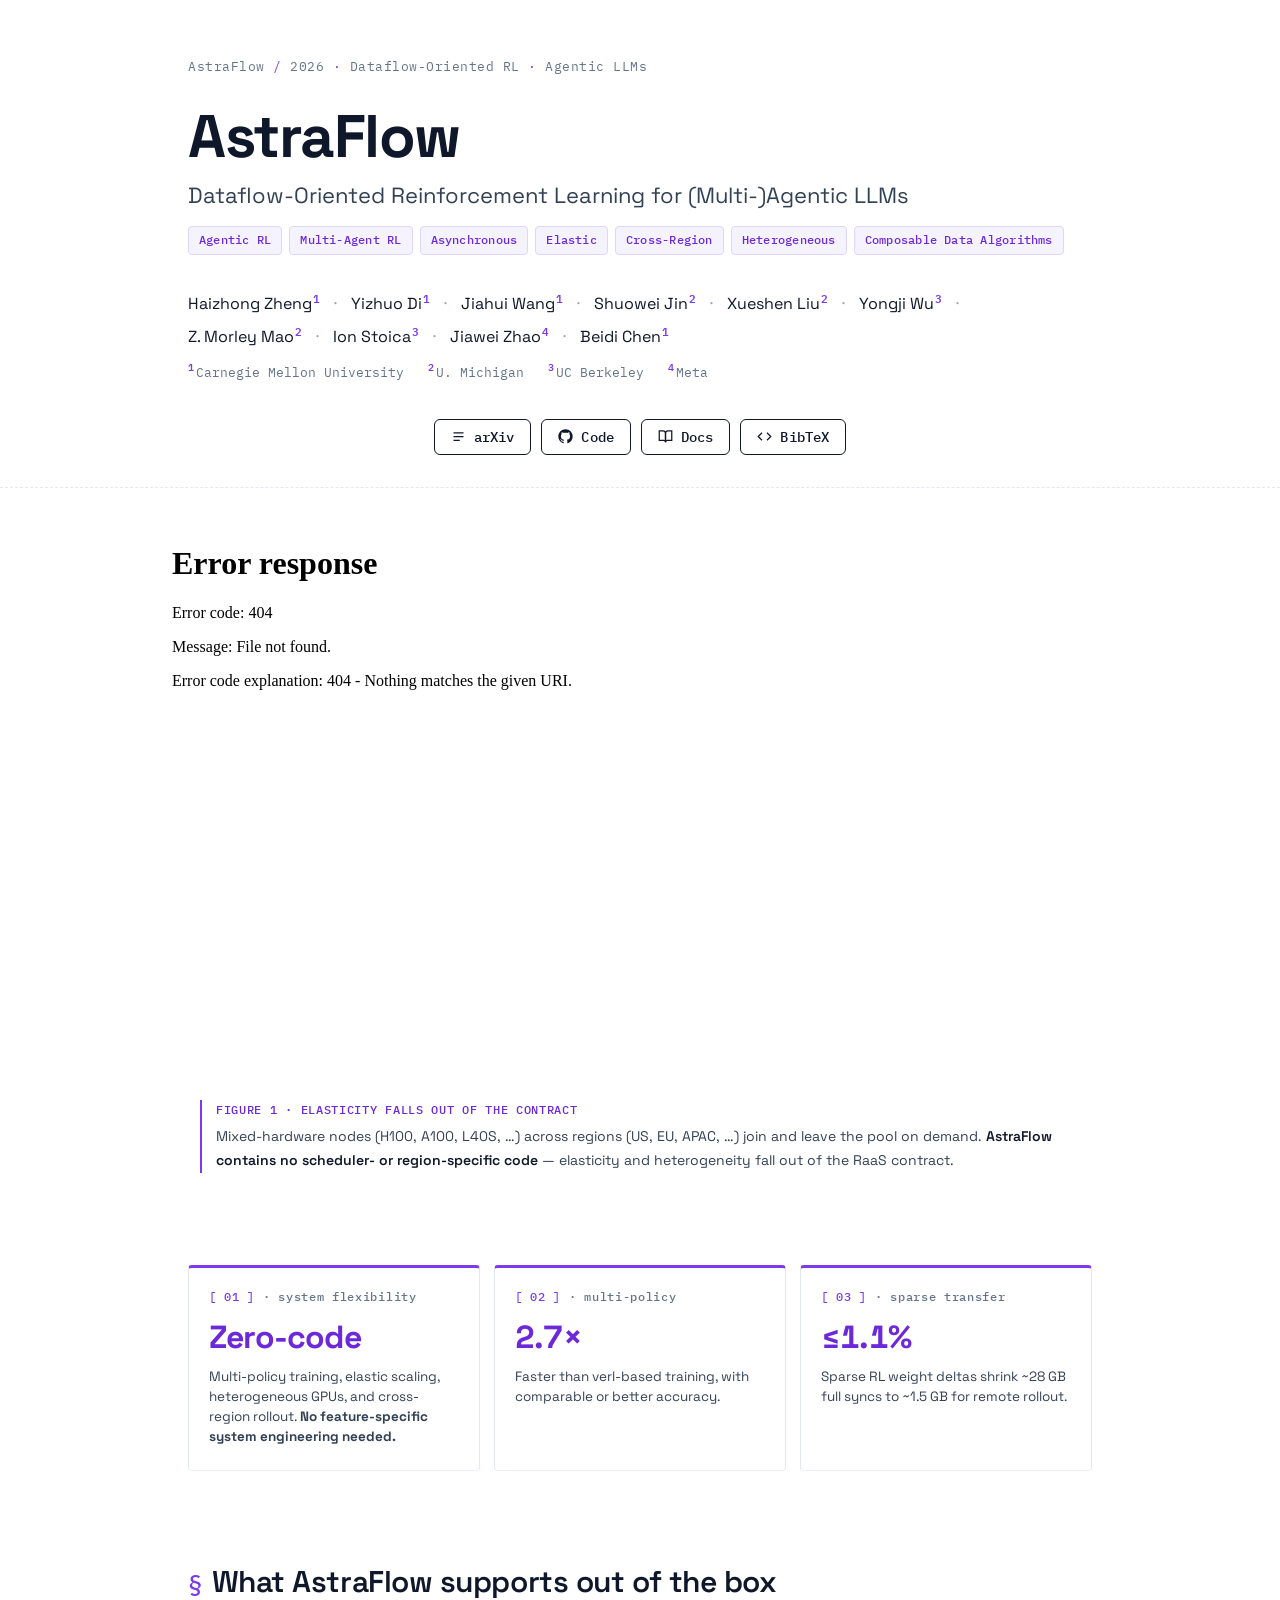
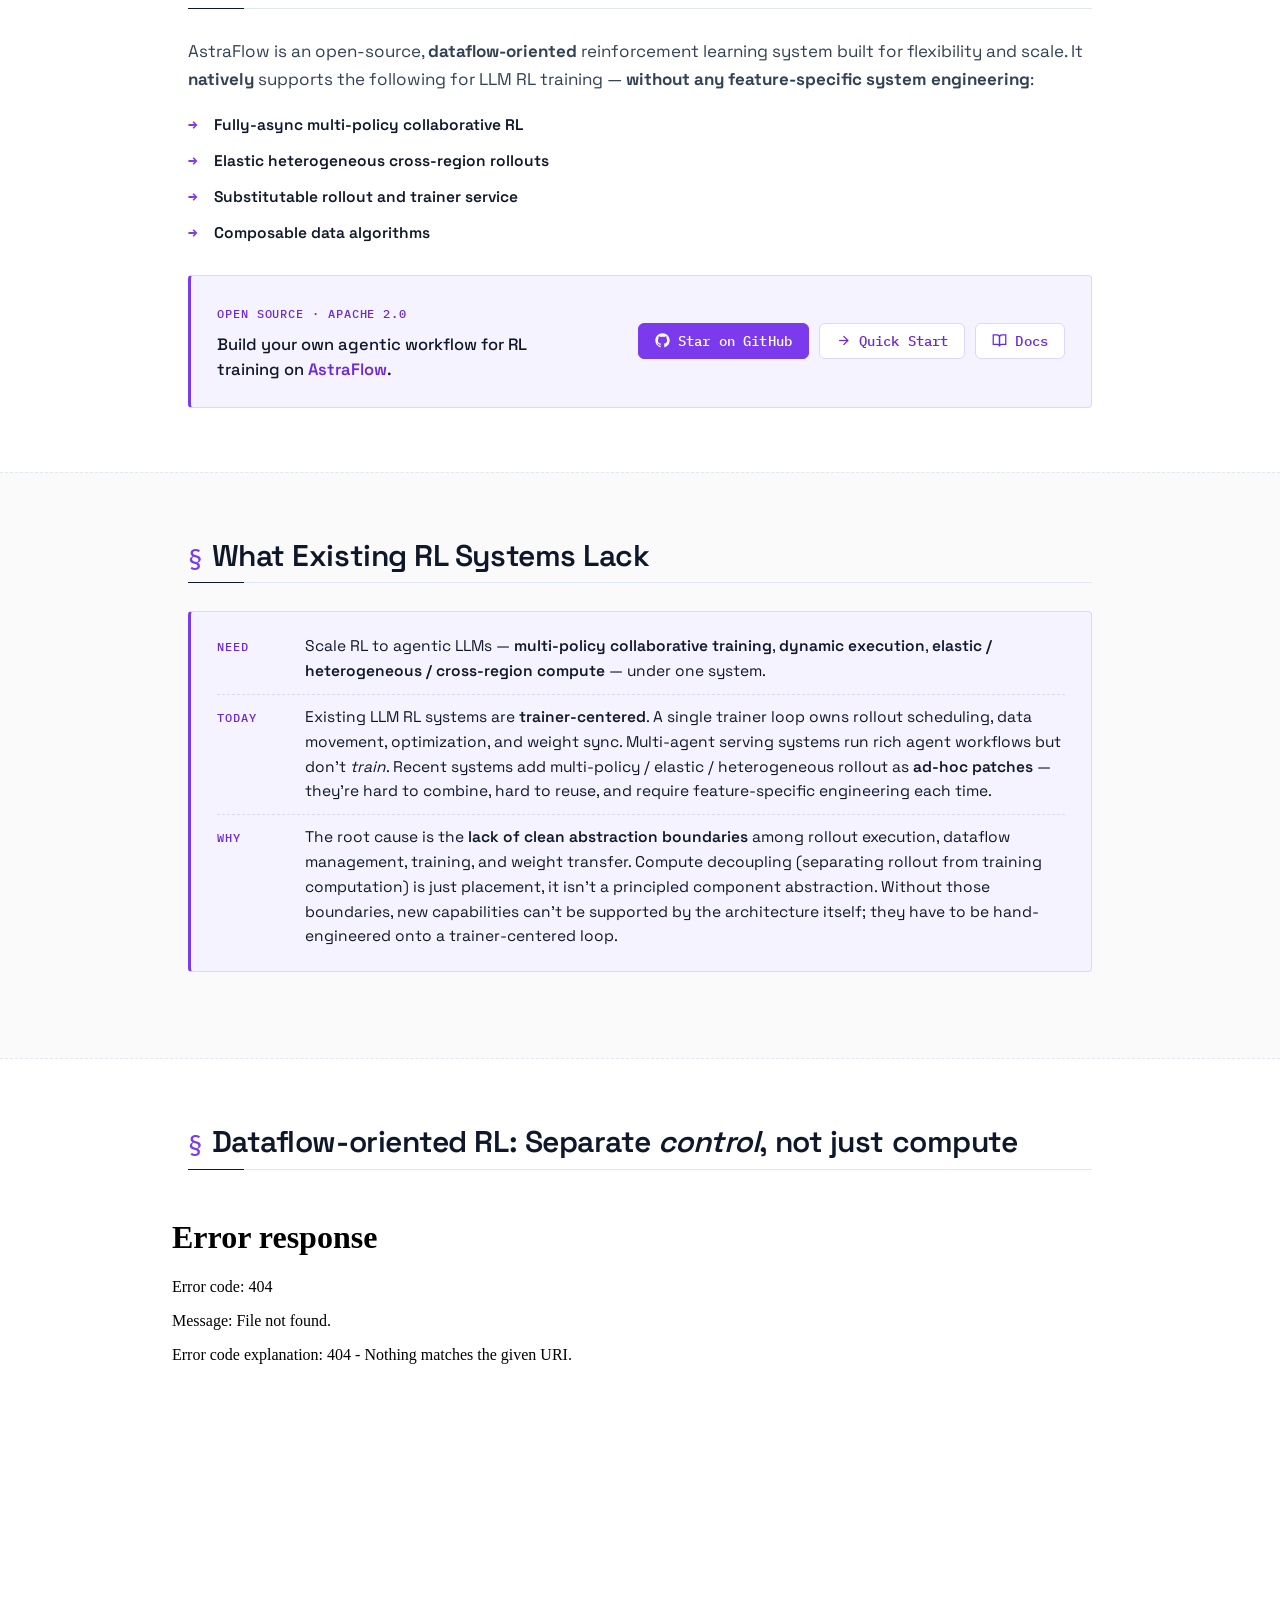
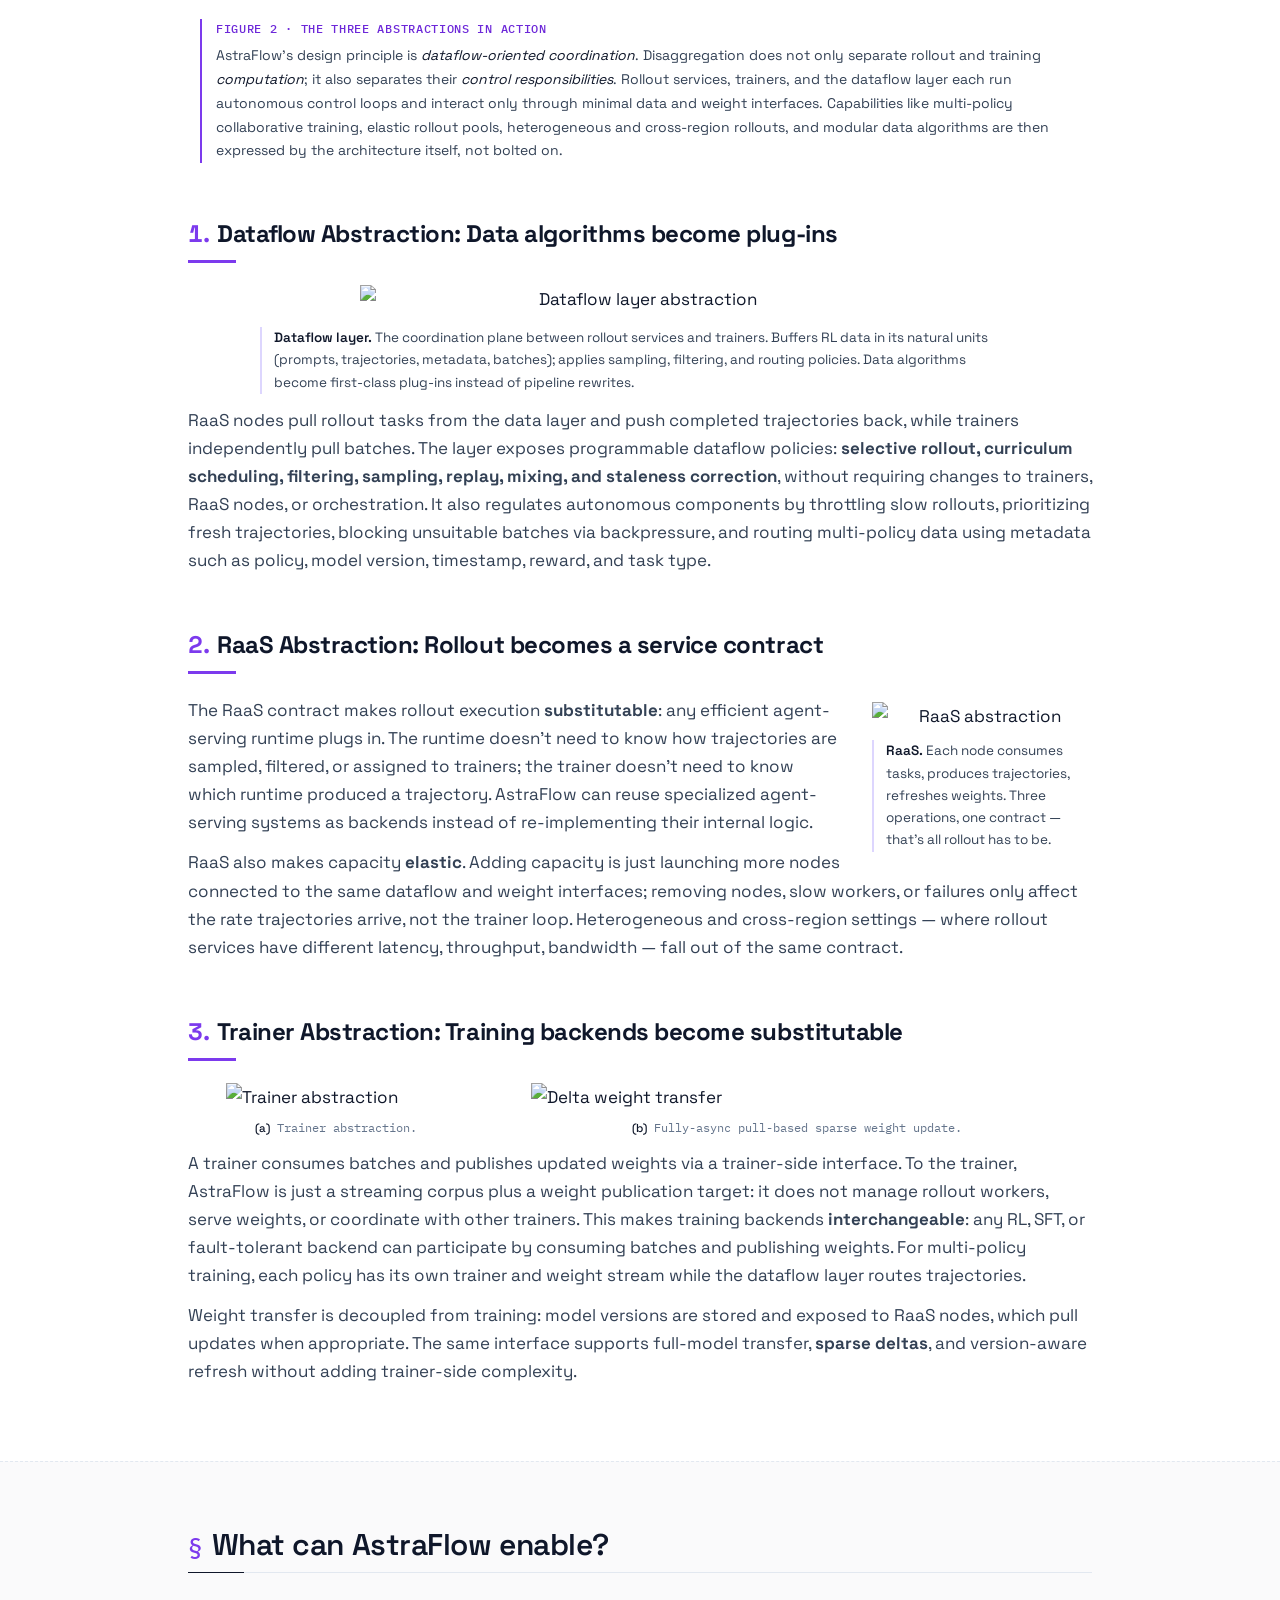
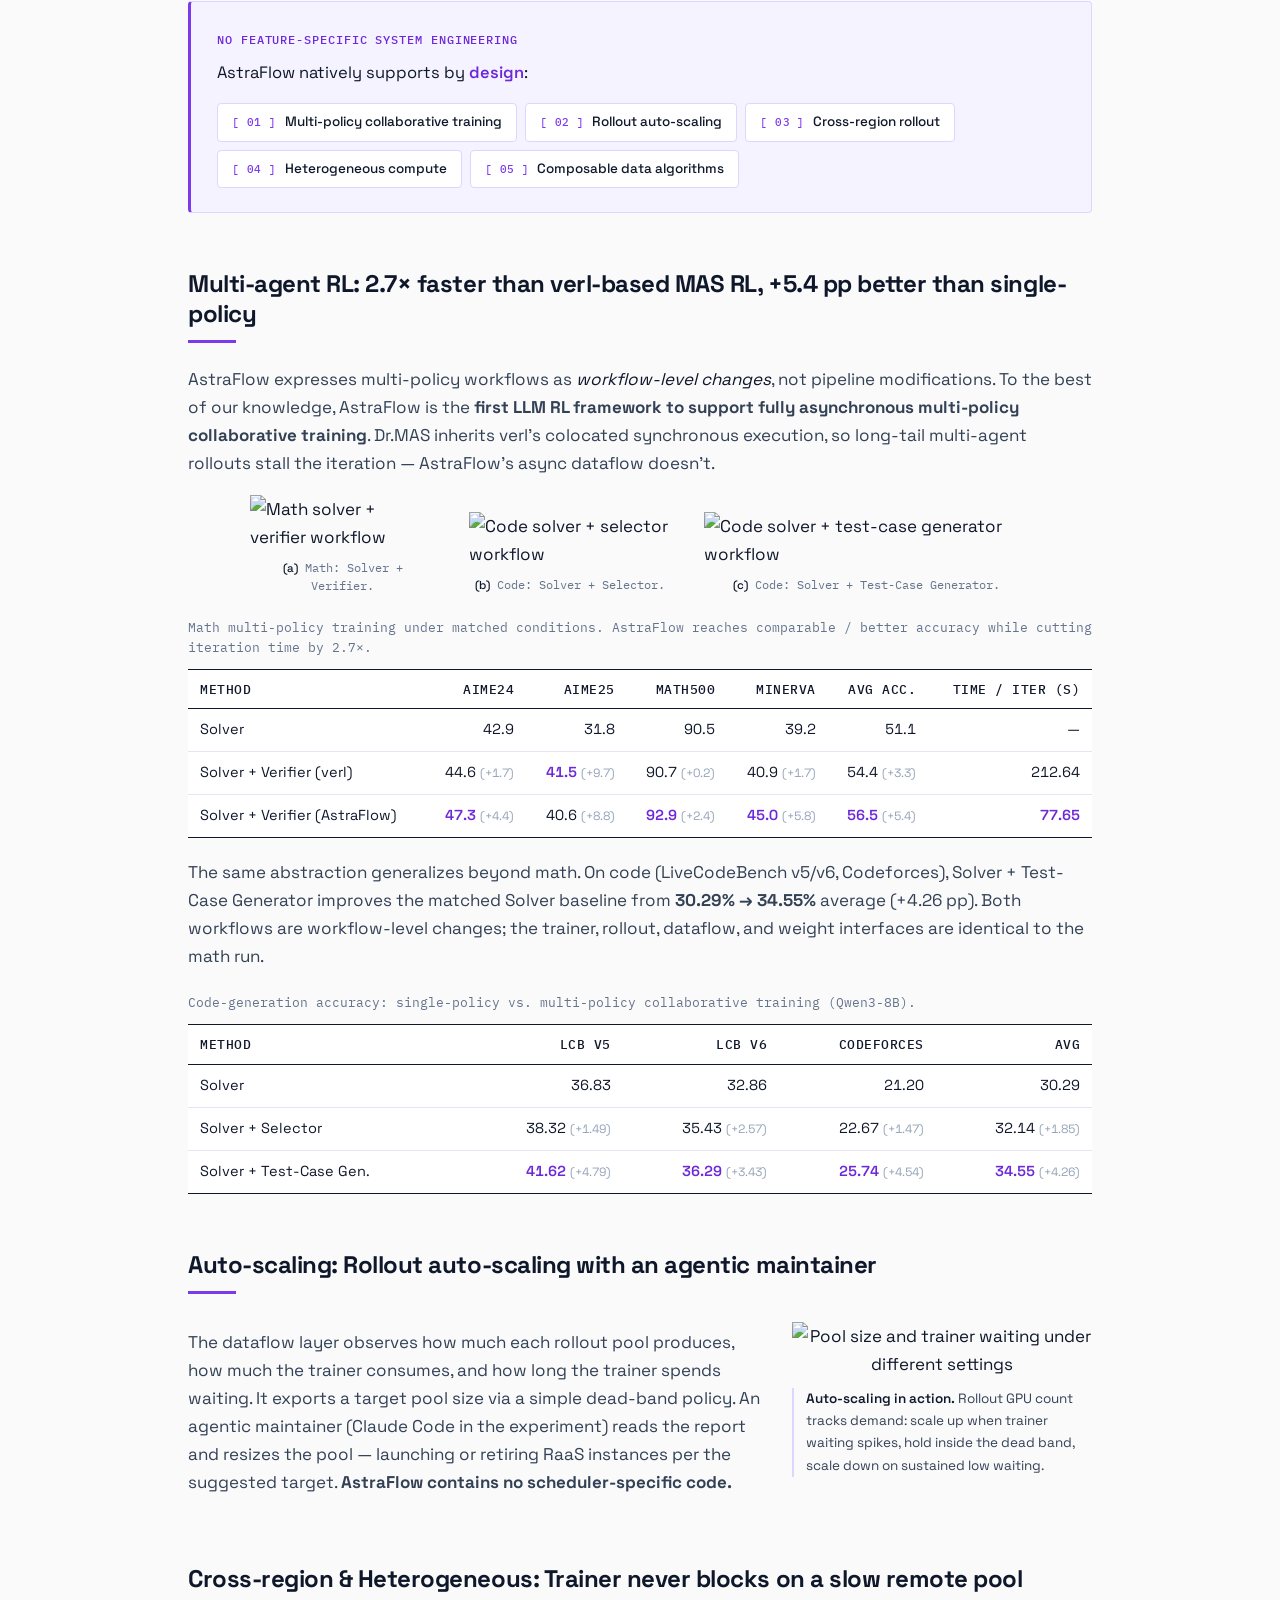
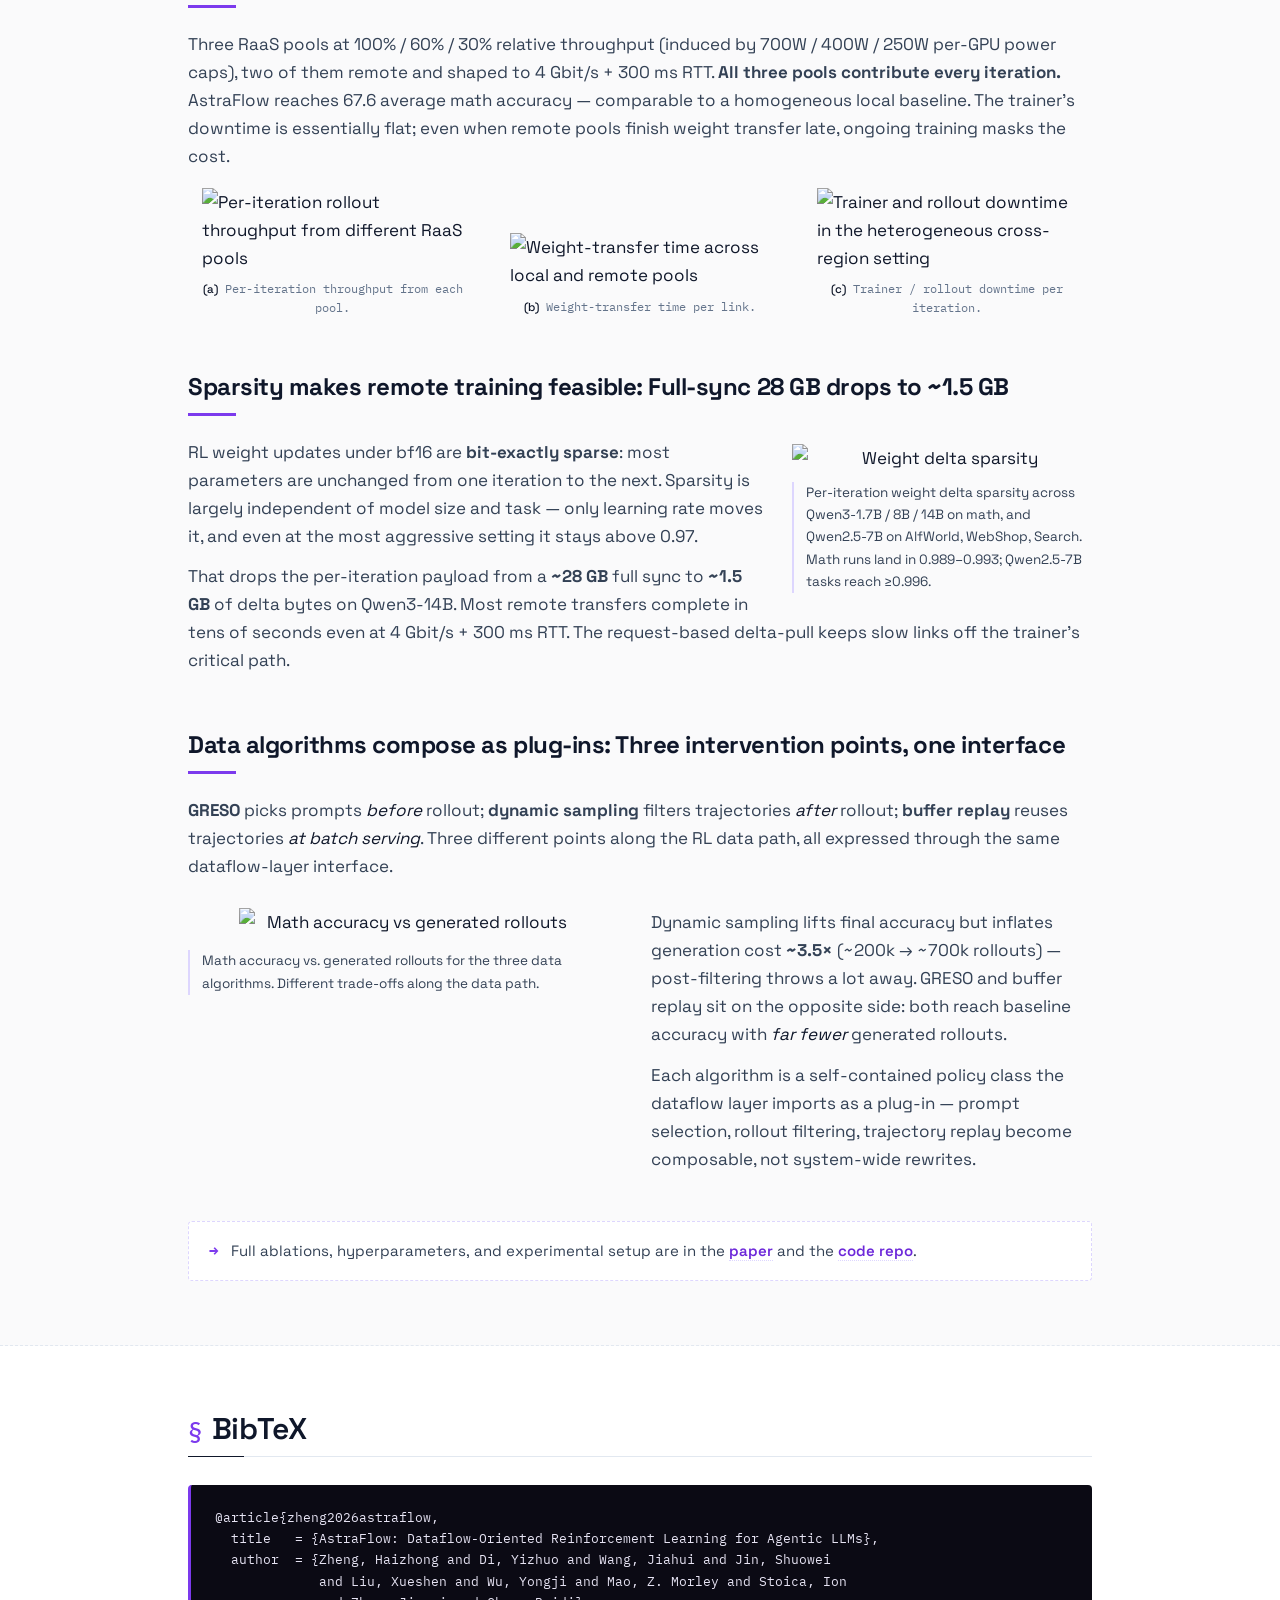
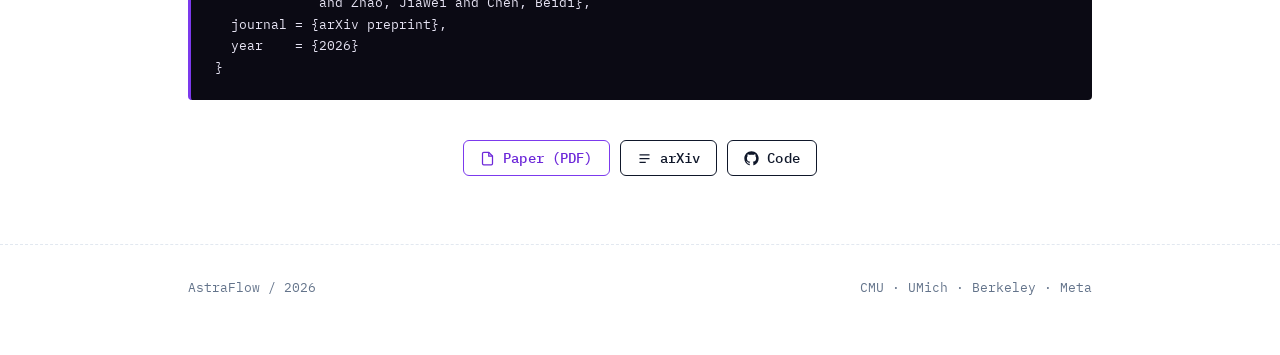
==== commit 28614de0: "docs: reword sparsity finding from "collapses" to "drops"" ====
--- a/docs/web/index.html
+++ b/docs/web/index.html
@@ -462,7 +462,7 @@
     font-size: 16.5px;
     font-weight: 500;
     line-height: 1.5;
-    max-width: 430px;
+    max-width: 340px;
   }
   .oss-cta-text em {
     color: var(--accent-strong);
@@ -656,8 +656,8 @@
     padding-left: 12px;
     max-width: 100%;
   }
-  /* Larger variant: forces small SVGs to fill the wider container. */
-  figure.paper-fig.wrap-right.lg { width: 280px; }
+  /* Compact variant: used by the RaaS abstraction figure. */
+  figure.paper-fig.wrap-right.lg { width: 220px; }
   figure.paper-fig.wrap-right.lg img { width: 100%; }
   @media (max-width: 720px) {
     figure.paper-fig.wrap-right,
@@ -865,7 +865,7 @@
       </a>
       <a class="claim" href="#finding-sparsity" data-scroll-target="finding-sparsity">
         <span class="lbl"><span class="num">[ 03 ]</span> · sparse transfer</span>
-        <div class="claim-big claim-big-text">≥98.9%</div>
+        <div class="claim-big claim-big-text">≤1.1%</div>
         <p class="claim-sub">Sparse RL weight deltas shrink ~28 GB full syncs to ~1.5 GB for remote rollout.</p>
       </a>
     </div>
@@ -901,6 +901,10 @@
           <svg viewBox="0 0 24 24" fill="none" stroke="currentColor" stroke-width="2"><polyline points="5 12 19 12"/><polyline points="12 5 19 12 12 19"/></svg>
           Quick Start
         </a>
+        <a class="btn btn-doc" href="https://Infini-AI-Lab.github.io/astraflow/docs/">
+          <svg viewBox="0 0 24 24" fill="none" stroke="currentColor" stroke-width="2"><path d="M2 3h6a4 4 0 0 1 4 4v14a3 3 0 0 0-3-3H2z"/><path d="M22 3h-6a4 4 0 0 0-4 4v14a3 3 0 0 1 3-3h7z"/></svg>
+          Docs
+        </a>
       </div>
     </div>
   </div>
@@ -955,10 +959,7 @@
     </figure>
 
     <p>
-      RaaS nodes pull rollout tasks from the layer and push completed trajectories back, while trainers independently pull batches. The layer exposes a programmable interface — <b>selective rollout, curriculum scheduling, post-rollout filtering, dynamic sampling, replay, data mixing, staleness correction</b> all become dataflow policies, with no trainer / RaaS / orchestration changes.
-    </p>
-    <p>
-      The layer also <em>regulates</em> autonomous components: throttling slow rollouts, prioritizing fresher trajectories, blocking unsuitable batches via backpressure. In multi-policy training, trajectory metadata (producing policy, model version, timestamp, reward, task type) lets the layer route policy-specific / shared / mixed streams to different trainers — no direct trainer-to-trainer coordination.
+      RaaS nodes pull rollout tasks from the data layer and push completed trajectories back, while trainers independently pull batches. The layer exposes programmable dataflow policies: <b>selective rollout, curriculum scheduling, filtering, sampling, replay, mixing, and staleness correction</b>, without requiring changes to trainers, RaaS nodes, or orchestration. It also regulates autonomous components by throttling slow rollouts, prioritizing fresh trajectories, blocking unsuitable batches via backpressure, and routing multi-policy data using metadata such as policy, model version, timestamp, reward, and task type.
     </p>
 
     <h3><span class="h3-num">2.</span>RaaS Abstraction: Rollout becomes a service contract</h3>
@@ -979,7 +980,7 @@
 
     <div class="fig-row cols-2">
       <figure>
-        <img src="figs/trainer-abstraction.svg" alt="Trainer abstraction">
+        <img src="figs/trainer-abstraction.svg" alt="Trainer abstraction" style="width: 220px; max-width: 100%;">
         <figcaption><b>(a)</b> Trainer abstraction.</figcaption>
       </figure>
       <figure>
@@ -989,13 +990,10 @@
     </div>
 
     <p>
-      A trainer consumes batches and publishes updated weights through a trainer-side weight interface. From the trainer's perspective, the dataflow layer is a streaming corpus and the weight interface is a publication target — it doesn't manage rollout workers, serve weights directly, or coordinate with other trainers.
+      A trainer consumes batches and publishes updated weights via a trainer-side interface. To the trainer, AstraFlow is just a streaming corpus plus a weight publication target: it does not manage rollout workers, serve weights, or coordinate with other trainers. This makes training backends <b>interchangeable</b>: any RL, SFT, or fault-tolerant backend can participate by consuming batches and publishing weights. For multi-policy training, each policy has its own trainer and weight stream while the dataflow layer routes trajectories.
     </p>
     <p>
-      This makes training backends <b>substitutable</b>: any existing RL / SFT / fault-tolerant backend participates in AstraFlow if it consumes batches and publishes weights. <b>Multi-policy collaborative training falls out</b> — each policy gets its own independent trainer and weight stream; the dataflow layer routes trajectories.
-    </p>
-    <p>
-      The weight-transfer mechanism stores model versions and exposes them to RaaS nodes; RaaS nodes <b>pull</b> when appropriate, so weight delivery is never on the trainer's critical path. The same interface implements full-model transfer, <b>sparse delta transfer</b>, and version-aware refresh — keeping constrained or remote weight transfer isolated from trainer logic.
+      Weight transfer is decoupled from training: model versions are stored and exposed to RaaS nodes, which pull updates when appropriate. The same interface supports full-model transfer, <b>sparse deltas</b>, and version-aware refresh without adding trainer-side complexity.
     </p>
   </div>
 </section>
@@ -1210,7 +1208,7 @@
     </div>
 
     <!-- Finding 4 -->
-    <h3 id="finding-sparsity">Sparsity makes remote training feasible: Full-sync 28 GB collapses to ~1.5 GB</h3>
+    <h3 id="finding-sparsity">Sparsity makes remote training feasible: Full-sync 28 GB drops to ~1.5 GB</h3>
     <figure class="paper-fig wrap-right">
       <img src="figs/weight_transfer_sparsity_bar.svg" alt="Weight delta sparsity">
       <figcaption>Per-iteration weight delta sparsity across Qwen3-1.7B / 8B / 14B on math, and Qwen2.5-7B on AlfWorld, WebShop, Search. Math runs land in 0.989–0.993; Qwen2.5-7B tasks reach ≥0.996.</figcaption>
@@ -1219,7 +1217,7 @@
       RL weight updates under bf16 are <b>bit-exactly sparse</b>: most parameters are unchanged from one iteration to the next. Sparsity is largely independent of model size and task — only learning rate moves it, and even at the most aggressive setting it stays above 0.97.
     </p>
     <p>
-      That collapses the per-iteration payload from a <b>~28 GB</b> full sync to <b>~1.5 GB</b> of delta bytes on Qwen3-14B. Most remote transfers complete in tens of seconds even at 4 Gbit/s + 300 ms RTT. The request-based delta-pull keeps slow links off the trainer's critical path.
+      That drops the per-iteration payload from a <b>~28 GB</b> full sync to <b>~1.5 GB</b> of delta bytes on Qwen3-14B. Most remote transfers complete in tens of seconds even at 4 Gbit/s + 300 ms RTT. The request-based delta-pull keeps slow links off the trainer's critical path.
     </p>
 
     <!-- Finding 5 -->
